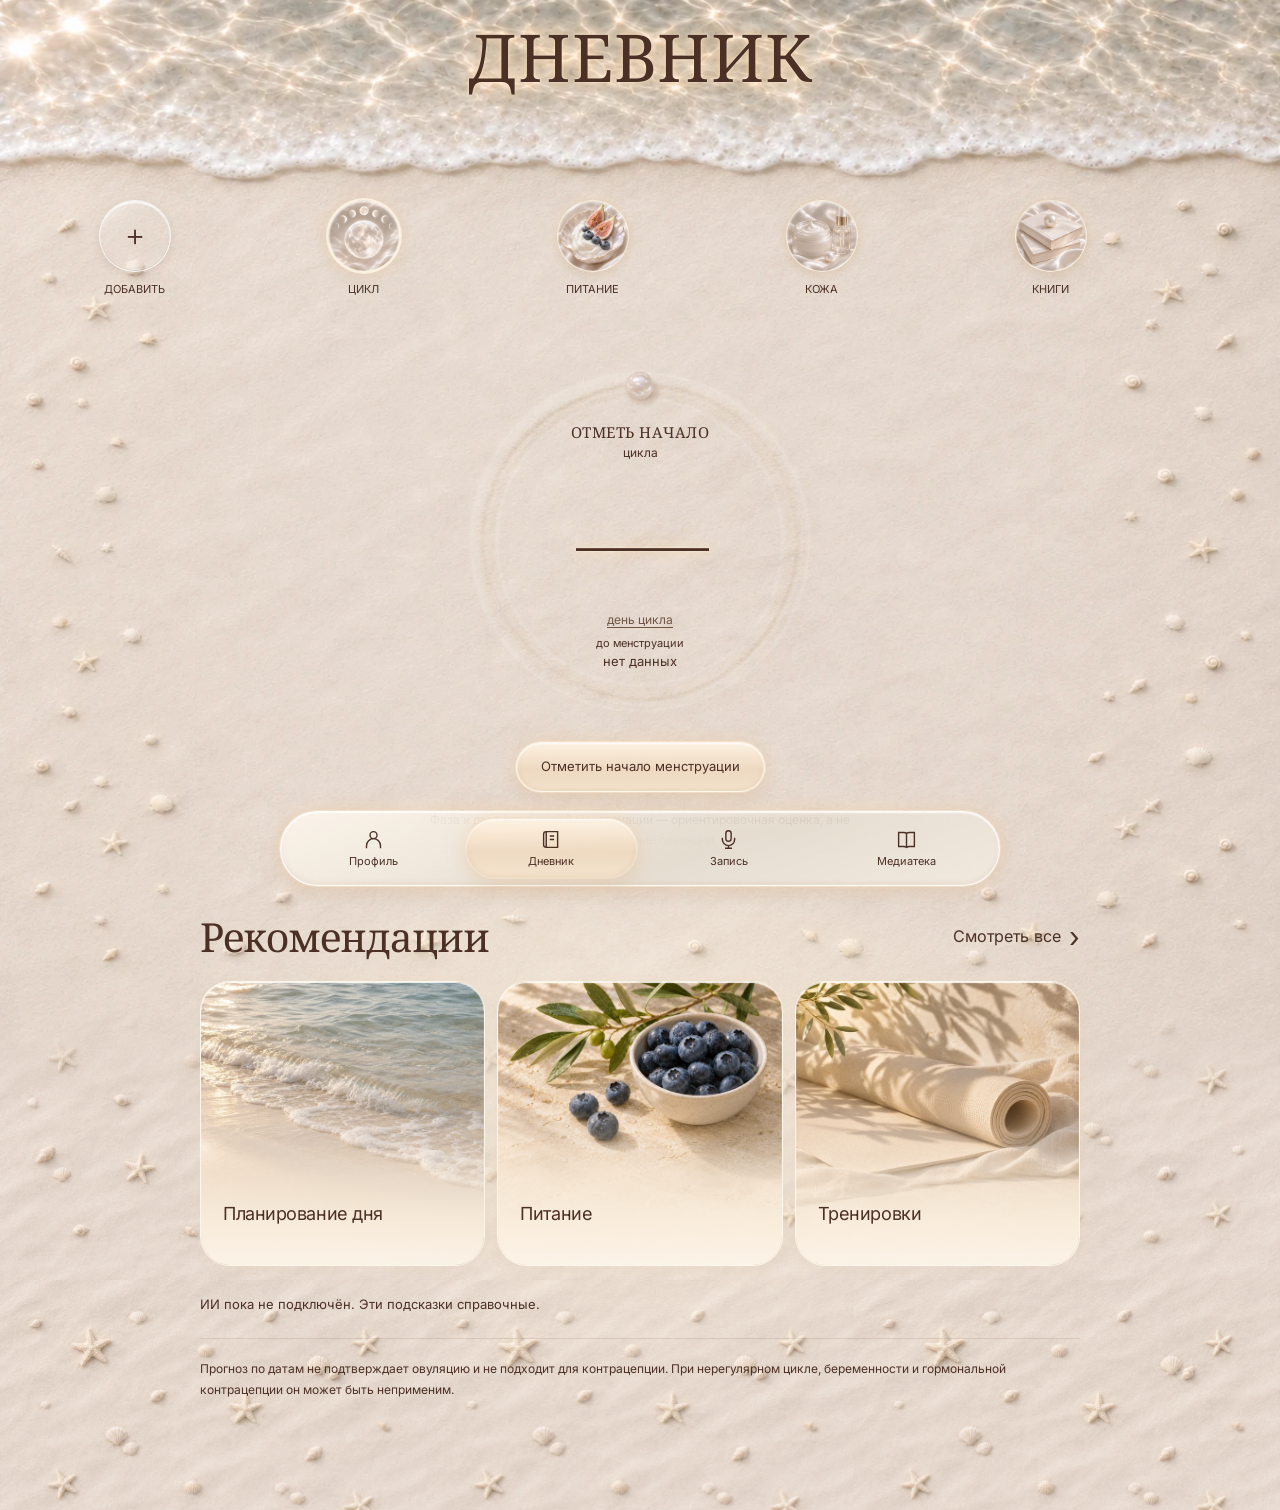
==== index.html @ 6dd036cc "Give the Add topic button clear glossy glass with visible sand texture" ====
<!doctype html>
<html lang="ru"><head><meta charset="utf-8"><meta name="viewport" content="width=device-width, initial-scale=1, viewport-fit=cover"><meta name="theme-color" content="#e9dfd1"><meta name="description" content="Woman — дневник заботы о себе"><link rel="manifest" href="./manifest.webmanifest"><link rel="icon" href="./icon.svg"><link rel="apple-touch-icon" href="./icon-192.png"><link rel="stylesheet" href="./style.css"><link rel="stylesheet" href="./mobile.css"><link rel="stylesheet" href="./capture.css"><link rel="stylesheet" href="./profile.css"><link rel="stylesheet" href="./aesthetic.css"><link rel="stylesheet" href="./garden.css"><link rel="stylesheet" href="./linen.css"><link rel="stylesheet" href="./clear-glass.css"><link rel="stylesheet" href="./phone-layout.css"><link rel="stylesheet" href="./minimal.css"><link rel="stylesheet" href="./day-map.css?v=45"><link rel="stylesheet" href="./diary.css?v=45"><link rel="stylesheet" href="./nature-editorial.css?v=64"><link rel="stylesheet" href="./liquid-glass.css?v=47"><link rel="stylesheet" href="./milk-sand.css?v=94"><link rel="stylesheet" href="./typography.css?v=73"><title>Woman — подари внимание себе</title></head>
<body><div class="top-panel-background" aria-hidden="true"></div><div class="layout">
<main><header><h1 id="page-title">Дневник</h1></header><nav class="profile-tabs" aria-label="Профиль и друзья" hidden><div class="profile-tab-control"><a href="#account">Мой профиль</a><a href="#friends">Друзья</a></div></nav><div class="section-navigation"><nav data-menu="profile" aria-label="Разделы профиля"><a href="#account"><span class="menu-icon" aria-hidden="true">◉</span><span>Аккаунт</span></a><a href="#settings"><span class="menu-icon" aria-hidden="true">⚙</span><span>Настройки</span></a><a href="#subscription"><span class="menu-icon" aria-hidden="true">◇</span><span>Подписка</span></a><a href="#devices"><span class="menu-icon" aria-hidden="true">⌁</span><span>Подключённые девайсы</span></a></nav><nav data-menu="diary" aria-label="Разделы дневника" hidden><a href="#profile" aria-label="Обо мне"><span data-short="Обо мне">Обо мне</span></a><a href="#home" aria-label="Мой день"><span data-short="Сегодня">Мой день</span></a><a href="#cycle" aria-label="Цикл"><span data-short="Цикл">Цикл</span></a><a href="#sleep" aria-label="Сон и отдых"><span data-short="Сон">Сон и отдых</span></a><a href="#food" aria-label="Питание"><span data-short="Питание">Питание</span></a><a href="#activity" aria-label="Активность и заметки"><span data-short="Ещё">Активность и заметки</span></a></nav><nav data-menu="library" aria-label="Разделы медиатеки" hidden><a href="#library"><span>Медиатека</span></a></nav></div><section data-main-view="diary" id="profile" class="card profile-card nature-panel nature-light nature-from-dark">
<form id="profile-form" class="profile-sections" novalidate>
<div class="profile-basics"><div class="profile-fields profile-basic-fields"><label class="about-label">Имя<input id="profile-name" maxlength="60" required autocomplete="given-name"></label><label class="about-label">Дата рождения<input id="profile-birthDate" type="text" inputmode="numeric" maxlength="10" placeholder="ДД.ММ.ГГГГ" autocomplete="bday" required aria-describedby="profile-age-hint"></label></div><p id="profile-age-hint" class="fine"></p></div>
<fieldset class="profile-group nature-panel nature-dark nature-leaf nature-from-light"><legend>Женское здоровье</legend><div id="women-health-fields">
<div class="profile-fields"><label>Менструальный статус<select id="profile-menstrualStage"><option value="unspecified">Не указывать</option><option value="menstruating">Менструации есть</option><option value="premenarchal">Менструации ещё не начались</option><option value="amenorrhea">Менструаций сейчас нет</option><option value="perimenopause">Перименопауза</option><option value="menopause">Менопауза</option><option value="postpartum">Послеродовой период</option></select></label>
<label>Регулярность цикла<select id="profile-cyclePattern"><option value="unspecified">Не указывать</option><option value="observing">Пока наблюдаю</option><option value="regular">Обычно регулярный</option><option value="irregular">Нерегулярный</option><option value="not-applicable">Сейчас неприменимо</option></select></label>
<label>Обычная длина цикла, дней<input id="profile-cycleLength" type="number" inputmode="numeric" min="10" max="180" step="1" placeholder="Необязательно"></label><label>Длительность менструации, дней<input id="profile-periodLength" type="number" inputmode="numeric" min="1" max="30" step="1" placeholder="Необязательно"></label>
<label id="profile-status-label">Репродуктивное состояние<select id="profile-status"><option value="none">Не беременна</option><option value="planning">Подготовка к беременности</option><option value="pregnant">Беременность</option><option value="lactating">Лактация — грудное вскармливание</option></select></label>
<label>Гормональные средства<select id="profile-hormones"><option value="unspecified">Не указывать</option><option value="none">Не использую</option><option value="therapy">Используется гормональная терапия</option></select></label>
<label>Сведения о фертильности<select id="profile-fertility"><option value="unspecified">Не указывать</option><option value="no-known-issues">Нет известных трудностей с зачатием</option><option value="trying">Пытаюсь забеременеть, пока без результата</option><option value="diagnosed">Бесплодие диагностировано врачом</option><option value="assisted">Прохожу лечение / использую ВРТ</option></select></label></div>
<label class="profile-check"><input id="profile-breastfeeding" type="checkbox">Кормлю грудью (можно отметить и при беременности)</label>
<label>Что ещё важно о моём здоровье<textarea id="profile-healthNotes" maxlength="2000" rows="3" placeholder="Необязательно: особенности, которые хочу сохранить"></textarea></label>
<p class="fine">Фертильность нельзя определить по календарю или регулярности менструаций. Эти сведения не обозначают «безопасные дни» и не подходят для контрацепции. При отсутствии менструаций или изменениях цикла нужна консультация с врачом.</p><p id="profile-cycle-note" class="fine"></p></div></fieldset>
<fieldset class="profile-group nature-panel nature-light nature-from-dark"><legend>Тело</legend><div id="profile-body-fields" class="profile-fields"></div><div class="profile-bmi"><span>Индекс массы тела (ИМТ)</span><output id="profile-bmi" aria-live="polite">—</output></div><p class="fine">ИМТ = вес в килограммах / рост в метрах². Это расчётный показатель без оценки «нормы»: для детей, беременности и спортсменов нужна отдельная интерпретация.</p><details class="reference-details"><summary>О показателях состава тела</summary><p class="fine">Переноси показатели из измерений, если они есть. Уровень висцерального жира зависит от шкалы прибора; значения разных приборов могут быть несопоставимы. Биоимпедансные оценки зависят от гидратации и других условий. Костная масса на весах не заменяет оценку плотности костей, а «биологический возраст» не является диагнозом. Основной обмен не равен общей потребности в калориях. Эти значения не рассчитываются автоматически.</p></details></fieldset>
<button type="submit">Сохранить профиль</button></form><p id="profile-error" class="error" role="alert"></p><p id="profile-summary" class="fine" role="status"></p><p id="profile-advice" class="callout"></p><details class="reference-details"><summary>Источники ориентиров питания</summary><p class="fine">DRI (RDA/AI), для натрия и калия — обновление 2019 года. Это не верхние допустимые уровни и не назначения добавок. Для процентов нужна дата рождения; используются женские справочные значения. Для детей младше года и беременности/лактации вне возраста 14–50 лет автоматические ориентиры не рассчитываются. Вес не используется как множитель норм витаминов. Индивидуальные заболевания и назначения врача здесь не учитываются.</p><a class="text-link" href="https://ods.od.nih.gov/HealthInformation/nutrientrecommendations.aspx" target="_blank" rel="noopener">Таблицы DRI ↗</a></details></section>
<div id="diary-shell" class="diary-shell nature-panel nature-dark nature-leaf" hidden>

<div class="topic-strip"><div id="day-widgets" class="day-widgets" tabindex="0" aria-label="Темы дневника — листай влево или вправо"><button type="button" id="add-widget" class="add-widget" aria-label="Добавить темы"><span class="topic-orb" aria-hidden="true"><span class="topic-add-plus">＋</span></span><span class="topic-label">ДОБАВИТЬ</span></button>
<article class="day-widget" data-widget-id="cycle"><a href="#cycle" class="mini"><span>Цикл</span><strong id="cycle-summary">Познакомимся?</strong><p id="cycle-sub">Отметь начало последней менструации</p></a></article>
<article class="day-widget" data-widget-id="sleep"><a href="#sleep" class="mini"><span>Отдых</span><strong id="sleep-summary">Время отдохнуть</strong><p id="sleep-sub">Ночной сон и маленькие паузы днём</p></a></article>
<article class="day-widget" data-widget-id="food"><a href="#food" class="mini"><span>Питание</span><strong id="food-summary">Забота в тарелке</strong><p>Продукты и баланс за день</p></a></article>
</div>
</div>
<p id="day-empty" class="day-empty" hidden>Добавь первую тему — ту, что тебе сейчас близка.</p>
<p id="day-builder-status" class="fine" role="status"></p>
</div>
<section id="day-placeholder" data-main-view="diary" class="section nature-panel nature-light nature-from-dark" hidden><p class="fine">Выбери тему выше или добавь свою.</p></section>
<section data-main-view="diary" id="home" class="day-dashboard nature-panel nature-light nature-from-dark" hidden><div class="welcome"><span class="eyebrow">Подари внимание себе</span><div class="affirmation-meta"><span>АФФИРМАЦИЯ ДНЯ</span></div><h2 id="daily-affirmation">Я достойна любви и заботы.</h2><p>Пусть сегодня найдётся немного времени на то, что наполняет именно тебя.</p></div></section>
<section id="membership" data-main-view="diary" class="section card nature-panel nature-light nature-from-dark" hidden><h2>Подписка</h2><p class="muted">Платные тарифы и оформление подписки пока не подключены.</p></section>
<section id="topic-notes" data-main-view="diary" class="section card nature-panel nature-light nature-from-dark" hidden>
<h2 id="widget-notes-title">Моя заметка</h2>
<form id="widget-note-form" class="stack"><label>День<input id="widget-note-date" type="date" required></label><label><span id="widget-note-label">Что хочется запомнить?</span><textarea id="widget-note-text" rows="4" maxlength="2000" required></textarea></label><button type="submit">Сохранить заметку</button></form>
<p id="widget-note-status" class="fine" role="status"></p><h3>Записи за день</h3><div id="widget-note-history" class="history"></div>
</section>
<section data-main-view="diary" id="cycle" class="section cycle-detail" hidden>
<article class="cycle-dial-card nature-panel nature-light nature-from-dark">
<div class="cycle-dial" role="img" aria-label="Круг менструального цикла" id="cycle-dial">
<img class="sand-cycle-ring" src="./assets/natural-sand-trail.webp" alt="" aria-hidden="true"><svg viewBox="0 0 320 320" aria-hidden="true"><defs><filter id="pearl-ground-soft" x="-50%" y="-60%" width="200%" height="220%"><feGaussianBlur stdDeviation="1.7"/></filter><filter id="pearl-ground-contact" x="-40%" y="-50%" width="180%" height="200%"><feGaussianBlur stdDeviation=".8"/></filter></defs><circle class="dial-track" cx="160" cy="160" r="139"/><circle id="cycle-dial-progress" class="dial-progress" cx="160" cy="160" r="139" pathLength="100" transform="rotate(-90 160 160)"/><g id="cycle-dial-ticks"></g><circle class="dial-start" cx="160" cy="21" r="4"/><circle id="cycle-dial-marker" class="dial-marker" cx="160" cy="21" r="0"/><g id="cycle-pearl-marker" transform="translate(160 21)"><ellipse class="pearl-ground-shadow" cx="3" cy="5.5" rx="14" ry="11" filter="url(#pearl-ground-soft)"/><ellipse class="pearl-contact-shadow" cx="1.8" cy="6.8" rx="9.2" ry="6.2" filter="url(#pearl-ground-contact)"/><image href="./assets/sand-matched-cycle-pearl.webp" x="-18" y="-18" width="36" height="36"/></g></svg>
<div class="cycle-dial-copy"><span id="cycle-dial-phase"><span id="cycle-phase-name">ОТМЕТЬ НАЧАЛО</span><span id="cycle-phase-word">цикла</span></span><strong id="cycle-dial-day">—</strong><span class="cycle-day-label">день цикла</span><span id="cycle-dial-countdown"><span id="cycle-countdown-label">до менструации</span><span id="cycle-countdown-value">нет данных</span></span></div></div>
<button type="button" id="cycle-start-action" class="cycle-mark-start" aria-haspopup="dialog" aria-controls="period-dialog">Отметить начало менструации</button><p id="cycle-period-status" class="fine" role="status"></p><p id="cycle-dial-note" class="fine">Фаза и дата следующей менструации — ориентировочная оценка.</p>
</article>
<article class="card phase-card cycle-recommendations nature-panel nature-dark nature-clay nature-from-light"><div class="glass-recommendation-body"><div class="cycle-recommendation-heading"><h2>Рекомендации</h2><button type="button" id="recommendation-view-all" class="recommendation-all" aria-haspopup="dialog" aria-controls="recommendation-dialog">Смотреть все <span aria-hidden="true">›</span></button></div><h3 id="phase-title" class="sr-only">Забота о себе</h3><p id="phase-description" class="sr-only">Добавь дату начала менструации. Здесь появятся примерный день цикла и мягкие подсказки.</p><div id="phase-tips"></div><button type="button" id="cycle-ai-request" hidden>Подобрать рекомендации с ИИ</button><p id="cycle-ai-status" class="fine" role="status"></p><div class="callout">Прогноз по датам не подтверждает овуляцию и не подходит для контрацепции. При нерегулярном цикле, беременности и гормональной контрацепции он может быть неприменим.</div></div></article></section>
<section data-main-view="diary" id="sleep" class="section nature-panel nature-light nature-from-dark"><div class="section-title"><div><span class="eyebrow">02 / ВОССТАНОВИТЬ СИЛЫ</span><h2>Сон и отдых</h2></div><label class="inline-label">Период<select id="sleep-range"><option value="7">7 дней</option><option value="30">30 дней</option><option value="365">365 дней</option></select></label></div><div class="sleep-grid"><article class="card"><h3>Сон и восстановление</h3><form id="sleep-form" class="stack"><label>Тип сна<select id="sleep-type"><option value="night">Ночной сон</option><option value="nap">Дневной сон</option></select></label><div class="form-pair"><label>Засыпание<input id="sleep-start" type="datetime-local" required></label><label>Пробуждение<input id="sleep-end" type="datetime-local" required></label></div><button type="submit">Сохранить сон</button></form><p id="sleep-error" class="error" role="alert"></p><p class="fine">Указывай обе даты, если сон пересекает полночь. Пересекающиеся записи не суммируются.</p></article><article class="card"><span class="eyebrow">СРЕДНЯЯ ПРОДОЛЖИТЕЛЬНОСТЬ</span><div id="sleep-average" class="big-number">—</div><p id="sleep-average-note" class="muted"></p><div id="sleep-chart" class="sleep-chart" aria-label="Длительность сна по дням"></div><p class="fine">Суммируем ночной и дневной сон по дате пробуждения. Среднее — по дням с записями; дни без данных не считаются нулевыми. На графике последние 14 дней выбранного периода.</p></article></div><div id="sleep-events" class="history card nature-panel nature-light nature-from-olive"></div><div id="sleep-history" class="history card"></div></section>
<section data-main-view="diary" id="food" class="section nature-panel nature-light nature-from-dark"><div class="section-title"><div><span class="eyebrow">03 / ПОДПИТАТЬ СЕБЯ</span><h2>Питание без строгих правил</h2></div><label class="inline-label">День<input type="date" id="food-date" required></label></div><div class="food-grid"><article class="card"><h3>Что было в тарелке?</h3><form id="food-form" class="stack"><label>Поиск в моих продуктах<input id="local-product-search" type="search" placeholder="Название продукта"></label><label>Продукт из справочника<select id="food-product"></select></label><label>Порция, граммов<input id="food-grams" inputmode="numeric" type="number" min="1" max="3000" step="1" value="100" required></label><button type="submit">Добавить продукт</button></form><p class="fine">Все значения — на 100 г съедобной части. Состав зависит от продукта и приготовления.</p><p id="selected-product-source" class="fine"></p><a class="text-link" href="https://fdc.nal.usda.gov/" target="_blank" rel="noopener">О справочных данных →</a><details class="reference-details"><summary>О распознавании еды</summary><div class="ai-note"><span>✧ СЛЕДУЮЩИЙ ЭТАП</span><h4>Дневник с ИИ</h4><p>Голосовая запись распознаёт распространённые названия продуктов и порции. Распознавание по фото пока не подключено. Сейчас расчёт работает по справочным данным и этикеткам; отображаются витамины, минералы, клетчатка и жирные кислоты при наличии данных. Даже ИИ не определит точный состав блюда без сведений о продуктах и порциях.</p></div></details></article><article class="card"><div class="nutrient-heading"><h3>Баланс за день</h3><span id="food-calories" class="pill">0 ккал</span></div><p id="nutrition-profile-context" class="fine"></p><div id="macros" class="macros" aria-label="КБЖУ за день"></div><h4>Нутриенты</h4><details class="reference-details"><summary>Как читать ориентиры</summary><p class="fine">В основном списке оставлены нутриенты с RDA/AI и инозитол. Для некоторых возрастов ориентир не установлен — вместо процента будет пояснение. Ванадий, сера, кобальт и другие показатели без установленной нормы убраны из выбора; прежние данные сохранены. Данные АЛК/ЭПК/ДГК в БАДах объединены в одну запись омега-3.</p><p class="fine">RAE — эквиваленты активности ретинола; DFE — пищевые фолатные эквиваленты; NE — ниациновые эквиваленты; α-ТЭ — эквиваленты α-токоферола. Минералы и витамины не делятся на макро- и микроэлементы.</p></details><div id="salt-summary" class="salt-summary"></div><div id="nutrients" tabindex="0" role="region" aria-label="Нутриенты по группам"></div><p id="nutrient-coverage" class="fine"></p><p class="fine">Показаны только внесённые продукты и БАДы. 100% — ориентир общего потребления, не назначение дозировки и не верхний допустимый уровень. БАДы в КБЖУ не включены: для этого нужен полный состав добавки.</p></article></div><div id="food-history" class="history card nature-panel nature-light nature-from-olive"></div>
<div class="food-grid product-tools"><article class="card"><h3>Моя база продуктов</h3><p class="fine">Добавь продукт с этикетки или по средним справочным данным. Все значения — на 100 г. База сохраняется в этом браузере. Изменения продукта не меняют уже внесённые порции.</p>
<form id="product-form" class="stack"><input type="hidden" id="product-id"><label>Название<input id="product-name" maxlength="120" required placeholder="Например: творог 5%"></label><div class="form-pair"><label>Калории, ккал<input type="number" id="product-kcal" min="0" max="1000" step="any" required></label><label>Белки, г<input type="number" id="product-protein" min="0" max="100" step="any" required></label><label>Жиры, г<input type="number" id="product-fat" min="0" max="100" step="any" required></label><label>Углеводы, г<input type="number" id="product-carbs" min="0" max="100" step="any" required></label></div><details><summary>Нутриенты — необязательно</summary><p class="fine">Если нет данных, оставь поле пустым. Ноль означает, что вещество отсутствует по данным источника.</p><div id="product-micros" class="form-pair"></div></details><button type="submit" id="product-save">Сохранить продукт</button><button type="button" id="product-cancel" class="secondary" hidden>Отменить редактирование</button></form><p id="product-message" class="fine" role="status"></p><div id="custom-products" class="history"></div></article>
<article class="card"><h3>Найти продукт в большой базе</h3><p class="fine">Поиск в открытом каталоге Open Food Facts, в том числе по штрихкоду. Запрос передаётся этому сервису. Записи заполняют участники: сверяй состав с упаковкой. Интернет нужен только для поиска; сохранённые продукты доступны офлайн.</p><form id="catalog-form" class="stack"><label>Название или штрихкод<input type="search" id="catalog-query" minlength="2" maxlength="120" required placeholder="Например: йогурт или 13 цифр"></label><button type="submit" id="catalog-submit">Найти в Open Food Facts</button></form><p id="catalog-status" role="status" class="fine"></p><div id="catalog-results" class="catalog-results"></div><p class="fine">Источник: <a class="text-link" href="https://world.openfoodfacts.org/" target="_blank" rel="noopener">Open Food Facts</a> · база <a class="text-link" href="https://opendatacommons.org/licenses/odbl/1-0/" target="_blank" rel="noopener">ODbL</a>. Каталог не содержит все существующие продукты и не гарантирует полноту состава. Импортированные продукты остаются личными; мы не отправляем их обратно в каталог.</p></article></div>
<article id="supplements" class="card supplement-card nature-panel nature-light nature-from-olive"><div class="section-title"><div><span class="eyebrow">ДОБАВКИ ЗА ВЫБРАННЫЙ ДЕНЬ</span><h3>БАДы и витамины</h3></div><span id="supplement-count" class="pill">0 записей</span></div><p class="fine">Запиши принятые добавки: название и количество действующего вещества по этикетке. Это дневник, а не подбор добавок или дозировок. В одной записи омега-3 можно указать общую массу и состав АЛК/ЭПК/ДГК. Омега-6 из выбора БАДов убрана. Для комплекса добавляй каждое вещество отдельной строкой под одним названием.</p><form id="supplement-form" class="stack"><label>Название добавки<input id="supplement-name" maxlength="120" placeholder="Например: мой витамин D3" required></label><div class="form-pair"><label>Действующее вещество<select id="supplement-nutrient"></select></label><label>Принятое количество вещества<input id="supplement-dose" inputmode="decimal" type="number" min="0.000001" step="any" required placeholder="По этикетке, за весь приём"></label><label>Единица измерения<select id="supplement-unit"></select></label></div><div id="omega3-composition" hidden><p class="fine">Количество за весь приём, в мг. Общая омега-3 необязательна: укажи её только при наличии на этикетке. АЛК, ЭПК и ДГК — компоненты, не прибавляются к общей омега-3 повторно. Не вводи массу всей капсулы вместо массы кислот.</p><div class="form-pair"><label>Омега-3 всего, мг (необязательно)<input id="omega3-total" type="number" min="0" step="any"></label><label>АЛК (ALA), мг<input id="omega3-ala" type="number" min="0" step="any"></label><label>ЭПК (EPA), мг<input id="omega3-epa" type="number" min="0" step="any"></label><label>ДГК (DHA), мг<input id="omega3-dha" type="number" min="0" step="any"></label></div></div><p id="supplement-unit-note" class="fine"></p><button type="submit">Записать приём добавки</button></form><p id="supplement-message" class="fine" role="status"></p><p id="omega3-day-summary" class="fine"></p><div id="supplement-history" class="history"></div><p class="fine">Витамин D: 1 МЕ = 0,025 мкг. МЕ витаминов A и E, а также фолиевая кислота без DFE и ниацин без NE сохраняются отдельно, без автоматического сложения с эквивалентами. Приём добавок и дозы стоит согласовать с врачом.</p></article>
</section>
<section id="water" data-main-view="diary" class="section card water-card nature-panel nature-light nature-from-dark" hidden><div class="section-title"><div><span class="eyebrow">МАЛЕНЬКИЙ ГЛОТОК ЗАБОТЫ</span><h3>Вода за выбранный день</h3></div><strong id="water-total">0 мл</strong></div><label class="inline-label water-date-label">День<input type="date" id="water-date" required></label><form id="water-form"><label>Посуда<select id="water-container"><option value="glass">Стакан</option><option value="bottle">Бутылка</option></select></label><label>Объём, мл<input type="number" id="water-volume" inputmode="numeric" min="1" max="10000" step="1" value="250" required></label><button type="submit">Добавить воду</button></form><div id="water-presets" class="water-presets" aria-label="Выбрать объём воды"></div><p class="fine">Можно ввести любое целое число миллилитров. Для стакана и бутылки запоминается свой объём. Записываем выпитое, без обязательной нормы.</p><div id="water-history" class="history"></div></section>
<section id="capture" data-main-view="capture" class="section card view-panel nature-panel nature-light nature-from-dark" hidden><span class="eyebrow">РАССКАЖИ О СВОЁМ ДНЕ</span><h2>Голосовая запись</h2><p class="muted">Расскажи, что ела, как спала или тренировалась. Проверь распознанные записи перед добавлением в дневники.</p><div id="capture-form"></div><form id="capture-review" class="stack" hidden><h3>Проверь записи</h3><p class="fine">Выбери точный продукт для расчёта КБЖУ. Если состава нет, сохрани текстовую заметку. Время сна указывается вместе с датами; отдельное пробуждение не меняет среднюю длительность сна.</p><div id="capture-items" class="stack"></div><button type="submit">Добавить в дневники</button></form><p id="capture-status" role="status" class="fine"></p><div id="capture-links"></div></section>
<section id="activity" data-main-view="diary" class="section card nature-panel nature-light nature-from-dark" hidden><h2>Активность</h2><h3>Тренировки</h3><div id="workout-history" class="history"></div><h3>Другие записи</h3><div id="general-history" class="history"></div></section>
<section id="settings" class="section card view-panel nature-panel nature-light nature-from-dark" data-main-view="profile" hidden><span class="eyebrow">МОЙ ПРОФИЛЬ</span><h2>Настройки</h2><p class="muted">Дневник и профиль хранятся в этом браузере.</p><a class="text-link" href="#profile">Изменить сведения обо мне →</a><button id="install" class="secondary" hidden>Установить приложение</button></section>
<section id="account" class="section card view-panel nature-panel nature-light nature-from-dark" data-main-view="profile" hidden><h2>Аккаунт</h2><h3>Мои данные</h3><p class="muted">Сейчас приложение работает без регистрации. Профиль и записи хранятся в этом браузере; вход и синхронизация между устройствами пока не подключены.</p><a class="text-link" href="#profile">Изменить сведения обо мне →</a></section>
<section id="subscription" class="section card view-panel nature-panel nature-light nature-from-dark" data-main-view="profile" hidden><h2>Подписка</h2><p class="muted">Платные тарифы и оформление подписки пока не подключены.</p></section>
<section id="devices" class="section card view-panel nature-panel nature-light nature-from-dark" data-main-view="profile" hidden><h2>Подключённые девайсы</h2><div class="empty-view"><span class="empty-symbol" aria-hidden="true">⌁</span><h3>Здесь будут твои устройства</h3><p>Подключение часов, фитнес-браслетов и умных весов пока не доступно. Автоматический импорт измерений ещё не подключён.</p></div><a class="text-link" href="#profile">Внести показатели тела вручную →</a></section>
<section id="library" class="section card view-panel nature-panel nature-light nature-from-dark" data-main-view="library" hidden><span class="eyebrow">УЗНАВАТЬ И ПОНИМАТЬ СЕБЯ</span><h2>Медиатека</h2><div class="empty-view"><span class="empty-symbol" aria-hidden="true">▤</span><h3>Место для полезных материалов</h3><p>Медиатека пока пуста. Здесь появятся материалы о питании, сне и самочувствии.</p></div></section>
<section id="friends" class="section card view-panel nature-panel nature-light nature-from-dark" data-main-view="friends" hidden><span class="eyebrow">РЯДОМ ДРУГ С ДРУГОМ</span><h2>Друзья</h2><div class="empty-view"><span class="empty-symbol" aria-hidden="true">♧</span><h3>Твоё пространство общения</h3><p>Раздел подготовлен. Добавление друзей и общение пока недоступны.</p></div></section>
<p id="notice" class="error" role="status"></p></main></div><nav class="bottom-nav" aria-label="Основная навигация"><a href="#account" data-view="profile"><svg viewBox="0 0 24 24" aria-hidden="true"><circle cx="12" cy="7" r="4"/><path d="M4 22v-3a8 8 0 0 1 16 0v3"/></svg><span>Профиль</span></a><a href="#home" data-view="diary"><svg viewBox="0 0 24 24" aria-hidden="true"><path d="M6 3h13v18H6a3 3 0 0 1-3-3V6a3 3 0 0 1 3-3ZM6 3v18M10 8h5M10 12h5"/></svg><span>Дневник</span></a><a href="#capture" data-view="capture" class="capture-tab"><svg viewBox="0 0 24 24" aria-hidden="true"><rect x="9" y="2" width="6" height="12" rx="3"/><path d="M5 10v2a7 7 0 0 0 14 0v-2M12 19v3M8 22h8"/></svg><span>Запись</span></a><a href="#library" data-view="library"><svg viewBox="0 0 24 24" aria-hidden="true"><path d="M3 4h6a5 5 0 0 1 3 1 5 5 0 0 1 3-1h6v16h-6a5 5 0 0 0-3 1 5 5 0 0 0-3-1H3ZM12 5v16"/></svg><span>Медиатека</span></a></nav><dialog id="widget-picker" class="day-sheet" aria-labelledby="widget-picker-title">
<div class="sheet-heading"><div><h2 id="widget-picker-title">Редактирование</h2><p class="fine">Выбери то, что актуально именно тебе.</p></div><button type="button" class="sheet-close" data-close-dialog aria-label="Закрыть редактирование">×</button></div>
<p class="editor-help fine">Включай темы и меняй их порядок долгим нажатием. Выключение темы сохраняет все записи.</p><p id="topic-reorder-help" class="sr-only">Для клавиатуры: выбери кнопку перемещения, нажми пробел, меняй положение стрелками, затем Enter для сохранения или Escape для отмены.</p><div id="widget-options" class="widget-options"></div><button type="button" id="show-custom-widget" class="show-custom-widget" aria-controls="custom-widget-form" aria-expanded="false">＋ Добавить свою</button>
<form id="custom-widget-form" class="custom-widget-form" hidden><label>Название своей темы<input id="custom-widget-title" maxlength="40" placeholder="Например, творчество" required></label><button type="submit">Добавить тему</button><button type="button" id="cancel-custom-widget" class="secondary">Отмена</button></form>
<p id="widget-picker-status" class="fine" role="status"></p>
</dialog>
<dialog id="recommendation-dialog" class="day-sheet recommendation-sheet" aria-labelledby="recommendation-dialog-title"><div class="sheet-heading"><h2 id="recommendation-dialog-title">Рекомендации</h2><button type="button" id="recommendation-dialog-close" class="sheet-close" aria-label="Закрыть рекомендации">×</button></div><p id="recommendation-dialog-summary" class="fine"></p><div id="recommendation-dialog-content"></div></dialog>
<dialog id="period-dialog" class="day-sheet" aria-labelledby="period-dialog-title"><div class="sheet-heading"><h2 id="period-dialog-title">Даты менструации</h2><button type="button" class="sheet-close" id="period-dialog-close" aria-label="Закрыть даты менструации">×</button></div><article class="card settings period-editor "><form id="cycle-form" class="stack" novalidate>
<label for="period-start">Начало менструации</label><div class="period-date-control"><input id="period-start" type="text" inputmode="numeric" maxlength="10" placeholder="ДД.ММ.ГГГГ" autocomplete="off" required aria-describedby="period-date-help period-form-error"><span class="period-calendar-button" aria-hidden="true"><svg viewBox="0 0 24 24" width="24" height="24" fill="none" stroke="currentColor" stroke-width="1.7" aria-hidden="true"><rect x="3" y="5" width="18" height="16" rx="3"/><path d="M7 3v4M17 3v4M3 10h18M7 14h3M14 14h3M7 17h3"/></svg></span><input id="period-start-calendar" class="period-native-date" type="date" aria-label="Выбрать дату начала в календаре"></div>
<label for="period-end">Конец менструации · необязательно</label><div class="period-date-control"><input id="period-end" type="text" inputmode="numeric" maxlength="10" placeholder="ДД.ММ.ГГГГ" autocomplete="off" aria-describedby="period-date-help period-form-error"><span class="period-calendar-button" aria-hidden="true"><svg viewBox="0 0 24 24" width="24" height="24" fill="none" stroke="currentColor" stroke-width="1.7" aria-hidden="true"><rect x="3" y="5" width="18" height="16" rx="3"/><path d="M7 3v4M17 3v4M3 10h18M7 14h3M14 14h3M7 17h3"/></svg></span><input id="period-end-calendar" class="period-native-date" type="date" aria-label="Выбрать дату окончания в календаре"></div>
<p id="period-date-help" class="fine">Введи дату через точку или выбери её в календаре. Если окончание пока неизвестно, оставь поле пустым.</p>
<button type="submit">Сохранить даты</button></form><p id="period-form-error" class="error" role="alert"></p><p id="period-form-status" class="fine" role="status"></p><p class="fine">Следующий цикл отсчитывается от нового начала менструации. Неотмеченное окончание не меняет календарную оценку задержки.</p><div id="period-history" class="history"></div></article></dialog>

<script src="./profile-model.js" defer></script><script src="./profile.js?v=45" defer></script><script src="./norms.js" defer></script><script src="./period-dates.js?v=45" defer></script><script src="./app.js?v=45" defer></script><script src="./profile-parser.js" defer></script><script src="./capture-parser.js" defer></script><script src="./voice.js?v=45" defer></script><script src="./capture.js?v=45" defer></script><script src="./daily-affirmation.js?v=45" defer></script><script src="./navigation.js?v=92" defer></script><script src="./topic-reorder.js?v=45" defer></script><script src="./day-map.js?v=66" defer></script><script src="./period-editor.js?v=45" defer></script><script src="./woman-config.js?v=45" defer></script><script src="./cycle-model.js?v=84" defer></script><script src="./cycle-care.js?v=71" defer></script></body></html>
---- style.css ----
:root{font-family:Arial,Helvetica,sans-serif;color:#393844;background:#f7f4ef;--muted:#77717c;--accent:#76638a;--border:#eae5e1}*{box-sizing:border-box}html{scroll-behavior:smooth;scroll-padding-top:25px}body{margin:0}.layout{max-width:1600px;margin:auto;display:grid;grid-template-columns:230px 1fr}.sidebar{padding:38px 28px;position:sticky;top:0;height:100vh;border-right:1px solid var(--border)}.logo{font-size:37px;font-weight:600;letter-spacing:-2px;color:inherit;text-decoration:none}.logo>span:first-child{font-size:48px;font-weight:400;color:#917ba7;margin-right:10px}.logo-dot{color:#a188b3}.tagline{font-size:8px;letter-spacing:2.4px;margin:12px 0 55px;color:var(--muted)}nav{display:grid;gap:14px}nav a{display:flex;gap:14px;padding:14px 12px;border-radius:12px;text-decoration:none;color:#79717f;font-size:17px}nav a:hover,nav a.active{background:#eae3ee;color:#655276}nav a span{font-size:13px;padding-top:3px}.sidebar-note{font-family:Georgia,serif;font-size:18px;line-height:1.5;position:absolute;bottom:45px;color:#877b8b}.sidebar-note span{display:block;font:10px/1.8 Arial;margin-top:18px;color:#9a939b}main{padding:35px 5vw;min-width:0}header{display:flex;justify-content:space-between;align-items:center;font-size:11px;color:var(--muted)}.badge,.pill{font-size:10px;border:1px solid #e2dbdf;border-radius:30px;padding:8px 12px;color:#7d7184}.badge:before{content:'●';font-size:9px;color:#7d9273;margin-right:6px}.welcome{margin:55px 0 33px}.eyebrow{font-size:9px;letter-spacing:1.7px;color:#928299;font-weight:600}h1{font-family:Georgia,'Times New Roman',serif;font-weight:400;font-size:57px;letter-spacing:-1.8px;line-height:1.1;margin:20px 0}h1 span{color:#ad91bc}.welcome p{font-size:13px;color:var(--muted);line-height:1.7}.overview{display:grid;grid-template-columns:repeat(3,1fr);gap:16px}.mini{padding:23px;border-radius:17px;text-decoration:none;color:inherit;transition:transform .2s}.mini:hover{transform:translateY(-3px)}.pink{background:#f0e3e2}.lavender{background:#eae3f0}.green{background:#e6ebdf}.mini>span{font-size:8px;letter-spacing:1.4px}.mini strong{font-family:Georgia,serif;font-weight:400;display:block;font-size:24px;margin-top:22px}.mini p{font-size:10px;line-height:1.6;color:#807581;margin-bottom:0}.section{margin-top:55px}.section-title{display:flex;justify-content:space-between;align-items:center;gap:15px;margin-bottom:22px}h2{font-family:Georgia,serif;font-weight:400;font-size:31px;letter-spacing:-.6px;margin:9px 0 0}h3{font-size:16px;font-weight:500;margin:0 0 20px;line-height:1.4}.card{background:#fffdfb;border:1px solid var(--border);border-radius:18px;padding:25px;min-width:0}.cycle-grid{display:grid;grid-template-columns:1.1fr 1fr;gap:18px}.calendar-title{display:flex;align-items:center;justify-content:space-between;margin-bottom:20px}.calendar-title h3{margin:0;text-transform:capitalize}.icon-button{background:none!important;border:1px solid var(--border)!important;color:#807184!important;min-width:33px;padding:7px!important}.weekdays,.calendar{display:grid;grid-template-columns:repeat(7,minmax(0,1fr));gap:5px}.weekdays{font-size:8px;text-align:center;color:#968997;margin-bottom:10px}.day{aspect-ratio:1;display:flex;align-items:center;justify-content:center;border-radius:50%;padding:0!important;background:transparent;color:#5c5261;border:2px solid transparent!important;font-size:12px!important;position:relative}.day.selected{border-color:#776085!important}.day.today:after{content:'';position:absolute;bottom:5px;width:3px;height:3px;border-radius:50%;background:#66546e}.menstrual{background:#efd1d3!important;color:#80545a!important}.follicular{background:#e8ecd9!important;color:#62714f!important}.ovulation{background:#f6e5b7!important;color:#98702c!important}.luteal{background:#e9e0ef!important;color:#7c658a!important}.legend{display:flex;flex-wrap:wrap;gap:10px;margin:20px 0 12px;font-size:9px;color:#8b7b8b}.legend span{display:flex;align-items:center;gap:5px}.legend i{width:8px;height:8px;border-radius:50%}.fine,.privacy{font-size:10px;color:#8b818b;line-height:1.7}.phase-card{background:#f0eaf1}.phase-card h3{font-family:Georgia,serif;font-size:28px;margin:19px 0 12px;font-weight:400}.phase-card>p{font-size:12px;line-height:1.7;color:#827489}.tip{display:grid;grid-template-columns:25px 1fr;gap:6px;margin:19px 0;font-size:12px;line-height:1.65}.tip b{display:block;font-size:11px;margin-bottom:3px}.tip p{margin:0;color:#827489}.callout{border-top:1px solid #ded3e2;margin-top:22px;padding-top:16px;font-size:10px;color:#8c7c94;line-height:1.7}.settings{margin-top:18px}form{display:flex;align-items:end;gap:14px;flex-wrap:wrap}label{display:flex;flex-direction:column;gap:9px;font-size:10px;color:#7b6d82;flex:1;min-width:120px}input,select{width:100%;font:12px Arial;color:#5e5167;border:1px solid #e4dde5;background:#fffdfb;border-radius:8px;padding:12px;min-height:42px;min-width:0}button{border:0;border-radius:9px;padding:13px 18px;background:#796487;color:white;font:11px Arial;cursor:pointer}button:hover{filter:brightness(.96)}input:focus-visible,select:focus-visible,button:focus-visible,a:focus-visible{outline:2px solid #866295;outline-offset:3px}.history{display:flex;gap:9px;flex-wrap:wrap;margin-top:16px}.record{display:flex;align-items:center;gap:12px;background:#f7f3f5;border-radius:9px;padding:10px 12px;font-size:11px;line-height:1.7}.record button{background:none;color:#a38f9e;padding:2px 6px;font-size:17px}.history:empty{display:none}.history .empty{font-size:12px;color:#9a8b9e;margin:0}.inline-label{flex:none;min-width:110px}.inline-label select,.inline-label input{margin:0}.sleep-grid,.food-grid{display:grid;grid-template-columns:1fr 1.2fr;gap:18px}.stack{display:flex;flex-direction:column;align-items:stretch;gap:16px}.stack label{width:100%}.form-pair{display:grid;grid-template-columns:1fr 1fr;gap:12px}.big-number{font-family:Georgia,serif;font-size:42px;color:#7d688c;margin:22px 0 5px}.muted{font-size:11px;color:#9b8c9f}.sleep-chart{display:flex;align-items:flex-end;gap:6px;height:115px;margin-top:25px}.bar-wrap{flex:1;display:flex;flex-direction:column;align-items:center;justify-content:end;height:100%;gap:8px;min-width:0}.bar{width:100%;max-width:24px;background:#c7b4d7;border-radius:5px 5px 0 0;min-height:2px}.bar-wrap small{font-size:8px;color:#9e91a4}.ai-note{background:#f0eaf2;padding:18px;border-radius:12px;margin-top:23px}.ai-note>span{font-size:8px;letter-spacing:1px;color:#9d87ab}.ai-note h4{font:19px Georgia;margin:12px 0}.ai-note p{font-size:11px;line-height:1.7;color:#8a7894}.text-link{font-size:10px;color:#8b709e}.nutrient-heading{display:flex;justify-content:space-between;align-items:start;gap:10px}.nutrient{margin:16px 0}.nutrient-label{display:flex;justify-content:space-between;gap:10px;font-size:11px;margin-bottom:8px}.nutrient-label small{font-size:10px;color:#9b8b9e}.track{height:5px;border-radius:8px;background:#eee9ef;overflow:hidden}.fill{height:100%;border-radius:8px;background:#acb595;max-width:100%}footer{display:flex;align-items:center;gap:12px;justify-content:space-between;margin:40px 0 15px;font-size:10px;color:#a292a8}.secondary{background:#eee7f0;color:#806a90;padding:10px}.privacy{max-width:680px}.error{font-size:11px;color:#9b4d62;line-height:1.7}[hidden]{display:none!important}@media(min-width:1500px){main{padding-left:70px;padding-right:70px}}@media(max-width:1100px){.layout{grid-template-columns:180px 1fr}.sidebar{padding:28px 18px}main{padding:28px}.mini{padding:18px}.mini strong{font-size:20px}.cycle-grid,.sleep-grid,.food-grid{grid-template-columns:1fr}.calendar{gap:9px}.day{max-height:48px;aspect-ratio:auto;height:40px}.form-pair{grid-template-columns:1fr 1fr}.overview{gap:10px}}@media(max-width:650px){.layout{display:block}.sidebar{position:static;height:auto;border:0;padding:18px 20px 0;display:flex;align-items:center;justify-content:space-between}.logo{font-size:27px}.logo>span:first-child{font-size:30px}.tagline,.sidebar-note{display:none}nav{display:flex;gap:4px}nav a{padding:8px;font-size:21px}nav a span{display:none}main{padding:22px 20px}.welcome{margin-top:35px}h1{font-size:42px}.welcome p{font-size:12px}.overview{grid-template-columns:1fr}.mini{padding:18px 20px}.mini strong{margin-top:12px;font-size:25px}.mini p{font-size:11px;margin-top:8px}.section{margin-top:38px}.section-title>.pill{display:none}h2{font-size:28px}.card{padding:20px}.form-pair{grid-template-columns:1fr}form{align-items:stretch}form>label{flex-basis:100%}form>button{width:100%}.inline-label{min-width:100px;max-width:145px}.inline-label input{font-size:11px}.day{height:34px}.calendar{gap:5px}.legend{font-size:8px}footer{flex-wrap:wrap}footer>span{flex-basis:100%}.nutrient-label{font-size:10px}.nutrient-label small{font-size:9px}}
/* Comfortable reading sizes for forms and supporting text. */
.fine,.privacy{font-size:12px}.tip p{font-size:13px}.mini p{font-size:12px}label{font-size:12px}input,select{font-size:14px}button{font-size:13px}.legend{font-size:11px}.record{font-size:12px}.sidebar-note span{font-size:12px}.nutrient-label{font-size:12px}.nutrient-label small{font-size:11px}

.macros{display:grid;grid-template-columns:repeat(4,minmax(0,1fr));gap:8px;margin:20px 0 25px}.macro{background:#f0eaf2;padding:14px 10px;border-radius:12px}.macro strong{display:block;font-size:20px;font-weight:500;color:#796487}.macro span{font-size:10px;color:#8b7c94;display:block;margin-top:8px}.product-tools{margin-top:20px}.product-tools details{font-size:12px;color:#89758f}.product-tools summary{cursor:pointer;padding:7px 0}.product-tools details .form-pair{margin-top:12px}.catalog-results{display:grid;gap:12px}.catalog-item{border:1px solid var(--border);border-radius:12px;padding:14px;overflow-wrap:anywhere}.catalog-item h4{margin:0 0 8px;font-size:13px}.catalog-item p{font-size:11px;line-height:1.7;color:#8b7b93;margin:8px 0}.catalog-item button{padding:10px;font-size:12px}.water-card{margin-top:20px;background:#eef1f4}.water-card h3{margin:10px 0 0}.water-card #water-total{font-size:26px;font-weight:500;color:#7c889a;white-space:nowrap}.water-presets{display:flex;gap:8px;flex-wrap:wrap;margin-top:15px}.water-presets button{background:white;color:#7c889a;border:1px solid #e2e5eb;padding:9px 14px}.water-presets button[aria-pressed=true]{border-color:#8b7999;background:#e9e1ed}.history .record{flex-wrap:wrap;overflow-wrap:anywhere}.record .edit-product{font-size:11px;color:#796487}.catalog-item small{display:block;font-size:10px;color:#9a8d9e;margin-bottom:10px}@media(max-width:650px){.macros{grid-template-columns:repeat(2,minmax(0,1fr))}.water-card #water-total{font-size:23px}}

button:disabled{opacity:.55;cursor:default}

#nutrients{max-height:740px;overflow-y:auto;padding-right:8px;scrollbar-color:#c7b4d7 #f3eef4}.nutrient-source{font-size:10px;color:#928099;line-height:1.6;margin-top:5px}.supplement-card{margin-top:20px;background:#f4eff7}.supplement-card .stack{max-width:700px}.supplement-card .form-pair{grid-template-columns:1fr 1fr 1fr}.supplement-card h3{margin:10px 0 0}.supplement-card .record{background:#fffdfb}@media(max-width:650px){.supplement-card .form-pair{grid-template-columns:1fr}.nutrient-label{flex-wrap:wrap;gap:6px}.nutrient-label small{overflow-wrap:anywhere}#nutrients{max-height:660px}}

.nutrient-group{border-bottom:1px solid var(--border);padding:12px 0}.nutrient-group>summary{cursor:pointer;font-size:12px;color:#756082;font-weight:600;line-height:1.6}.nutrient-group>div{padding:2px 3px}.nutrient-group:focus-within{border-bottom-color:#b39bc3}#nutrients:focus-visible{outline:2px solid #866295;outline-offset:4px;border-radius:6px}#product-micros{display:block}.nutrient-fieldset{min-width:0;margin:15px 0;padding:15px 12px;border:1px solid #e6dfe9;border-radius:10px}.nutrient-fieldset legend{font-size:12px;padding:0 7px;color:#796487}.nutrient-fieldset .form-pair{margin-top:0!important}

.nutrient-subtype{margin-left:12px;padding-left:12px;border-left:2px solid #e6deed}

.nutrient-note{font-size:10px;color:#95869d;line-height:1.6;margin-top:6px}

.profile-card{margin-top:25px;background:#f0eaf3}.profile-card h2{margin-bottom:16px}.profile-card form{align-items:end}.profile-card label{flex-basis:160px}.profile-card details{font-size:12px;color:#81688f}.salt-summary{background:#eff2f4;padding:16px;border-radius:12px;font-size:12px;line-height:1.8;margin:18px 0}.salt-summary:empty{display:none}.salt-block{padding:12px;margin:12px 0;border:1px solid #ddd3e4;border-radius:10px}.salt-block>h5{font-size:12px;margin:0 0 8px;color:#766082}#omega3-composition{background:#eee7f1;padding:14px;border-radius:10px}#omega3-composition .form-pair{grid-template-columns:1fr 1fr}.profile-card .callout{border-color:#d9cde1}@media(max-width:650px){#omega3-composition .form-pair{grid-template-columns:1fr}.profile-card label{flex-basis:100%}}

.voice-card{border:1px solid #dfd6e5;border-radius:12px;background:#faf6fc;margin:18px 0;padding:0;min-width:0}.voice-card>summary{font-size:12px!important;line-height:1.7;padding:14px 16px!important;cursor:pointer;color:#796487;font-weight:600}.voice-body{padding:0 16px 16px}.voice-body>label{display:block;margin:14px 0 8px}.voice-settings{display:grid;grid-template-columns:1fr 1fr;gap:12px;margin:12px 0}.voice-start{display:inline-flex;align-items:center;justify-content:center;gap:8px;min-height:42px}.voice-start svg{stroke:currentColor;stroke-width:1.7;fill:none}.voice-editor{display:block;width:100%;resize:vertical;min-height:100px;max-height:450px;border:1px solid #dfd6e5;border-radius:9px;padding:12px;font:14px/1.6 Arial;color:#514458;background:#fffdfb}.voice-editor:focus-visible{outline:2px solid #866295;outline-offset:3px}.voice-note-controls{display:flex;align-items:end;gap:10px;flex-wrap:wrap;margin:12px 0}.voice-note-controls label{flex:1;min-width:140px}.voice-status:empty,.voice-interim:empty{display:none}.voice-interim{font-style:italic}.voice-card.listening{border-color:#9b6685}.voice-card.listening .voice-start{background:#9b6685}.voice-note{margin-top:12px;background:white;border:1px solid #e7dfea;border-radius:10px;padding:12px;min-width:0}.voice-note p{font-size:13px;line-height:1.7;white-space:pre-wrap;overflow-wrap:anywhere;margin:0}.voice-note-actions{display:flex;gap:8px;align-items:center;justify-content:flex-end;margin-top:9px}.voice-note-actions button{font-size:11px}.voice-note-actions button:last-child{color:#9a6d84;background:#f5edf2}.voice-privacy{font-size:11px!important}.voice-body select,.voice-body input{font-size:13px}.voice-settings label{min-width:0}.voice-card summary:focus-visible{outline:2px solid #866295;outline-offset:3px;border-radius:9px}@media(max-width:650px){.voice-settings{grid-template-columns:1fr}.voice-note-controls{align-items:stretch}.voice-note-controls label{flex-basis:100%}.voice-note-controls button{flex:1}.voice-body{padding-left:12px;padding-right:12px}.voice-start{width:100%}}

nav a svg{flex-shrink:0}input[data-voice-filled=true],select[data-voice-filled=true]{border-color:#a78ab8;background:#fbf7fd}.voice-profile-result{font-size:12px;color:#796487;line-height:1.7}.voice-profile-result p{margin:7px 0}[data-voice-section="profile-fill"]>summary svg{vertical-align:middle;stroke:currentColor;stroke-width:1.7;fill:none;margin-right:5px}#profile-age-hint{margin-top:12px}@media(max-width:650px){nav{gap:0}nav a{padding:8px 7px}}

.voice-continue-label{display:flex!important;flex-direction:row;align-items:center;gap:8px;font-size:12px!important;margin:12px 0!important}.voice-continue{width:17px;min-height:17px;flex:none;padding:0}.voice-profile-field{margin-top:6px}.voice-keyboard,.voice-restore{margin:6px 6px 6px 0}

body{padding-bottom:calc(108px + env(safe-area-inset-bottom,0px))}main{min-height:calc(100vh - 110px)}.sidebar{height:calc(100vh - 90px)}.sidebar-note{bottom:25px}.sidebar nav .menu-icon{font-size:19px;display:inline-flex;padding:0;min-width:20px}.bottom-nav{position:fixed;z-index:30;bottom:calc(14px + env(safe-area-inset-bottom,0px));left:50%;transform:translateX(-50%);width:min(720px,calc(100% - 32px));display:grid;grid-template-columns:repeat(4,minmax(0,1fr));gap:6px;padding:7px;background:rgba(255,253,251,.97);border:1px solid #e4dce8;border-radius:20px;box-shadow:0 6px 35px #51405718;backdrop-filter:blur(15px)}.bottom-nav a{display:flex;flex-direction:column;align-items:center;justify-content:center;gap:5px;padding:10px 5px;min-height:59px;border-radius:13px;color:#97899e;font-size:12px;text-decoration:none}.bottom-nav a svg{width:21px;height:21px;stroke:currentColor;stroke-width:1.6;fill:none}.bottom-nav a span{display:inline;font-size:11px;padding:0}.bottom-nav a.active{background:#eee5f3;color:#78608a}.bottom-nav a:focus-visible{outline:2px solid #866295;outline-offset:2px}.view-panel{min-height:420px;margin-top:28px}.view-panel>h2{margin-bottom:28px}.view-panel>h3{margin-top:28px}.empty-view{display:flex;flex-direction:column;align-items:center;text-align:center;padding:40px 15px;color:#92849b}.empty-view h3{margin:18px 0 9px;font-size:20px;font-family:Georgia,serif}.empty-view p{font-size:13px;max-width:370px;line-height:1.8;margin:0}.empty-symbol{font-size:48px;color:#b8a4c6}@media(max-width:650px){.sidebar{height:auto;flex-wrap:wrap;gap:12px}.sidebar nav{flex-basis:100%;gap:5px;overflow-x:auto;max-width:100%;padding-bottom:5px}.sidebar nav a{flex:0 0 auto;gap:7px;font-size:15px;padding:9px}.sidebar nav a span{display:inline;font-size:12px}.sidebar nav .menu-icon{font-size:17px;min-width:16px}.bottom-nav{bottom:0;left:0;transform:none;width:100%;padding:6px 8px calc(6px + env(safe-area-inset-bottom,0px));border-radius:18px 18px 0 0;gap:4px}.bottom-nav a{min-height:58px;padding:8px 2px}.bottom-nav a span{display:inline;font-size:10px}.bottom-nav a svg{width:21px;height:21px}.view-panel{min-height:380px}.empty-view{padding:30px 5px}html{scroll-padding-bottom:100px}}
---- mobile.css ----
/* Phone-focused interaction layer; wider desktop layouts keep their existing structure. */
.profile-brief{max-width:650px}.reference-details{margin:14px 0;color:#807088}.reference-details>summary{cursor:pointer;padding:12px 0;font-size:13px;line-height:1.6}.reference-details .ai-note{margin-top:8px}.privacy-details{margin:14px 0;max-width:680px}.privacy-details>summary{font-size:12px;color:#8b7a94;cursor:pointer;padding:12px 0}.privacy-details .privacy{margin-top:0}
@media(max-width:767px),(max-width:1023px) and (pointer:coarse){
 :root{font-size:16px}html{scroll-padding-top:120px;scroll-padding-bottom:110px;scroll-behavior:auto}body{padding-bottom:calc(104px + env(safe-area-inset-bottom,0px))}.layout{display:block;width:100%;max-width:100%}main{padding:14px max(14px,env(safe-area-inset-right,0px)) 24px max(14px,env(safe-area-inset-left,0px));min-height:calc(100svh - 210px)}
 .sidebar{position:sticky;top:0;z-index:20;display:flex;flex-wrap:wrap;align-items:center;gap:10px;height:auto;width:100%;border:0;border-bottom:1px solid #e8e0e9;background:rgba(247,244,239,.97);backdrop-filter:blur(16px);padding:calc(10px + env(safe-area-inset-top,0px)) max(16px,env(safe-area-inset-right,0px)) 10px max(16px,env(safe-area-inset-left,0px))}.logo{display:inline-flex;align-items:center;min-height:32px;font-size:26px;line-height:1;letter-spacing:-1.3px}.logo>span:first-child{font-size:30px;margin-right:9px}.tagline,.sidebar-note{display:none}.sidebar nav{display:flex;flex-basis:100%;gap:5px;max-width:100%;overflow-x:auto;scrollbar-width:none;overscroll-behavior-x:contain;padding:0}.sidebar nav::-webkit-scrollbar{display:none}.sidebar nav a{display:flex;align-items:center;justify-content:center;flex:0 0 auto;min-height:44px;padding:9px 12px;border-radius:12px;gap:0;font-size:0;white-space:nowrap;touch-action:manipulation}.sidebar nav a span{display:inline;font-size:14px;line-height:1.2;padding:0}.sidebar nav .menu-icon{display:none}.sidebar nav[data-menu=diary] a span{font-size:0}.sidebar nav[data-menu=diary] a span:after{content:attr(data-short);font-size:14px}.sidebar nav[data-menu=library],.sidebar nav[data-menu=friends]{display:none}main>header{display:none}
 h1{font-size:34px;line-height:1.12;letter-spacing:-1.3px;margin:14px 0}h2{font-size:28px;line-height:1.2;overflow-wrap:anywhere}h3{font-size:18px}.eyebrow{font-size:10px;letter-spacing:1.2px}.welcome{margin:14px 2px 22px}.welcome p{font-size:14px;line-height:1.6}.overview{grid-template-columns:1fr;gap:12px}.mini{padding:18px 20px;border-radius:17px;touch-action:manipulation}.mini strong{font-size:25px;margin-top:12px}.mini>span{font-size:10px}.mini p{font-size:13px;margin-top:8px}
 .card{border-radius:18px;padding:18px 16px;min-width:0}.section{margin-top:10px}.profile-card{margin-top:0}.profile-card h2{margin-bottom:12px}.profile-brief{margin-bottom:14px}.fine,.privacy,.muted{font-size:13px;line-height:1.65;color:#796e80}.callout{font-size:13px;line-height:1.65}.profile-card>.callout{margin-top:18px}.text-link{display:inline-block;font-size:13px;padding:12px 0;min-height:44px}.section-title{gap:12px;flex-wrap:wrap;align-items:flex-start;margin-bottom:18px}.section-title>div{flex:1 1 175px;min-width:0}.section-title>.pill{display:none}.section-title>.inline-label{flex:0 1 160px;max-width:100%;margin-left:auto}.section-title h2{margin-top:8px}
 label,.profile-card details{font-size:14px;min-width:0}input,select,textarea,.inline-label input,.inline-label select,.voice-body select,.voice-body input,.voice-editor{font-size:16px;line-height:1.35;min-height:48px;width:100%;max-width:100%;min-width:0;min-inline-size:0;border-radius:11px;padding:12px}input[type=date],input[type=datetime-local]{display:block;min-width:0;min-inline-size:0;max-width:100%}input[type=checkbox],.voice-body input[type=checkbox]{width:20px;min-height:20px;height:20px;flex:none;padding:0;accent-color:#796487}button{font-size:15px;min-height:48px;max-width:100%;border-radius:12px;padding:12px 16px;touch-action:manipulation}a{touch-action:manipulation}form{gap:16px}.stack{gap:16px}.form-pair,.supplement-card .form-pair,#omega3-composition .form-pair{grid-template-columns:1fr}.stack>button,form>button{width:100%}
 #profile-form{display:grid;grid-template-columns:repeat(2,minmax(0,1fr));align-items:start;gap:14px 12px}#profile-form>label{grid-column:1/-1;width:100%;min-width:0}#profile-form>.short-field{grid-column:span 1}#profile-form>button{grid-column:1/-1;margin-top:4px}.profile-card label{flex-basis:auto}#profile-age-hint{font-size:12px}.inline-label{min-width:0}.badge,.pill{font-size:12px;line-height:1.4}.cycle-grid,.sleep-grid,.food-grid{grid-template-columns:1fr;gap:14px}.cycle-grid>.card:first-child{padding:16px 10px}.calendar{gap:3px}.day{min-height:44px;height:44px;min-width:0;max-height:none;font-size:14px!important}.icon-button{min-width:44px;min-height:44px}.weekdays{font-size:11px;margin-bottom:8px}.calendar-title{gap:8px}.calendar-title h3{font-size:16px}.legend{gap:10px;font-size:11px}.phase-card h3{font-size:27px}.phase-card>p,.tip,.tip p{font-size:14px}.tip b{font-size:13px}.history{gap:10px}.history .record{width:100%;font-size:14px;padding:12px;align-items:center}.record button{min-width:44px;min-height:44px;flex-shrink:0}.record .edit-product{font-size:13px;min-height:44px}
 .macros{grid-template-columns:repeat(2,minmax(0,1fr));gap:10px;margin:18px 0}.macro{padding:15px 12px}.macro strong{font-size:25px}.macro span{font-size:12px}.nutrient-heading{gap:8px}.nutrient-heading h3{font-size:18px}.nutrient-label{font-size:14px;gap:5px;flex-wrap:wrap}.nutrient-label small{font-size:13px}.nutrient-source,.nutrient-note{font-size:12px;line-height:1.6}.nutrient-group>summary{font-size:14px;min-height:48px;padding:13px 0;line-height:1.6}.nutrient-group{padding:4px 0}.nutrient{margin:18px 0}.nutrient-fieldset{padding:14px 12px}.nutrient-fieldset legend{font-size:13px}#nutrients{max-height:none;overflow:visible;padding-right:0}.reference-details>summary,.privacy-details>summary{font-size:14px;min-height:48px;line-height:1.5;padding:14px 0}.reference-details .fine{font-size:13px}.salt-summary{font-size:13px}.big-number{font-size:38px}.sleep-chart{margin-top:18px}.bar-wrap small{font-size:10px}.water-presets{gap:8px}.water-presets button{min-height:48px;font-size:14px;padding:10px 14px}.water-card #water-total{font-size:25px}.ai-note p{font-size:13px}.catalog-item p{font-size:13px}.catalog-item small{font-size:12px}.catalog-item button{min-height:44px;font-size:14px}
 .voice-card{margin:16px 0}.voice-card>summary{font-size:14px!important;min-height:48px;line-height:1.6;padding:14px 12px!important}.voice-body{padding:0 12px 14px}.voice-body .fine,.voice-privacy{font-size:13px!important;line-height:1.65}.voice-settings{grid-template-columns:1fr}.voice-start{width:100%;min-height:48px}.voice-editor{min-height:120px;line-height:1.5}.voice-note-controls{align-items:stretch;gap:10px}.voice-note-controls label{flex-basis:100%;font-size:14px}.voice-note-controls button{flex:1 1 140px;min-height:48px}.voice-continue-label{font-size:13px!important;min-height:44px}.voice-profile-result{font-size:14px}.voice-keyboard,.voice-restore{width:100%;margin:8px 0 0}.voice-note p{font-size:14px}.voice-note-actions button{font-size:13px;min-height:44px;min-width:44px}
 footer{margin:24px 0 0;gap:12px;flex-wrap:wrap;font-size:12px}footer>span{flex-basis:100%;line-height:1.6}footer button{flex:1 1 150px;font-size:14px;min-height:44px}.privacy-details{margin:8px 0 0}.privacy-details .privacy{font-size:13px}#notice{font-size:14px}.view-panel{margin-top:0;min-height:330px}.empty-view p{font-size:14px}.bottom-nav{left:0;transform:none;bottom:0;width:100%;max-width:100%;padding:6px calc(8px + env(safe-area-inset-right,0px)) calc(6px + env(safe-area-inset-bottom,0px)) calc(8px + env(safe-area-inset-left,0px));gap:4px;border-radius:18px 18px 0 0;z-index:30}.bottom-nav a{min-height:60px;padding:8px 2px;gap:5px}.bottom-nav a span{font-size:12px;display:inline}.bottom-nav a svg{width:22px;height:22px}
}
@media(max-width:767px) and (max-height:500px),(max-width:1023px) and (pointer:coarse) and (max-height:500px){.sidebar .logo{display:none}.sidebar{padding-top:8px;padding-bottom:8px;gap:0}html{scroll-padding-top:75px}}
@media(prefers-reduced-motion:reduce){html{scroll-behavior:auto}.mini{transition:none}}
---- capture.css ----
.bottom-nav{grid-template-columns:repeat(5,minmax(0,1fr))}.bottom-nav a span{text-align:center;line-height:1.15}.bottom-nav .capture-tab{color:#765d88}.bottom-nav .capture-tab svg{background:#eee5f3;border-radius:50%;box-sizing:content-box;padding:5px;margin:-5px}.bottom-nav .capture-tab.active svg{background:#796487;color:white}
#capture>h2{margin-bottom:18px}#capture>.muted{font-size:15px;line-height:1.7;max-width:650px}#capture-review{margin-top:24px}#capture-items{width:100%;display:grid;gap:16px}.capture-item{padding:18px;background:#f7f3f8;border:1px solid #e5dce9;border-radius:14px;min-width:0;display:grid;gap:14px}.capture-item h3{margin:0}.capture-item p{margin:0;overflow-wrap:anywhere}.capture-item .capture-include{flex-direction:row;align-items:center;min-height:44px}.capture-include input{width:20px;min-height:20px}.capture-item textarea{width:100%;min-height:85px;font:16px Arial;padding:12px;border:1px solid #e4dde5;border-radius:10px}.capture-item select,.capture-item input{font-size:16px}.capture-item .capture-warning{font-size:13px;line-height:1.6;color:#8b5267}.capture-item .form-pair{width:100%}#capture-links{display:flex;gap:12px;flex-wrap:wrap}#capture-links a{padding:12px 0}.capture-history-label{margin:20px 0 10px}.capture-history .record{width:100%}#sleep-events:empty{display:none}#activity>h3{margin:24px 0 16px}
@media(max-width:767px),(max-width:1023px) and (pointer:coarse){.bottom-nav a span{font-size:10px}.bottom-nav .capture-tab span{max-width:72px}.bottom-nav a{min-height:64px}.bottom-nav .capture-tab svg{width:22px;height:22px}#capture{padding:18px 12px}#capture .voice-body{padding-left:8px;padding-right:8px}#capture h2{font-size:27px}.capture-item{padding:14px 12px}.capture-item .form-pair{grid-template-columns:1fr}.capture-item label{min-width:0}}
---- profile.css ----
.profile-card>h1{font-size:42px;margin:0 0 28px}.profile-sections,#profile-form{display:grid;grid-template-columns:minmax(0,1fr);gap:24px}.profile-group{margin:0;border:1px solid #e4dce8;border-radius:16px;padding:20px;min-width:0}.profile-group>legend{font-size:19px;font-weight:500;padding:0 8px;color:#55465f}.profile-fields{display:grid;grid-template-columns:repeat(2,minmax(0,1fr));gap:18px}.profile-group label{font-size:13px;min-width:0}.profile-group input,.profile-group select,.profile-group textarea{font-size:16px;min-height:48px}.profile-group textarea{border:1px solid #e4dde5;border-radius:10px;background:#fffdfb;padding:12px;width:100%;font-family:inherit;color:#5e5167}.profile-sections>.additional-heading h2{font-size:27px;margin:0}.additional-heading p{margin-bottom:0}.profile-check{display:flex;flex-direction:row;align-items:center;min-height:48px;margin:18px 0}.profile-check input{width:20px;height:20px;min-height:20px;flex:none}.profile-bmi{display:flex;align-items:center;justify-content:space-between;gap:15px;padding:18px;margin-top:20px;border-radius:12px;background:#f0eaf2;font-size:14px}.profile-bmi output{font-size:25px;color:#796487}.profile-card .fine{font-size:13px;line-height:1.7}#profile-form>button{width:100%;min-height:48px}body[data-view=profile] main>header{display:flex;margin-bottom:20px;font-size:13px}#women-health-fields{margin-top:20px}#women-health-fields>label:not(.profile-check){margin-top:18px}.profile-card input:invalid:not(:placeholder-shown){box-shadow:none}
@media(max-width:767px),(max-width:1023px) and (pointer:coarse){.profile-card>h1{font-size:36px;margin-bottom:26px}.profile-fields{grid-template-columns:1fr;gap:18px}.profile-group{padding:18px 12px}.profile-group>legend{font-size:18px}.profile-sections,#profile-form{gap:24px;grid-template-columns:minmax(0,1fr)}#profile-form>fieldset,#profile-form>.additional-heading{grid-column:1/-1}.profile-sections>.additional-heading h2{font-size:25px}.profile-group label{font-size:14px}body[data-view=profile] main>header{font-size:12px;margin:0 2px 16px;gap:8px}.profile-group .badge{font-size:10px}.profile-group input[type=date]{min-inline-size:0}.profile-bmi{padding:14px}.profile-card{padding:20px 14px}}
.birth-group{min-width:0;color:#7b6d82;font-size:13px;display:flex;flex-direction:column;gap:9px}.birth-parts{display:grid;grid-template-columns:1fr 1fr 1.3fr;gap:6px;min-width:0}.birth-part{min-width:0;display:grid;gap:8px}.birth-part>label{font-size:12px;min-width:0}.birth-control{display:grid;grid-template-columns:minmax(0,1fr) 44px;min-width:0;border:1px solid #e4dde5;background:#fffdfb;border-radius:10px;overflow:hidden}.birth-control input,.birth-control select{margin:0;border:0;border-radius:0;min-width:0;min-height:48px;padding:10px 0;text-align:center;background:transparent;font-size:16px}.birth-control select{width:44px;appearance:none;-webkit-appearance:none;border-left:1px solid #eee7ef;cursor:pointer;color:#796487}.birth-control select option{color:#393844;text-align:left}.birth-control:focus-within{outline:2px solid #866295;outline-offset:2px}.birth-control input:focus-visible,.birth-control select:focus-visible{outline-offset:-3px}.birth-help{margin:0!important;font-size:12px!important}#account .text-link{display:block}
@media(max-width:767px),(max-width:1023px) and (pointer:coarse){.birth-group{font-size:14px}.birth-part>label{font-size:12px}.birth-control input,.birth-control select{padding:10px 0;font-size:16px}.sidebar nav[data-menu=profile]{gap:2px}.sidebar nav[data-menu=profile] a{padding-left:9px;padding-right:9px}.sidebar nav[data-menu=profile] a span{font-size:13px}}

/* About me belongs to the diary; main field labels share one level. */
.profile-basic-fields{grid-template-columns:minmax(0,1fr);gap:24px}.profile-card .profile-group{border:0;padding:0;border-radius:0}.profile-card .about-label,.profile-card .profile-group>legend{font-family:Arial,Helvetica,sans-serif;font-size:16px;font-weight:500;line-height:1.4;color:#5e5167}.profile-card .profile-group>legend{padding:0;margin-bottom:18px}.profile-basics{min-width:0}body[data-section=profile] main>header{display:flex;font-size:13px;margin-bottom:20px}
@media(max-width:767px),(max-width:1023px) and (pointer:coarse){body[data-section=profile] main>header{font-size:12px;margin:0 2px 16px}.profile-card .about-label,.profile-card .profile-group>legend{font-size:16px}.profile-basic-fields{grid-template-columns:minmax(0,1fr)}}

.profile-basics input,.profile-basics select{font-size:16px;min-height:48px}
---- aesthetic.css ----
/* Mineral light: locally hosted Cyrillic fonts, frosted surfaces and sandstone contours. */
@font-face{font-family:Manrope;src:url('./assets/fonts/Manrope.woff') format('woff');font-weight:200 800;font-style:normal;font-display:swap}
@font-face{font-family:'Cormorant Garamond';src:url('./assets/fonts/CormorantGaramond.woff') format('woff');font-weight:300 700;font-style:normal;font-display:swap}
:root{--ink:#382d28;--muted:#72645b;--accent:#925638;--border:#dfd3c6;--sans:Manrope,Arial,sans-serif;--display:'Cormorant Garamond',Georgia,serif;font-family:var(--sans);color:var(--ink);background:#f4ece1}
body{background:transparent;font-family:var(--sans);color:var(--ink)}body:before{content:'';position:fixed;inset:0;z-index:-1;pointer-events:none;background:linear-gradient(0deg,#f2e9dd33,#fffaf229),url('./assets/mineral-landscape.svg') center/cover no-repeat}
.sidebar{background:#fffaf53d;border-color:#fff8edb3;backdrop-filter:blur(22px);-webkit-backdrop-filter:blur(22px)}.logo{font-family:var(--display);font-weight:500;font-size:48px;letter-spacing:-2px;color:#49362c}.logo>span:first-child,.logo-dot{color:#a86647}.tagline,.sidebar-note,.sidebar-note span{color:#756459}.sidebar-note{font-family:var(--display);font-size:22px}.sidebar-note span{font-family:var(--sans)}.sidebar nav a{color:#746056;border:1px solid transparent}.sidebar nav a:hover{background:#fff9f180}.sidebar nav a.active{background:#fbf5e8d9;color:#74432f;border-color:#fffcf5;box-shadow:0 3px 14px #68452b0a}
header,#today,.badge,.pill{color:#756055}.badge,.pill{background:#fff9eea8;border-color:#fff8ed;box-shadow:inset 0 1px 0 #fff9}.badge:before{color:#7e8968}
h1,h2,.profile-card>h1,.phase-card h3,.mini strong,.empty-view h3{font-family:var(--display);font-weight:500;color:#49372d;letter-spacing:-.035em}h1{font-size:66px;line-height:1.02}h1 span{color:#a5684c}h2{font-size:40px}.profile-card>h1{font-size:56px;line-height:1.05;margin-bottom:34px}h3,h4{color:#4d3b31;font-family:var(--sans)}.eyebrow{color:#87664f;letter-spacing:.16em}.fine,.privacy,.muted,.welcome p,.mini p,.tip p,.phase-card>p,.reference-details,.reference-details>summary,.privacy-details>summary{color:var(--muted)}
.card,.profile-card{background:linear-gradient(120deg,#fffdf5df,#f7efe4c9);border:1px solid #fffbf2;border-radius:28px;box-shadow:0 14px 45px #67492d0a,inset 0 1px 0 #fff;backdrop-filter:blur(18px);-webkit-backdrop-filter:blur(18px)}.profile-card{position:relative}.profile-card>h1{padding-right:58px}.profile-card:after{content:'';position:absolute;top:28px;right:26px;width:42px;height:42px;border-radius:50%;background:radial-gradient(circle at 30% 25%,#fffae8,#d9b798 60%,#ad795d);box-shadow:inset -4px -4px 8px #9b67472b,0 7px 16px #77503215;pointer-events:none}
.profile-card .about-label,.profile-card .profile-group>legend{font-family:var(--sans);font-size:16px;font-weight:500;color:#5c493c}.profile-group label,.birth-group,label{font-family:var(--sans);color:#705b4e}.profile-card .profile-group{border-top:1px solid #ddcebe;padding-top:20px}.profile-card .profile-group>legend{padding-right:14px}.profile-card .fine{color:var(--muted)}
input,select,textarea,.profile-group textarea,.voice-editor{font-family:var(--sans);background:#fffaf2df;border-color:#dfd0be;color:#49392e;border-radius:13px;box-shadow:inset 0 1px 2px #62452e04}input::placeholder,textarea::placeholder{color:#8a796b;opacity:1}.birth-control{background:#fffaf2df;border-color:#dfd0be;border-radius:13px}.birth-control input,.birth-control select{background:transparent;border-radius:0;box-shadow:none;color:#584231}.birth-control select{border-left-color:#e9ddce}.birth-help{color:#756458}.birth-control:focus-within,input:focus-visible,select:focus-visible,textarea:focus-visible,a:focus-visible,button:focus-visible{outline-color:#a66845}input[type=checkbox]{accent-color:#986345}
button,.voice-start{font-family:var(--sans);font-weight:600;background:linear-gradient(120deg,#a36b45,#885333);color:#fffaf4;border:1px solid #8b5838;border-radius:24px;box-shadow:inset 0 1px 0 #efc5a752,0 5px 13px #82513512}button:hover{filter:brightness(1.04)}button:disabled{opacity:.6}.secondary,.water-presets button,.voice-note-actions button{background:#fff8edb5!important;color:#785239!important;border:1px solid #dcc6b1!important;box-shadow:inset 0 1px 0 #fff9}.text-link{color:#875031}.icon-button{border-color:#d9c7b6!important;color:#79573e!important;background:#fff8ee80!important}
.voice-card{background:#f5eaddb5;border-color:#e4d2bf;border-radius:18px}.voice-card>summary,.voice-status,.voice-interim,.voice-profile-result{color:#72513c}.voice-card.listening{border-color:#ae7047;box-shadow:0 0 0 3px #d5a98033}.voice-note{background:#fff9efad;border-color:#e2d4c5}.voice-note p{color:#514035}.callout{border-color:#ddc9b6;color:#765844}.error{color:#9c3d2a}
.welcome{position:relative;overflow:hidden;border-radius:28px;padding:40px;background:linear-gradient(120deg,#fffaf2d9,#ede0cdb0);border:1px solid #fff9ef;box-shadow:0 12px 40px #78533308}.welcome:after{content:'';position:absolute;width:200px;height:200px;border-radius:50%;right:-48px;top:-55px;background:radial-gradient(circle at 30% 30%,#fffaf07d,#dcbba36e 65%,#a8775955);box-shadow:inset 0 0 0 1px #fff5}.welcome>*{position:relative;z-index:1}.welcome h1{margin:22px 0;max-width:700px}.welcome p{max-width:440px}.mini{border:1px solid #fff7eb;border-radius:24px;box-shadow:0 8px 25px #76523708}.mini strong{font-size:30px}.mini>span{color:#725945}.pink{background:linear-gradient(125deg,#f5e7d9eb,#e7bfa6bb)}.lavender{background:linear-gradient(125deg,#f6eee4eb,#d7c8b9c4)}.green{background:linear-gradient(125deg,#f0f0e4ed,#d8dac4c9)}
.phase-card{background:linear-gradient(130deg,#f7ecdddf,#e4c5accc)}.phase-card h3{font-size:36px}.calendar-title h3{font-family:var(--sans);letter-spacing:0}.day{color:#594537}.menstrual{background:#e8b9a9!important;color:#6b3028!important}.follicular{background:#e1e3cb!important;color:#4f5933!important}.ovulation{background:#f2d79f!important;color:#6e4e19!important}.luteal{background:#ded1da!important;color:#68435f!important}.day.selected{border-color:#764a31!important}.day.today:after{background:#734931}.legend,.weekdays{color:#766452}
.big-number,.macro strong{font-family:var(--sans);font-weight:500;color:#79563b;font-variant-numeric:tabular-nums;letter-spacing:-.04em}.macro{border:1px solid #fff6e9;border-radius:18px;background:linear-gradient(120deg,#f3e6d6,#edddc9a8)}.macro span{color:#76614f}.bar{background:linear-gradient(#c4a17f,#a4714f);border-radius:8px 8px 2px 2px}.bar-wrap small{color:#76614f}.record{background:#fff7e9a8!important;color:#5b4838;border:1px solid #e6d7c6}.record button{box-shadow:none}.record .edit-product{color:#795239}.profile-bmi{background:linear-gradient(120deg,#eee0ce,#e2c5ab9c);color:#614a36}.profile-bmi output{color:#795135}
.nutrient-label,.nutrient-group>summary,.nutrient-fieldset legend{color:#66503d}.nutrient-group{border-color:#e4d4c1}.nutrient-label small,.nutrient-note,.nutrient-source,.nutrient-subtype{color:#786552}.track{background:#e8ddcd}.fill{background:#b18360}.salt-summary,.salt-block{background:#eee4d3;color:#6f5840;border-color:#dfd0bd}.nutrient-fieldset{border-color:#dfd0bd}.water-card{background:linear-gradient(130deg,#f3f1e7e8,#dce4debd)}.water-card #water-total{color:#566b5e}.water-presets button[aria-pressed=true]{background:#e0e6d7!important;border-color:#a8b19c!important;color:#4d614d!important}.catalog-item{background:#fff8ecaa;border-color:#e1cfba}.catalog-item small,.catalog-item p,.ai-note p{color:#76614f}.ai-note{background:#eee1cf}.ai-note span{color:#855c3f}
.capture-item{background:#f4e7d7c9;border-color:#e4cdb6;border-radius:20px}.capture-item textarea{background:#fff8eddc;border-color:#d7bfa6;color:#59402b}.capture-item .capture-warning{color:#8a4c30}.empty-view,.empty-view p{color:#76614f}.empty-symbol{color:#ad8562}footer,footer>span{color:#786451}footer button{box-shadow:none}
.bottom-nav{background:#fff9ede8;border:1px solid #fffcf5;border-radius:28px;box-shadow:0 9px 38px #5f3b251c,inset 0 1px 0 #fff;backdrop-filter:blur(24px);-webkit-backdrop-filter:blur(24px)}.bottom-nav a{font-family:var(--sans);color:#796655;border-radius:20px}.bottom-nav a.active{background:#eaddcadd;color:#754626}.bottom-nav .capture-tab{color:#855638}.bottom-nav .capture-tab svg{background:#f0dfc7}.bottom-nav .capture-tab.active svg{background:linear-gradient(#aa7952,#815030);color:#fff9ed}.bottom-nav a span{font-family:var(--sans);font-weight:500}
@supports not (backdrop-filter:blur(1px)){.card,.sidebar,.bottom-nav{background:#f8f0e5}}
@media(max-width:767px),(max-width:1023px) and (pointer:coarse){body:before{background-position:65% center}.sidebar{background:#faf4e9eb;border-bottom-color:#fff9ee}.logo{font-size:34px;line-height:1;letter-spacing:-1.6px}.logo>span:first-child{font-size:29px}.sidebar nav a{border-radius:20px}.sidebar nav a span{font-size:13px}.card,.profile-card{border-radius:25px}.profile-card>h1{font-size:46px;margin-bottom:30px;letter-spacing:-1.7px}.profile-card:after{width:36px;height:36px;top:24px;right:20px}.profile-card .about-label,.profile-card .profile-group>legend{font-size:16px}.profile-group label,.birth-group{font-family:var(--sans)}h1{font-size:48px;line-height:1.05}h2{font-size:34px;line-height:1.08}.welcome{margin:8px 0 20px;padding:26px 20px}.welcome h1{font-size:46px;letter-spacing:-1.7px;margin:20px 0}.welcome p{font-size:14px}.welcome:after{width:160px;height:160px;right:-60px;top:-60px}.mini{padding:20px}.mini strong{font-size:28px}.phase-card h3{font-size:34px}.section-title h2{font-size:34px}.voice-card>summary{color:#72513c}.bottom-nav{left:10px;bottom:calc(9px + env(safe-area-inset-bottom,0px));width:calc(100% - 20px);padding:6px;border-radius:25px;gap:2px}.bottom-nav a{min-height:60px;border-radius:19px}.bottom-nav a span{font-size:10px}.bottom-nav .capture-tab span{max-width:74px}body{padding-bottom:calc(112px + env(safe-area-inset-bottom,0px))}.fine,.muted,.privacy{color:var(--muted)}}
@media(prefers-reduced-motion:reduce){*{scroll-behavior:auto!important}.mini{transition:none}}
---- garden.css ----
/* Quiet garden: rounded typography and independent frosted topic panels. */
@font-face{font-family:Nunito;src:url('./assets/fonts/Nunito.woff') format('woff');font-style:normal;font-weight:200 1000;font-display:swap}
@font-face{font-family:Comfortaa;src:url('./assets/fonts/Comfortaa.ttf') format('truetype');font-style:normal;font-weight:300 700;font-display:swap}
@font-face{font-family:Caveat;src:url('./assets/fonts/Caveat.woff') format('woff');font-style:normal;font-weight:400 700;font-display:swap}
:root{--sans:Nunito,Arial,sans-serif;--display:Comfortaa,Nunito,sans-serif;--ink:#2c4039;--muted:#53665d;--accent:#55715c;--border:#d8e0d2;font-family:var(--sans);color:var(--ink);background:#e8eddf}
body:before{background:linear-gradient(0deg,#eef3e523,#fff9ed26),url('./assets/garden-spa.webp') center/cover no-repeat}body{color:var(--ink)}
.sidebar{background:#fafcf0a6;border-color:#ffffffe0;backdrop-filter:blur(20px);-webkit-backdrop-filter:blur(20px)}.logo{font-family:Comfortaa,Nunito,sans-serif;font-weight:500;font-size:38px;letter-spacing:-2px;color:#425c49}.logo>span:first-child,.logo-dot{color:#778665}.tagline{color:#536950}.sidebar-note{font-family:Caveat,cursive;font-size:29px;color:#405c47;line-height:1.1}.sidebar-note span{font-family:var(--sans);color:#51664e;line-height:1.7}.sidebar nav a{color:#425d4c}.sidebar nav a.active{color:#344f3c;background:#f2f7e4cc;border-color:#fff;box-shadow:0 3px 18px #40542a0b}.sidebar nav a:hover{background:#f5f9eda8}
h1,h2,.profile-card>h1,.phase-card h3,.mini strong,.empty-view h3{font-family:var(--display);color:#324d3d;font-weight:500;letter-spacing:-.055em;line-height:1.2}h1{font-size:52px}.profile-card>h1{font-size:44px}h2{font-size:34px}h3,h4{font-family:var(--sans);color:#37543f;font-weight:650}.eyebrow{font-family:var(--sans);font-weight:600;font-size:10px;color:#4d694f;letter-spacing:.12em}.welcome>.eyebrow{font-family:Caveat,cursive;font-size:27px;font-weight:500;letter-spacing:0}.welcome h1{font-size:52px;line-height:1.2;margin:18px 0 22px}.welcome h1 span{color:#77865b}.welcome p,.fine,.privacy,.muted,.mini p,.tip p,.phase-card>p,.reference-details,.reference-details>summary,.privacy-details>summary{font-family:var(--sans);color:var(--muted)}
.card,.welcome,.mini,.profile-basics,.profile-card .profile-group{background:linear-gradient(125deg,#fffef3b8,#f1f7e5a1);border:1px solid #ffffffe0;border-radius:26px;box-shadow:0 12px 40px #2b463619,inset 0 1px 0 #fff9;backdrop-filter:blur(22px) saturate(.85);-webkit-backdrop-filter:blur(22px) saturate(.85)}.mini{padding:24px}.mini strong{font-family:Comfortaa,Nunito,sans-serif;font-size:25px;line-height:1.3}.mini>span{font-size:10px;color:#4e6653;letter-spacing:.09em}.mini.pink{background:linear-gradient(120deg,#fff4e3be,#e8d1b49e)}.mini.lavender{background:linear-gradient(120deg,#fff8edbf,#e2ead3a1)}.mini.green{background:linear-gradient(120deg,#f5fbe6c9,#cbdcc49e)}.welcome:after{opacity:.3;background:radial-gradient(circle at 30% 30%,#f9ffe88c,#93ae7d77)}
/* Separate personal information, health and body cards, with the same main label style. */
.card.profile-card{padding:0;background:none;border:0;box-shadow:none;backdrop-filter:none;-webkit-backdrop-filter:none;overflow:visible}.profile-card:after{display:none}.profile-card>h1{padding:22px 24px;margin:0 0 18px;background:#f7fce9b3;border:1px solid #ffffffe0;border-radius:26px;box-shadow:0 8px 25px #314b2910;backdrop-filter:blur(22px);-webkit-backdrop-filter:blur(22px)}.profile-basics,.profile-card .profile-group{padding:24px;min-width:0}.profile-card .profile-group>legend{float:left;padding:0;margin:0 0 20px;width:100%}.profile-card .profile-group>legend+*{clear:both}.profile-card .about-label,.profile-card .profile-group>legend{font-family:var(--sans);font-size:17px;font-weight:650;color:#3d5947;line-height:1.4}.profile-card .profile-group label,.birth-group,label{font-family:var(--sans);color:#455f4f}.profile-card .fine{color:var(--muted)}.profile-card>#profile-advice,.profile-card>.reference-details{padding:18px 22px;background:#f7fbedce;border:1px solid #fff;border-radius:22px;backdrop-filter:blur(20px);-webkit-backdrop-filter:blur(20px)}.profile-card>#profile-summary:not(:empty),.profile-card>#profile-error:not(:empty){padding:12px 18px;background:#f7fbedee;border-radius:16px}
main>header{padding:10px 14px;background:#f8fcecca;border:1px solid #ffffffc9;border-radius:18px;backdrop-filter:blur(18px);-webkit-backdrop-filter:blur(18px)}header,#today,.badge,.pill{color:#49604b}.badge,.pill{background:#f9fce9c7;border-color:#fff}.badge:before{color:#5b784d}
input,select,textarea,.profile-group textarea,.voice-editor{font-family:var(--sans);color:#2e4a3a;background:#fbfff1b8;border-color:#c6d4bd;border-radius:15px}.birth-control{background:#fbfff1b8;border-color:#c6d4bd;border-radius:15px}.birth-control input,.birth-control select{background:transparent;color:#36523f;border-radius:0}.birth-control select{border-left-color:#dbe3d1}input::placeholder,textarea::placeholder{color:#637561}.birth-help{color:#53684e}.birth-control:focus-within,input:focus-visible,select:focus-visible,textarea:focus-visible,a:focus-visible,button:focus-visible{outline-color:#547652}input[type=checkbox]{accent-color:#56764f}
button,.voice-start{font-family:var(--sans);background:linear-gradient(125deg,#63805b,#3d6047);border-color:#44644a;box-shadow:inset 0 1px 0 #eef9da5c,0 5px 16px #38552b18;color:#fffef2;border-radius:21px}.secondary,.water-presets button,.voice-note-actions button{background:#f4f9e6c7!important;color:#3f5c43!important;border-color:#bcccaa!important}.text-link{color:#385e40}.voice-card{background:#eff5df80;border-color:#c6d7bb}.voice-card>summary,.voice-status,.voice-interim,.voice-profile-result{color:#3e6147}.voice-card.listening{border-color:#60834f;box-shadow:0 0 0 3px #8dab6d33}.voice-note,.record{background:#f8fce9bf!important;border-color:#d2dfc4;color:#37503b}.voice-note p{color:#37503b}.callout{color:#4b6548;border-color:#c4d3b8}.icon-button{color:#406246!important;border-color:#c4d4b6!important;background:#f7fbe8a8!important}.error{color:#973b2d}
.phase-card{background:linear-gradient(130deg,#fafbe7c9,#d7e6c7a3)}.phase-card h3{font-size:30px}.calendar-title h3{font-family:var(--sans)}.day{font-family:var(--sans);box-shadow:none;background:#f5fae733;border-color:transparent}.day.selected{border-color:#55724a!important}.day.today:after{background:#44693f}.legend,.weekdays{color:#4e694b}.menstrual{background:#ecc6b9!important;color:#6a352f!important}.follicular{background:#dce6c9!important;color:#40532e!important}.ovulation{background:#f0dba6!important;color:#66501e!important}.luteal{background:#ded4e2!important;color:#624363!important}
.big-number,.macro strong{font-family:var(--sans);color:#466347;font-weight:650}.macro{background:linear-gradient(125deg,#f4f9e7c9,#dce8cfb0);border-color:#fbfff0}.macro span{color:#4c654b}.bar{background:linear-gradient(#acc698,#668a5b)}.bar-wrap small{color:#4a6448}.profile-bmi{background:#d7e7c7ad;color:#3d5c43;border:1px solid #ecf5de}.profile-bmi output{color:#3e6146}.nutrient-label,.nutrient-group>summary,.nutrient-fieldset legend{color:#3d5b42}.nutrient-label small,.nutrient-note,.nutrient-source,.nutrient-subtype{color:#52684e}.nutrient-group,.nutrient-fieldset{border-color:#cad9bb}.track{background:#dfe8d3}.fill{background:#6f925e}.salt-summary,.salt-block{background:#e6eed9b0;color:#426046;border-color:#c9d9b8}
.water-card{background:linear-gradient(130deg,#f1fff8c9,#c3e2db9e)}.water-card #water-total{color:#3b6b5f}.water-presets button[aria-pressed=true]{background:#d2e6d4!important;border-color:#8eb39a!important;color:#345e40!important}.catalog-item{background:#f6fbe8ad;border-color:#d1ddbf}.catalog-item small,.catalog-item p,.ai-note p{color:#4c6547}.ai-note{background:#e4edd6a8}.ai-note span{color:#4c7041}.capture-item{background:#edf6ded1;border-color:#c3d8b1;border-radius:23px}.capture-item textarea{background:#f8fcefe3;border-color:#bbd1a7;color:#3b573e}.capture-item .capture-warning{color:#80502d}.empty-view,.empty-view p{color:#4f694b}.empty-symbol{color:#789866}footer,footer>span{color:#38563e}footer>span{padding:12px 16px;background:#f6fbe9d6;border-radius:16px;backdrop-filter:blur(18px);-webkit-backdrop-filter:blur(18px)}.privacy-details{padding:0 14px;background:#f7fceae0;border-radius:18px}
.bottom-nav{background:#fbfff0cc;border-color:#fff;box-shadow:0 9px 35px #1d402a26;backdrop-filter:blur(26px);-webkit-backdrop-filter:blur(26px)}.bottom-nav a{color:#496347}.bottom-nav a.active{color:#2f5336;background:#d8e7cbbf}.bottom-nav .capture-tab{color:#496e44}.bottom-nav .capture-tab svg{background:#e3edd3}.bottom-nav .capture-tab.active svg{background:#547b4c;color:#fffef0}.bottom-nav a span{font-family:var(--sans);font-weight:650}
@supports not (backdrop-filter:blur(1px)){.card,.welcome,.mini,.sidebar,.bottom-nav,.profile-basics,.profile-card .profile-group{background:#f4f8e9}.card.profile-card{background:none}}
@media(max-width:767px),(max-width:1023px) and (pointer:coarse){body:before{background-position:center center}.sidebar{background:#f7fbe9c9}.logo{font-family:Comfortaa,Nunito,sans-serif;font-size:29px;letter-spacing:-1.5px}.profile-card>h1{font-size:35px;padding:22px 18px;margin-bottom:18px}.profile-basics,.profile-card .profile-group{padding:22px 16px}.profile-card .about-label,.profile-card .profile-group>legend{font-size:17px}.card.profile-card{padding:0}.card,.welcome,.mini{border-radius:24px}h1{font-size:38px}h2,.section-title h2{font-size:29px;line-height:1.25}.welcome h1{font-size:36px;line-height:1.28;letter-spacing:-1.7px}.welcome>.eyebrow{font-size:26px}.welcome{padding:24px 20px}.mini strong{font-size:24px}.mini{padding:20px}.phase-card h3{font-size:28px}.fine,.privacy,.muted{color:var(--muted)}.sidebar nav a span{font-family:var(--sans)}.bottom-nav a span{font-size:10px}main>header{border-radius:15px;padding:10px 12px}.profile-card>#profile-advice{padding:16px}.profile-card .birth-part>label{font-size:12px}}
@media(prefers-reduced-transparency:reduce){.card,.welcome,.mini,.sidebar,.bottom-nav,.profile-basics,.profile-card .profile-group,.profile-card>h1{background:#f5f8eb;backdrop-filter:none;-webkit-backdrop-filter:none}.card.profile-card{background:none}}
.section>.section-title{padding:20px;background:#f7fce9bb;border:1px solid #ffffffe0;border-radius:24px;box-shadow:0 8px 25px #314b2910;backdrop-filter:blur(22px);-webkit-backdrop-filter:blur(22px)}
@media(max-width:767px),(max-width:1023px) and (pointer:coarse){.section>.section-title{padding:18px}.section>.section-title>div{flex:1 1 150px}.section>.section-title>.inline-label{flex:0 1 140px}}
.logo.brand-logo{font-family:Comfortaa,Nunito,sans-serif;font-size:34px;letter-spacing:-1.5px;gap:8px;white-space:nowrap}.logo.brand-logo .brand-id{font:inherit;letter-spacing:-1.5px;color:#64855b;margin:0}.affirmation-meta{display:flex;align-items:center;gap:14px;flex-wrap:wrap;font-family:var(--sans);font-size:11px;color:#476444;margin-top:22px}.affirmation-meta>span{letter-spacing:.13em;font-weight:700}.affirmation-meta time{font-size:13px}#home #daily-affirmation{font-family:var(--display);font-size:clamp(30px,3.7vw,47px);line-height:1.35;letter-spacing:-.045em;max-width:920px;text-wrap:pretty;margin:20px 0 24px}#devices h2{overflow-wrap:anywhere}
@media(max-width:767px),(max-width:1023px) and (pointer:coarse){.logo.brand-logo{font-size:27px;gap:7px}.logo.brand-logo .brand-id{font:inherit;letter-spacing:-1.5px;margin:0}.sidebar nav[data-menu=profile] a{flex-shrink:0}.sidebar nav[data-menu=profile] a span{white-space:nowrap}#home #daily-affirmation{font-size:29px;line-height:1.4;letter-spacing:-1.4px}.affirmation-meta{gap:8px;margin-top:18px}.affirmation-meta>span{font-size:10px}.affirmation-meta time{font-size:12px}}

#home #daily-affirmation{overflow-wrap:anywhere}
---- linen.css ----
/* Linen, olive, water: a quieter editorial interpretation of the visual references. */
@font-face{font-family:'Cormorant Garamond';src:url('./assets/fonts/CormorantGaramond-Italic.woff') format('woff');font-weight:300 700;font-style:italic;font-display:swap}
:root{--display:'Cormorant Garamond',Georgia,serif;--ink:#36372e;--muted:#656557;--accent:#626847;--border:#d9d7c8;background:#eee9dc;color:var(--ink)}body{color:var(--ink)}body:before{background:linear-gradient(100deg,#f4f0e650,#f6f1e72e),url('./assets/dew-monstera.webp') center/cover no-repeat}
.sidebar{background:#f6f2e4ba;border-color:#fff9;backdrop-filter:blur(22px);-webkit-backdrop-filter:blur(22px)}.logo.brand-logo{font-family:Nunito,Arial,sans-serif;font-size:35px;font-weight:450;letter-spacing:-1.5px;color:#34392c}.logo.brand-logo .brand-id{font:inherit;margin:0;color:#72774f}.tagline{font-size:9px;letter-spacing:.2em;color:#68684f}.sidebar-note{font-family:var(--display);font-style:italic;font-size:27px;color:#575a43}.sidebar-note span{font-family:var(--sans);font-style:normal;font-size:12px;color:#646551}.sidebar nav a{color:#5b5e49}.sidebar nav a.active{color:#39412b;background:#e8e9d6d9;border-color:#fffcf0;box-shadow:none}.sidebar nav a:hover{background:#eeeddeaa}
h1,h2,.profile-card>h1,.mini strong,.phase-card h3,.empty-view h3{font-family:var(--display);font-weight:400;letter-spacing:-.035em;color:#37392c;line-height:1.12}h1{font-size:62px}h2{font-size:41px}h3,h4{color:#414632;font-family:var(--sans);font-weight:600}.profile-card>h1{font-size:51px}.welcome>.eyebrow{font-family:var(--sans);font-style:normal;font-size:11px;letter-spacing:.17em;text-transform:uppercase;color:#61664a}.eyebrow{font-size:10px;color:#62664c;letter-spacing:.15em}.welcome:after{display:none}.affirmation-meta{color:#6a6b54;font-size:10px;gap:14px;margin-top:26px}.affirmation-meta:before{content:'';width:30px;height:1px;background:#898c6d}.affirmation-meta>span{font-size:10px;font-weight:600;letter-spacing:.17em}.affirmation-meta time{font-size:12px}#home #daily-affirmation{font-family:var(--display);font-style:italic;font-size:clamp(38px,4.4vw,58px);font-weight:400;line-height:1.14;letter-spacing:-.025em;margin:24px 0 28px;max-width:850px}.welcome p{font-size:15px;line-height:1.7;max-width:540px}.fine,.privacy,.muted,.welcome p,.mini p,.tip p,.phase-card>p,.reference-details,.reference-details>summary,.privacy-details>summary{color:var(--muted)}
.card,.welcome,.mini,.profile-basics,.profile-card .profile-group,.section>.section-title{background:linear-gradient(120deg,#fcf9efd9,#f2f0e4bd);border:1px solid #ffffffe0;border-radius:22px;box-shadow:0 10px 32px #4040250d,inset 0 1px 0 #fff9;backdrop-filter:blur(22px) saturate(.6);-webkit-backdrop-filter:blur(22px) saturate(.6)}.card.profile-card{background:none;border:0;box-shadow:none;backdrop-filter:none;-webkit-backdrop-filter:none}.profile-card>h1{background:#f6f3e8ce;border-color:#fff9;border-radius:22px;box-shadow:0 8px 22px #48442908}.profile-card .about-label,.profile-card .profile-group>legend{font-family:var(--sans);font-size:17px;font-weight:600;color:#4b513a}.profile-card .profile-group label,.birth-group,label{color:#5c604c}.profile-card .fine{color:var(--muted)}.profile-card>#profile-advice,.profile-card>.reference-details,.profile-card>#profile-summary:not(:empty),.profile-card>#profile-error:not(:empty){background:#f7f3e7e6;color:#61634e;border-color:#fff9;border-radius:19px}
main>header{background:#f8f5e9da;border-color:#fffcf2;border-radius:14px}header,#today,.badge,.pill{color:#5e624c}.badge,.pill{background:#f4f3e7b5;border-color:#fff9}.badge:before{color:#71774d}.mini strong{font-family:var(--display);font-size:31px;line-height:1.15}.mini>span{font-size:9px;letter-spacing:.16em;color:#5d6249}.mini.pink{background:linear-gradient(120deg,#f7f2e4df,#ded9c4bd)}.mini.lavender{background:linear-gradient(120deg,#f5f2e8de,#e3e3ceba)}.mini.green{background:linear-gradient(120deg,#35422ae8,#4d5939b8),url('./assets/dew-monstera.webp') 100% 18%/300% auto;border-color:#9d9f777a}.mini.green strong,.mini.green p,.mini.green>span{color:#fcfaee}.mini.green p{opacity:.94}
input,select,textarea,.profile-group textarea,.voice-editor{font-family:var(--sans);color:#424733;background:#fffdf4cc;border-color:#cbcdb9;border-radius:12px;box-shadow:none}.birth-control{background:#fffdf4cc;border-color:#cbcdb9;border-radius:12px}.birth-control input,.birth-control select{background:none;color:#444c34;border-radius:0}.birth-control select{border-left-color:#e1e1d2}input::placeholder,textarea::placeholder{color:#737864}.birth-help{color:#676c56}.birth-control:focus-within,input:focus-visible,select:focus-visible,textarea:focus-visible,a:focus-visible,button:focus-visible{outline-color:#6b754e}input[type=checkbox]{accent-color:#69724d}
button,.voice-start{background:linear-gradient(120deg,#747b55,#545e3e);border-color:#626c48;border-radius:17px;color:#fffdf0;font-weight:600;box-shadow:inset 0 1px 0 #f5f1d933,0 5px 12px #444c2c10}.secondary,.water-presets button,.voice-note-actions button{background:#f4f3e6da!important;color:#566044!important;border-color:#c6ccb0!important}.text-link{color:#536239}.voice-card{background:#f1f0df9e;border-color:#cdd2b9;border-radius:16px}.voice-card>summary,.voice-status,.voice-interim,.voice-profile-result{color:#535e3d}.voice-card.listening{border-color:#7d885b;box-shadow:0 0 0 3px #919e6b33}.voice-note,.record{background:#f7f5e8ca!important;border-color:#d8dbc6;color:#4b543c}.voice-note p{color:#4b543c}.callout{color:#616747;border-color:#cdd2b9}.icon-button{color:#5c6842!important;border-color:#c9cfb3!important;background:#f7f6e7bb!important}.error{color:#914a32}
.phase-card{background:linear-gradient(130deg,#f5f1e5dc,#dedfc6bd)}.phase-card h3{font-size:39px}.calendar-title h3{font-family:var(--sans)}.day{color:#4f583b}.day.selected{border-color:#677344!important}.day.today:after{background:#667040}.legend,.weekdays{color:#62694e}.menstrual{background:#e8c9bb!important;color:#6d4032!important}.follicular{background:#dfe2c5!important;color:#4f5932!important}.ovulation{background:#eee0b7!important;color:#6b572c!important}.luteal{background:#ded4df!important;color:#65516c!important}.big-number,.macro strong{font-family:var(--sans);font-weight:600;color:#5b653e}.macro{background:#eaeddac2;border-color:#ffffffe0;border-radius:16px}.macro span{color:#646c4c}.bar{background:linear-gradient(#a2ad7e,#717c50)}.bar-wrap small{color:#626c4c}.profile-bmi{background:#e2e6cbb8;border-color:#f5f7e6;color:#53613b}.profile-bmi output{color:#5b6b3f}.nutrient-label,.nutrient-group>summary,.nutrient-fieldset legend{color:#53613e}.nutrient-label small,.nutrient-note,.nutrient-source,.nutrient-subtype{color:#667052}.nutrient-group,.nutrient-fieldset{border-color:#d3d8be}.track{background:#e3e5d2}.fill{background:#7e8a56}.salt-summary,.salt-block{background:#e9ebd9bb;border-color:#cfd6ba;color:#5a6747}.water-card{background:linear-gradient(130deg,#f7f4e6d9,#dbe4d3b8)}.water-card #water-total{color:#596f51}.water-presets button[aria-pressed=true]{background:#dce3c8!important;border-color:#a8b38d!important;color:#4b5e37!important}.catalog-item{background:#f6f5e8cc;border-color:#d4d8c0}.catalog-item small,.catalog-item p,.ai-note p{color:#636d4e}.ai-note{background:#e9ecd8ba}.ai-note span{color:#5d6b44}.capture-item{background:#f1f3e3da;border-color:#c9d2b1;border-radius:19px}.capture-item textarea{background:#fafbf0e6;border-color:#c7ceaf;color:#4d5b38}.capture-item .capture-warning{color:#80552f}.empty-view,.empty-view p{color:#68704f}.empty-symbol{color:#8b9768}
footer,footer>span{color:#586542}footer>span,.privacy-details{background:#f7f5e9e3;border-radius:15px}.bottom-nav{background:#f9f7eddf;border-color:#fffcf3;box-shadow:0 8px 28px #44442a1c;border-radius:22px}.bottom-nav a{color:#656d51;border-radius:16px}.bottom-nav a.active{background:#e2e7cdbf;color:#4b5c37}.bottom-nav .capture-tab{color:#647340}.bottom-nav .capture-tab svg{background:#e8ecd6}.bottom-nav .capture-tab.active svg{background:#6d7b4b;color:#fffdf0}.bottom-nav a span{font-weight:600}
@supports not (backdrop-filter:blur(1px)){.card,.welcome,.mini,.sidebar,.bottom-nav,.profile-basics,.profile-card .profile-group{background:#f6f3e9}.mini.green{background:#4e5d39}.card.profile-card{background:none}}
@media(max-width:767px),(max-width:1023px) and (pointer:coarse){body:before{background-position:center center}.sidebar{background:#f6f2e5d6}.logo.brand-logo{font-size:28px;letter-spacing:-1px}.logo.brand-logo .brand-id{font:inherit;letter-spacing:-1px}.card,.welcome,.mini,.profile-card>h1,.section>.section-title{border-radius:21px}.profile-card>h1{font-size:43px;padding:21px 18px}.profile-card .about-label,.profile-card .profile-group>legend{font-family:var(--sans);font-size:17px}.welcome>.eyebrow{font-family:var(--sans);font-size:11px;letter-spacing:.14em}.welcome{padding:26px 21px}#home #daily-affirmation{font-family:var(--display);font-style:italic;font-size:39px;line-height:1.13;letter-spacing:-.7px;margin:23px 0}.affirmation-meta{gap:10px;margin-top:23px}.affirmation-meta:before{width:20px}.affirmation-meta>span{font-size:9px}.affirmation-meta time{font-size:11px}.welcome p{font-size:14px}.mini strong{font-family:var(--display);font-size:29px;line-height:1.12}.mini{padding:21px}.mini>span{font-size:9px}.phase-card h3{font-size:36px}h2,.section-title h2{font-size:35px}.bottom-nav{border-radius:21px}.bottom-nav a{border-radius:16px}.fine,.privacy,.muted{color:var(--muted)}main>header{border-radius:13px}.card.profile-card{padding:0;background:none;border:0}}
@media(prefers-reduced-transparency:reduce){.card,.welcome,.mini,.sidebar,.bottom-nav,.profile-basics,.profile-card .profile-group,.profile-card>h1{background:#f6f3e9;backdrop-filter:none;-webkit-backdrop-filter:none}.mini.green{background:#4e5d39}.card.profile-card{background:none}}

/* An explicit image layer avoids a negative pseudo-element behind the page canvas. */
body{isolation:isolate}body:before{display:none}.app-backdrop{position:fixed;inset:0;z-index:0;pointer-events:none;overflow:hidden;background:#263022}.app-backdrop img{position:absolute;inset:0;width:100%;height:100%;display:block;object-fit:cover;object-position:center}.layout{position:relative;z-index:1}
/* Keep secondary text readable over the darker botanical photograph. */
:root{--muted:#515643}.card,.welcome,.mini,.profile-basics,.profile-card .profile-group,.section>.section-title{background:linear-gradient(120deg,#fcf9efeb,#f2f0e4e0)}.mini.green{background:linear-gradient(120deg,#35422ae8,#4d5939d9),url('./assets/dew-monstera.webp') 100% 18%/300% auto}.card.profile-card{background:none}
@supports not (backdrop-filter:blur(1px)){.card,.welcome,.mini,.profile-basics,.profile-card .profile-group{background:#f6f3e9}.mini.green{background:#4e5d39}.card.profile-card{background:none}}
@media(prefers-reduced-transparency:reduce){.card,.welcome,.mini,.profile-basics,.profile-card .profile-group{background:#f6f3e9;backdrop-filter:none;-webkit-backdrop-filter:none}.mini.green{background:#4e5d39}.card.profile-card{background:none}}
---- clear-glass.css ----
/* Woman: a blurred piece of the actual background, without drops or a milky panel. */
:root{--affirmation-orange:#c85c18;--muted:#424a35}
.sidebar{position:sticky;background:transparent;border:0;box-shadow:none;backdrop-filter:blur(28px);-webkit-backdrop-filter:blur(28px);color:#fffdf0;isolation:isolate}.sidebar:before,.sidebar:after{display:none;content:none}.sidebar .logo.brand-logo{font-family:Nunito,Arial,sans-serif;font-size:36px;font-weight:500;letter-spacing:-1px;color:#fffdf0;text-shadow:0 1px 4px #162012bf}.sidebar .tagline{font-family:Nunito,Arial,sans-serif;font-size:12px;font-weight:650;letter-spacing:.02em;line-height:1.6;text-transform:none;color:#fffdf0;text-shadow:0 1px 3px #172013}.sidebar nav a{font-size:16px;color:#fffdf0;border-color:transparent}.sidebar nav a span:not(.menu-icon){font-size:14px;font-weight:650;color:inherit}.sidebar nav a.active{background:#ffffe51f;color:#fffef2;border-color:#ffffef5c;box-shadow:none}.sidebar nav a:hover{background:#ffffe51a}.sidebar nav a:not(.active){text-shadow:0 1px 3px #14200f}.sidebar-note,.sidebar-note span{color:#fffdf0;text-shadow:0 1px 3px #172013}
body main>header,body[data-view=profile] main>header,body[data-section=profile] main>header{position:relative;display:flex;align-items:center;justify-content:space-between;flex-wrap:wrap;gap:8px 16px;background:transparent;border:0;border-radius:0;box-shadow:none;backdrop-filter:none;-webkit-backdrop-filter:none;padding:8px 2px;margin:0 0 18px}body main>header:before,body main>header:after{display:none;content:none}#today{color:var(--affirmation-orange);font-size:16px;line-height:1.6;font-weight:800;letter-spacing:.01em;text-shadow:0 1px 2px #111a0c,0 0 5px #ffb568,0 0 12px #ff922b99,0 0 23px #f18e2c66}#connection{background:transparent;border:0;box-shadow:none;padding:5px 0;color:#fffef0;font-size:12px;font-weight:750;white-space:nowrap;text-shadow:0 1px 3px #172013}#connection:before{color:#cad9a5;text-shadow:0 0 5px #c8e4a6}
.fine,.muted,.privacy,.profile-card .fine,.reference-details>summary,.privacy-details>summary{font-size:14px;line-height:1.75;color:var(--muted)}label,.profile-group label{font-weight:600;line-height:1.5;color:#404b31}.profile-card .about-label,.profile-card .profile-group>legend{font-weight:700;color:#354229}.welcome p,.mini p,.phase-card>p,.tip p{font-size:15px;line-height:1.7;color:#424a35}.mini>span,.eyebrow{font-weight:700}.mini.green p,.mini.green>span{color:#fffdf2}.voice-card>summary{font-weight:700}.voice-body .fine,.voice-privacy{font-size:14px!important;color:#424a35}.nutrient-label{font-size:15px;color:#35472c}.nutrient-note,.nutrient-source,.nutrient-subtype{font-size:13px;color:#485539}.record{font-size:15px}.bottom-nav a span{font-weight:750}
#home #daily-affirmation{font-family:'Cormorant Garamond',Georgia,serif;font-style:italic;font-size:clamp(30px,3.1vw,43px);font-weight:500;line-height:1.22;letter-spacing:.01em;color:var(--affirmation-orange);text-shadow:none;-webkit-text-stroke:0;margin:20px 0 22px;max-width:38ch;text-wrap:balance;overflow-wrap:normal;word-break:normal}.affirmation-meta>span{font-size:11px;font-weight:750;color:#434f32;letter-spacing:.12em}.affirmation-meta{margin-top:22px}
@media(max-width:767px),(max-width:1023px) and (pointer:coarse){.sidebar{position:sticky;background:transparent;border:0}.sidebar .logo.brand-logo{font-size:29px}.sidebar .tagline{display:none}.sidebar nav a{font-size:0}.sidebar nav a span:not(.menu-icon){font-size:13px;font-weight:700}.sidebar nav[data-menu=diary] a span:not(.menu-icon){font-size:0}.sidebar nav[data-menu=diary] a span:after{font-size:13px}.sidebar nav[data-menu=profile] a span{font-size:13px}#today{font-size:14px;letter-spacing:0}#connection{font-size:11px}.fine,.muted,.privacy,.profile-card .fine{font-size:14px}.welcome p,.mini p{font-size:14px}#home #daily-affirmation{font-size:30px;line-height:1.22;letter-spacing:0;max-width:none;margin:19px 0 21px}.affirmation-meta>span{font-size:10px}}
@supports not (backdrop-filter:blur(1px)){.sidebar{background:#263021e6}}
@media(prefers-reduced-transparency:reduce){.sidebar{background:#263021;backdrop-filter:none;-webkit-backdrop-filter:none}}
---- phone-layout.css ----
/* One content column on the leaf background; no logo rail or sand panel. */
body:after{display:none!important;content:none!important}.layout{display:block;width:100%;max-width:940px;margin:0 auto;grid-template-columns:none}.layout main{padding:24px 28px 28px;min-width:0}.sidebar{display:none!important}.app-backdrop{background:#123b27}.app-backdrop img{object-position:center;object-fit:cover}html{scroll-padding-top:24px}
.section-navigation{min-width:0;margin:0 0 18px;padding:0}.section-navigation nav{display:flex;align-items:center;gap:7px;overflow-x:auto;max-width:100%;padding:3px 0 8px;scrollbar-width:thin;scrollbar-color:#ecf4df66 transparent;overscroll-behavior-x:contain}.section-navigation nav[hidden]{display:none!important}.section-navigation nav a{display:flex;align-items:center;justify-content:center;flex:0 0 auto;gap:7px;min-height:46px;padding:10px 15px;font:650 14px/1.3 Nunito,Arial,sans-serif;white-space:nowrap;color:#fffef0;text-shadow:0 1px 3px #142b19;background:#163d272e;border:1px solid #f5ffe22b;border-radius:16px;text-decoration:none;touch-action:manipulation}.section-navigation nav a span{font:inherit;padding:0}.section-navigation nav a .menu-icon{display:none}.section-navigation nav a.active{background:#f7f6e5e8;color:#36472c;text-shadow:none;border-color:#fff9}.section-navigation nav a:hover{background:#eff5df33}.section-navigation nav a.active:hover{background:#f7f6e5}.section-navigation nav[data-menu=library],.section-navigation nav[data-menu=friends]{display:none}body main>header{margin-bottom:12px}.welcome{margin-top:0}
@media(max-width:767px),(max-width:1023px) and (pointer:coarse){.layout{max-width:100%;display:block}.layout main{padding:calc(14px + env(safe-area-inset-top,0px)) max(14px,env(safe-area-inset-right,0px)) 24px max(14px,env(safe-area-inset-left,0px))}html{scroll-padding-top:20px}.section-navigation{margin-bottom:12px}.section-navigation nav{gap:6px;scrollbar-width:none}.section-navigation nav a{font-size:13px;min-height:44px;padding:10px 12px}.section-navigation nav[data-menu=diary] a{font-size:0;gap:0}.section-navigation nav[data-menu=diary] a span{font-size:0}.section-navigation nav[data-menu=diary] a span:after{content:attr(data-short);font:650 13px/1.3 Nunito,Arial,sans-serif}.section-navigation nav::-webkit-scrollbar{display:none}#home #daily-affirmation{font-size:30px}body main>header,body[data-view=profile] main>header,body[data-section=profile] main>header{margin-bottom:10px}}
.section-navigation nav a span{display:inline}.section-navigation nav a .menu-icon{display:none}
---- minimal.css ----
/* Woman: dark foliage around an opaque warm beige reading surface. */
:root{--sans:Nunito,Arial,sans-serif;--display:Nunito,Arial,sans-serif;--ink:#293d30;--muted:#59634e;--border:#d8ceb9;--accent:#29442a;--affirmation-orange:#293d30;background:#f1e8d7;color:var(--ink);font-family:var(--sans)}body{color:var(--ink)}.app-backdrop{background:#f1e8d7}.app-backdrop img{opacity:1;filter:brightness(.68) saturate(.85)}.layout{max-width:900px;width:calc(100% - 48px);margin:28px auto 0}.layout main{padding:32px 28px 28px;background:#f1e8d7;border-radius:64px 64px 24px 24px;min-height:calc(100svh - 56px);box-shadow:0 16px 60px #091b1933}
h1,h2,h3,h4,.profile-card>h1,.phase-card h3,.mini strong,.empty-view h3{font-family:var(--sans);font-style:normal;color:var(--ink);letter-spacing:-.025em;line-height:1.3}h1,.profile-card>h1{font-size:32px;font-weight:700}h2,.section-title h2{font-size:26px;font-weight:700}h3,h4{font-size:17px;font-weight:700}.eyebrow{font-family:var(--sans);font-style:normal;color:var(--muted);letter-spacing:.06em;font-size:11px;font-weight:650}.fine,.muted,.privacy,.profile-card .fine,.welcome p,.mini p,.tip p,.phase-card>p{color:var(--muted);line-height:1.65}.fine,.muted,.privacy{font-size:14px}
.card,.welcome,.mini,.profile-basics,.profile-card .profile-group,.section>.section-title{background:#f1e8d7;border:1px solid var(--border);border-radius:17px;box-shadow:none;backdrop-filter:none;-webkit-backdrop-filter:none}.card.profile-card{background:none;border:0;box-shadow:none}.profile-card>h1{background:none;border:0;padding:0;margin:4px 0 22px;box-shadow:none;backdrop-filter:none;-webkit-backdrop-filter:none}.profile-basics,.profile-card .profile-group{padding:22px}.profile-card .about-label,.profile-card .profile-group>legend{font-family:var(--sans);font-size:17px;font-weight:700;color:var(--ink)}.profile-card>#profile-advice,.profile-card>.reference-details,.profile-card>#profile-summary:not(:empty),.profile-card>#profile-error:not(:empty){background:#eae0cd;border:1px solid var(--border);border-radius:13px;box-shadow:none;backdrop-filter:none;-webkit-backdrop-filter:none}.profile-card .profile-group label,.birth-group,label{font-family:var(--sans);font-size:14px;font-weight:600;color:#3e503c}
body main>header,body[data-view=profile] main>header,body[data-section=profile] main>header{background:none;border:0;padding:4px 0;margin:0 0 16px;box-shadow:none;backdrop-filter:none;-webkit-backdrop-filter:none}#today{font-size:14px;font-weight:650;letter-spacing:0;color:#59634e;text-shadow:none}#connection{font-size:12px;font-weight:600;color:#59634e;text-shadow:none}#connection:before{color:#62754d;text-shadow:none}.badge,.pill{background:#e8ddc6;border:1px solid #d8ceb9;color:#596b48;box-shadow:none;font-weight:600}
.section-navigation{margin:0 0 18px}.section-navigation nav{gap:4px;padding:0 0 6px}.section-navigation nav a{background:transparent;border:1px solid transparent;color:#59634e;text-shadow:none;border-radius:12px;font-weight:650}.section-navigation nav a.active{background:#29442a;border-color:#29442a;color:#f1e8d7}.section-navigation nav a:hover{background:#e5d9c2}.section-navigation nav a.active:hover{background:#29442a}.section{margin-top:30px}.section>.section-title{background:none;border:0;box-shadow:none;padding:0;margin-bottom:18px}.section-title .eyebrow{display:none}.section-title h2{margin:0}.welcome{padding:20px 0 26px;margin:0 0 16px;overflow:hidden;border:0;border-bottom:1px solid #d8ceb9;border-radius:0}.welcome:after{display:none}.welcome>.eyebrow{font-family:var(--sans);font-size:12px;letter-spacing:0;text-transform:none;color:#59634e}.affirmation-meta{margin-top:18px}.affirmation-meta:before{display:none}.affirmation-meta>span{font-size:11px;font-weight:650;color:#687054;letter-spacing:.06em}#home #daily-affirmation{font-family:var(--sans);font-size:clamp(25px,3vw,32px);font-weight:700;font-style:normal;line-height:1.3;letter-spacing:-.025em;color:#293d30;text-shadow:none;-webkit-text-stroke:0;margin:10px 0 16px;text-wrap:balance}.welcome p{font-size:14px;margin-bottom:0;max-width:580px}
.overview{gap:12px}.mini,.mini.pink,.mini.lavender,.mini.green{position:relative;background:#f1e8d7;border:1px solid var(--border);padding:18px 34px 18px 18px;transform:none}.mini:after{content:'›';position:absolute;right:16px;top:50%;transform:translateY(-50%);font:24px/1 var(--sans);color:#6c7b56}.mini strong,.mini.green strong{font-family:var(--sans);font-size:19px;font-style:normal;font-weight:700;line-height:1.35;color:#293d30;margin-top:8px;letter-spacing:-.02em}.mini>span,.mini.green>span{font-size:11px;font-weight:650;letter-spacing:.04em;color:#59634e}.mini p,.mini.green p{font-size:13px;line-height:1.5;color:#59634e;margin:6px 0 0;opacity:1}.mini:hover{transform:none;box-shadow:none;border-color:#93a07b}
input,select,textarea,.profile-group textarea,.voice-editor,.capture-item textarea{background:#f7efdf;border:1px solid #cfc5af;border-radius:11px;color:#293d30;box-shadow:none;font-family:var(--sans)}input::placeholder,textarea::placeholder{color:#73765e}.birth-control{background:#f7efdf;border-color:#cfc5af;border-radius:11px}.birth-control input,.birth-control select{background:none;border-radius:0;color:#293d30;box-shadow:none}.birth-control select{border-left-color:#d8ceb9}.birth-control:focus-within,input:focus-visible,select:focus-visible,textarea:focus-visible,a:focus-visible,button:focus-visible{outline-color:#7c8a5d}input[type=checkbox]{accent-color:#29442a}
button,.voice-start{background:#29442a;border:1px solid #29442a;border-radius:26px;color:#f1e8d7;font-family:var(--sans);font-weight:700;box-shadow:none}.secondary,.water-presets button,.voice-note-actions button{background:#29442a!important;border:1px solid #29442a!important;color:#f1e8d7!important;box-shadow:none}.text-link{color:#29442a}.icon-button{background:#29442a!important;color:#f1e8d7!important;border-color:#29442a!important;box-shadow:none}.callout{color:#59634e;border-color:#d8ceb9;font-size:14px}.error{color:#9d3d31}
.voice-card{background:#eae0cd;border-color:#d8ceb9;border-radius:13px;box-shadow:none}.voice-card>summary,.voice-status,.voice-interim,.voice-profile-result{color:#40563b}.voice-card.listening{border-color:#607a46;box-shadow:0 0 0 2px #dfd6bb}.voice-body .fine,.voice-privacy{color:#59634e!important}.voice-note,.record{background:#eae0cd!important;border-color:#d8ceb9;color:#3e503c;box-shadow:none}.record{font-size:14px}.voice-note p{color:#3e503c}.phase-card{background:#eae0cd}.phase-card h3{font-size:27px}.calendar-title h3{font-family:var(--sans)}.day{background:transparent;box-shadow:none;color:#3e503c}.day.selected{border-color:#29442a!important}.day.today:after{background:#29442a}.legend,.weekdays{color:#59634e}.big-number,.macro strong{font-family:var(--sans);font-weight:700;color:#29442a;letter-spacing:-.03em}.macro{background:#e8ddc6;border:1px solid #d8ceb9;border-radius:12px;box-shadow:none}.macro span{color:#59634e}.bar{background:#6f8254}.bar-wrap small{color:#59634e}.profile-bmi{background:#e8ddc6;border:1px solid #d8ceb9;border-radius:12px;color:#40563b}.profile-bmi output{color:#29442a}.nutrient-label,.nutrient-group>summary,.nutrient-fieldset legend{color:#40563b}.nutrient-label small,.nutrient-note,.nutrient-source,.nutrient-subtype{color:#59634e}.nutrient-group,.nutrient-fieldset{border-color:#d8ceb9}.track{background:#ded3ba}.fill{background:#6f8254}.salt-summary,.salt-block{background:#e8ddc6;border-color:#d8ceb9;color:#40563b}.water-card{background:#fff}.water-card #water-total{color:#29442a}.water-presets button[aria-pressed=true]{background:#203922!important;border-color:#74845c!important;color:#f1e8d7!important;outline:2px solid #7f8d61;outline-offset:2px}.catalog-item{background:#f3ead9;border-color:#d8ceb9}.catalog-item small,.catalog-item p,.ai-note p{color:#59634e}.ai-note{background:#e8ddc6}.ai-note span{color:#40563b}.capture-item{background:#eae0cd;border:1px solid #d8ceb9;border-radius:14px}.capture-item .capture-warning{color:#85552e}.empty-view,.empty-view p{color:#59634e}.empty-symbol{color:#82906a}
footer,footer>span{color:#59634e}footer>span,.privacy-details{background:none;border-radius:0;backdrop-filter:none;-webkit-backdrop-filter:none}footer>span{padding:0;font-size:12px}.bottom-nav{background:#f1e8d7;border:1px solid #d8ceb9;box-shadow:0 3px 16px #2339250a;border-radius:19px;backdrop-filter:none;-webkit-backdrop-filter:none}.bottom-nav a{color:#596b48;border-radius:13px}.bottom-nav a.active{background:#29442a;color:#f1e8d7}.bottom-nav .capture-tab{color:#29442a}.bottom-nav .capture-tab svg{background:transparent;box-shadow:none;padding:0;margin:0}.bottom-nav .capture-tab.active svg{background:transparent;color:#f1e8d7}.bottom-nav a span{font-size:11px;font-weight:700}
@media(max-width:767px),(max-width:1023px) and (pointer:coarse){.layout{width:calc(100% - 24px);margin:calc(12px + env(safe-area-inset-top,0px)) auto 0}.layout main{padding:26px 14px 24px;border-radius:42px 42px 20px 20px;min-height:calc(100svh - 24px)}.profile-card>h1{font-size:28px;padding:0;margin:0 0 20px}.profile-basics,.profile-card .profile-group{padding:20px 16px}.card,.welcome,.mini,.profile-basics,.profile-card .profile-group{border-radius:16px}.card{padding:20px 17px}.card.profile-card{padding:0}.welcome{padding:18px 0 24px;border-radius:0}.welcome>.eyebrow{font-size:12px}#home #daily-affirmation{font-size:25px;line-height:1.3;margin:10px 0 14px}.welcome p{font-size:14px}.affirmation-meta{margin-top:16px}.mini,.mini.pink,.mini.lavender,.mini.green{padding:17px 34px 17px 17px}.mini strong,.mini.green strong{font-size:18px;margin-top:6px}.mini p,.mini.green p{font-size:13px}.mini>span,.mini.green>span{font-size:11px}h2,.section-title h2{font-size:24px}.phase-card h3{font-size:25px}.section-navigation nav a{font-size:13px;min-height:44px}.section-navigation nav[data-menu=diary] a span:after{font-size:13px}#today{font-size:13px;color:#59634e;text-shadow:none}#connection{font-size:11px;color:#59634e;text-shadow:none}.bottom-nav{left:8px;bottom:calc(8px + env(safe-area-inset-bottom,0px));width:calc(100% - 16px);padding:5px;gap:1px;border-radius:17px}.bottom-nav a{min-height:60px;padding:7px 1px}.bottom-nav a span{font-size:10px}.bottom-nav a svg{width:21px;height:21px}.bottom-nav .capture-tab svg{width:21px;height:21px}.section{margin-top:22px}}

/* Filled controls echo the leaf colour; all reading areas stay opaque beige. */
button:not(.day):not(:disabled):hover,.voice-start:not(:disabled):hover{background:#203922;color:#f1e8d7}
.secondary:not(:disabled):hover,.water-presets button:not(:disabled):hover,.voice-note-actions button:not(:disabled):hover,.icon-button:not(:disabled):hover{background:#203922!important;color:#f1e8d7!important}
button:disabled{opacity:.6}
.section-navigation nav a{border-radius:24px}
.section-navigation nav a.active:hover{background:#203922;color:#f1e8d7}
.bottom-nav a.active:hover{background:#203922;color:#f1e8d7}
.day.selected{outline:2px solid #29442a;outline-offset:-2px}
@media(max-width:360px){.layout{width:calc(100% - 16px)}.layout main{padding-left:12px;padding-right:12px}.bottom-nav{left:8px;width:calc(100% - 16px)}}

.overview>a.mini{background:#29442a;border-color:#29442a;border-radius:28px}
.overview>a.mini strong,.overview>a.mini>span,.overview>a.mini p,.overview>a.mini:after{color:#f1e8d7}
.overview>a.mini:hover{background:#203922;border-color:#203922}
.record button,.record .edit-product,.voice-card.listening .voice-start{background:#29442a;color:#f1e8d7}
.product-tools details{color:#59634e}
.bottom-nav a:focus-visible,.voice-card summary:focus-visible{outline-color:#7c8a5d}
---- day-map.css ----
/* Softer outlines and rounded display type, with clear Nunito for long text. */
:root { --display: Comfortaa, Nunito, Arial, sans-serif; }
h1, h2, .profile-card>h1, .section-title h2, .phase-card h3,
.empty-view h3, .mini strong, #home #daily-affirmation {
  font-family: var(--display);
  font-weight: 600;
  letter-spacing: -.035em;
  line-height: 1.4;
}
.layout main { border-radius: 88px 88px 38px 38px; }
.card, .mini, .profile-basics, .profile-card .profile-group,
.capture-item, .catalog-item { border-radius: 28px; }
.card.profile-card { border-radius: 0; }
.profile-card .profile-group>legend, .profile-card .about-label {
  font-family: var(--sans);
  font-weight: 700;
}
input, select, textarea, .profile-group textarea, .voice-editor,
.capture-item textarea, .birth-control { border-radius: 20px; }
.birth-control input, .birth-control select { border-radius: 0; }
button, .section-navigation nav a, .badge, .pill { border-radius: 999px; }
.voice-card, .voice-note, .record, .macro, .profile-bmi,
.salt-summary, .salt-block, .ai-note { border-radius: 22px; }
.bottom-nav { border-radius: 30px; }
.bottom-nav a { border-radius: 23px; }
.phase-card h3 { font-size: 25px; }

.day-heading { flex-wrap: wrap; display: flex; align-items: center; justify-content: space-between; gap: 12px; }
.day-heading h1 { font-size: 29px; margin: 6px 0; }
.day-heading .day-edit { min-height: 44px; padding: 9px 18px; font-size: 14px; }
.day-intro { font-size: 14px; color: #59634e; margin: 6px 0 24px; }
.day-widgets { display: grid; grid-template-columns: repeat(2,minmax(0,1fr)); gap: 16px; }
.day-widget { min-width: 0; display: flex; flex-direction: column; }
.day-widget[hidden] { display: none; }
.day-widget .mini {
  display: flex; flex-direction: column; justify-content: center; width: 100%; flex: 1;
  min-height: 148px; padding: 23px 38px 23px 23px; border-radius: 32px;
  text-align: left; text-decoration: none; white-space: normal;
  background: #29442a; border: 1px solid #29442a; cursor: pointer;
}
.day-widget .mini>span, .day-widget .mini strong, .day-widget .mini p, .day-widget .mini:after { color: #f1e8d7; }
.day-widget .mini>span { font: 650 11px/1.5 var(--sans); letter-spacing: .06em; }
.day-widget .mini strong {
  font-family: var(--display); font-weight: 600; font-size: 19px; line-height: 1.45;
  margin: 8px 0 0; overflow-wrap: anywhere;
  display: -webkit-box; -webkit-line-clamp: 3; -webkit-box-orient: vertical; overflow: hidden;
}
.day-widget .mini p { font: 400 13px/1.6 var(--sans); margin: 8px 0 0; }
.day-widget .mini:hover { background: #203922; border-color: #203922; }
.affirmation-widget { grid-column: 1/-1; }
.affirmation-widget .welcome {
  border: 1px solid #d8ceb9; border-radius: 36px; padding: 25px; margin: 0;
  height: 100%; background: #f4ecdd;
}
#home #daily-affirmation { font-size: clamp(24px,2.6vw,30px); margin: 12px 0 16px; max-width: none; }
.day-empty { padding: 28px 10px; text-align: center; color: #59634e; font-size: 15px; line-height: 1.8; }
.add-widget {
  display: flex; align-items: center; justify-content: center; gap: 8px; width: 100%; min-height: 58px;
  margin-top: 18px; border: 1px dashed #8d9976; background: #e8ddc6; color: #29442a; font-size: 16px;
}
.add-widget span { font: 28px/1 var(--sans); }
.add-widget:focus-visible { outline: 2px solid #29442a; outline-offset: 3px; }
#day-builder-status:empty { display: none; }
.widget-controls { display: flex; align-items: center; justify-content: flex-end; gap: 8px; padding: 0 4px 8px; }
.widget-controls button { padding: 0; width: 44px; height: 44px; min-height: 44px; font-size: 23px; }
.is-editing .day-widget { padding: 10px; border: 1px solid #cfc5af; border-radius: 38px; }
.widget-unavailable .mini { background: #59634e; cursor: default; }

.day-sheet {
  position: fixed; inset: 0; width: min(560px,calc(100% - 32px)); max-width: none;
  max-height: calc(100dvh - 48px); margin: auto; padding: 28px;
  overflow-y: auto; overscroll-behavior: contain; background: #f1e8d7; color: #293d30;
  border: 1px solid #d8ceb9; border-radius: 38px; box-shadow: 0 20px 80px #091b1955;
}
.day-sheet::backdrop { background: #0a211bd1; }
body:has(.day-sheet[open]) { overflow: hidden; }
.sheet-heading { display: flex; justify-content: space-between; align-items: flex-start; gap: 12px; margin-bottom: 20px; }
.sheet-heading h2 { font-size: 25px; margin: 4px 0 0; }
.sheet-heading p { margin: 8px 0 0; }
.sheet-close { flex-shrink: 0; width: 44px; height: 44px; min-height: 44px; padding: 0; font-size: 26px; }
.widget-options { display: grid; grid-template-columns: minmax(0,1fr); gap: 10px; }
.widget-choice {
  display: flex; align-items: center; gap: 14px; padding: 14px 16px; width: 100%; min-height: 76px;
  border-radius: 26px; text-align: left; white-space: normal; color: #f1e8d7; background: #29442a;
}
.widget-choice-icon { font-size: 27px; width: 28px; text-align: center; flex-shrink: 0; }
.widget-choice>span:nth-child(2) { flex: 1; min-width: 0; }
.widget-choice strong { display: block; font-size: 16px; font-weight: 700; overflow-wrap: anywhere; }
.widget-choice small { display: block; font: 400 13px/1.5 var(--sans); margin-top: 4px; }
.widget-choice-add { font-size: 23px; }
.widget-choice:disabled { opacity: 1; background: #e5dbc6; border-color: #d2c8b1; color: #59634e; }
.custom-widget-form { margin-top: 24px; display: grid; gap: 14px; }
.custom-widget-form input, #widget-note-form input, #widget-note-form textarea { font-size: 16px; min-height: 48px; }
.day-sheet form button { min-height: 48px; font-size: 15px; }
.day-sheet #widget-note-text { resize: vertical; padding: 16px; line-height: 1.6; width: 100%; }
.widget-note { display: flex; align-items: flex-start; gap: 12px; background: #e8ddc6; border-radius: 24px; padding: 16px; }
.widget-note p { flex: 1; min-width: 0; margin: 0; white-space: pre-wrap; overflow-wrap: anywhere; font-size: 15px; line-height: 1.7; }
.widget-note button { width: 44px; height: 44px; min-height: 44px; padding: 0; flex-shrink: 0; font-size: 23px; }

@media(max-width:767px),(max-width:1023px) and (pointer:coarse) {
  .layout main { border-radius: 54px 54px 30px 30px; }
  .card, .profile-basics, .profile-card .profile-group { border-radius: 28px; }
  .card.profile-card { border-radius: 0; }
  h2, .section-title h2 { font-size: 22px; }
  .profile-card>h1 { font-size: 27px; }
  .day-heading h1 { font-size: 26px; }
  .day-heading .day-edit { padding: 8px 14px; font-size: 13px; }
  .day-widgets { grid-template-columns: minmax(0,1fr); gap: 14px; }
  .day-widget .mini { min-height: 132px; padding: 20px 35px 20px 20px; }
  .day-widget .mini strong { font-size: 18px; }
  .affirmation-widget .welcome { padding: 22px 14px; border-radius: 30px; }
  #home #daily-affirmation { font-size: 23px; line-height: 1.4; }
  .day-sheet { width: calc(100% - 16px); max-height: calc(100dvh - 24px - env(safe-area-inset-top,0px)); inset: auto 0 0; margin: 0 auto; padding: 24px 18px calc(24px + env(safe-area-inset-bottom,0px)); border-radius: 34px 34px 0 0; }
  .sheet-heading h2 { font-size: 23px; }
  .bottom-nav { border-radius: 28px; }
  .bottom-nav a { border-radius: 22px; }
}
@media(prefers-reduced-motion:reduce) { .day-widget .mini { transition: none; } }

.day-heading-actions { display: flex; align-items: center; gap: 8px; }
.day-add-top { width: 44px; height: 44px; min-height: 44px; padding: 0; font-size: 27px; }
@media(max-width:360px) { .day-heading h1 { font-size: 23px; }.day-heading .day-edit { padding: 8px 11px; } }
---- diary.css ----
/* The diary title and circular topic selectors remain above every detail view. */
body[data-view=diary]:not([data-section=profile]) .section-navigation { display:none; }
.diary-shell { margin-bottom:26px; }
.diary-shell .day-heading { margin:6px 0 24px; flex-wrap:nowrap; }
.diary-shell .day-heading h1 { font-size:34px; }
.diary-shell .day-heading .day-edit { font-size:13px; padding:10px 16px; }
.diary-shell .day-widgets { display:grid; grid-template-columns:repeat(auto-fill,minmax(82px,1fr)); gap:18px 10px; align-items:start; }
.diary-shell .day-widget { display:flex; align-items:center; padding:0; border:0; border-radius:0; grid-column:auto; }
.diary-shell .day-widget .mini,.diary-shell .add-widget {
  display:flex; align-items:center; justify-content:flex-start; flex-direction:column; gap:10px;
  min-height:106px; width:100%; padding:0; border:0; margin:0; background:none; color:#29442a;
  box-shadow:none; text-align:center; border-radius:0; font:650 13px/1.5 var(--sans); text-decoration:none;
}
.diary-shell .mini:after,.diary-shell .mini strong,.diary-shell .mini p { display:none; }
.diary-shell .mini .topic-label,.diary-shell .add-widget>span:last-child { color:#29442a; font:650 13px/1.5 var(--sans); letter-spacing:0; overflow-wrap:anywhere; }
.diary-shell .topic-orb {
  display:flex; align-items:center; justify-content:center; flex-shrink:0; width:72px; height:72px;
  border-radius:50%; border:1px solid #b8c2a4; background:#e8ddc6; color:#29442a; font-size:32px;
}
.topic-orb svg { width:29px; height:29px; fill:none; stroke:currentColor; stroke-width:1.5; stroke-linecap:round; stroke-linejoin:round; }
.diary-shell .mini.active .topic-orb { background:#29442a; color:#f1e8d7; border-color:#29442a; box-shadow:0 0 0 4px #f1e8d7,0 0 0 5px #8e9d75; }
.diary-shell .day-widget .mini:not(.active) .topic-orb { color:#29442a; }
.diary-shell .mini:hover,.diary-shell .add-widget:not(:disabled):hover { background:none; color:#29442a; filter:none; }
.diary-shell .mini:hover .topic-orb,.diary-shell .add-widget:hover .topic-orb { border-color:#29442a; }
.diary-shell .add-widget .topic-orb { border-style:dashed; background:transparent; }
.diary-shell .is-editing .day-widget { padding:0; border:0; border-radius:0; }
.diary-shell .widget-controls { justify-content:center; gap:3px; padding:0 0 8px; flex-wrap:wrap; }
.diary-shell .widget-controls button { width:26px; height:44px; min-width:26px; padding:0; border-radius:999px; font-size:18px; }
.diary-shell .is-editing { grid-template-columns:repeat(auto-fill,minmax(92px,1fr)); }
.diary-shell .day-widgets.is-editing { grid-template-columns:repeat(2,minmax(0,1fr)); }
.diary-shell .widget-controls button { width:44px; min-width:44px; }
#day-edit-help { margin:0 0 20px; }
#home .welcome { padding:26px; border:1px solid #d8ceb9; border-radius:34px; }
#topic-notes>h2 { margin-top:0; }
#topic-notes input,#topic-notes textarea { font:16px/1.6 var(--sans); padding:14px; width:100%; }
#topic-notes button { min-height:48px; }
.water-date-label { max-width:220px; margin:12px 0 24px; }

.cycle-detail { margin-top:0; }
.cycle-dial-card { padding:10px 0 18px; }
.cycle-date-row { display:flex; align-items:center; justify-content:space-between; gap:12px; margin-bottom:10px; }
.cycle-date-row h2 { font:600 20px/1.4 var(--display); margin:0; }
.cycle-dial { position:relative; width:min(100%,310px); margin:12px auto 4px; aspect-ratio:1; }
.cycle-dial svg { display:block; width:100%; height:100%; overflow:visible; }
.dial-track { fill:none; stroke:#d5cbb4; stroke-width:10; }
.dial-progress { fill:none; stroke:#45653d; stroke-width:10; stroke-linecap:round; }
#cycle-dial-ticks line { stroke:#9da683; stroke-width:1.6; stroke-linecap:round; }
.dial-start { fill:#9ca97e; stroke:#f1e8d7; stroke-width:2; }
.dial-marker { fill:#29442a; stroke:#f1e8d7; stroke-width:4; }
.cycle-dial-copy { position:absolute; inset:17%; display:flex; flex-direction:column; align-items:center; justify-content:center; gap:5px; text-align:center; }
#cycle-dial-phase { font:600 15px/1.45 var(--sans); color:#526244; max-width:190px; }
#cycle-dial-day { font:500 clamp(54px,10vw,78px)/1.15 var(--display); color:#29442a; letter-spacing:-.06em; }
.cycle-day-label { font:600 13px/1.5 var(--sans); color:#647056; }
#cycle-dial-countdown { font:650 14px/1.6 var(--sans); margin-top:6px; color:#29442a; max-width:190px; }
.cycle-dial[data-status=awaiting] .dial-progress,.cycle-dial[data-status=unavailable] .dial-progress { stroke:#899574; }
#cycle-dial-note { max-width:460px; text-align:center; margin:12px auto 0; font-size:12px; line-height:1.7; }
.cycle-recommendations { margin:22px 0; }
.cycle-recommendation-heading { display:flex; align-items:center; justify-content:space-between; gap:12px; margin-bottom:20px; }
.cycle-recommendation-heading h2 { font-size:22px; margin:0; }
.cycle-recommendations #phase-title { font:650 18px/1.5 var(--sans); margin:12px 0; }
.cycle-recommendations .tip { padding:18px 0; border-bottom:1px solid #d8ceb9; }
.cycle-recommendations .tip:last-child { border-bottom:0; }
.cycle-recommendations .tip p { margin-bottom:0; }
#cycle-ai-request { margin-top:16px; width:100%; font-size:14px; min-height:48px; }
.cycle-calendar-area { margin:24px 0; }
@media(min-width:1024px) {
  .cycle-dial { width:360px; }
  .cycle-dial-card { max-width:560px; margin:0 auto; }
}
@media(max-width:767px),(max-width:1023px) and (pointer:coarse) {
  .diary-shell .day-heading h1 { font-size:30px; }
  .diary-shell .day-widgets { grid-template-columns:repeat(3,minmax(0,1fr)); gap:18px 8px; }
  .diary-shell .day-heading { margin:8px 0 24px; }
  .diary-shell .day-heading .day-edit { font-size:12px; padding:9px 13px; }
  .diary-shell { margin-bottom:22px; }
  .cycle-recommendations { padding:22px 17px; }
  .cycle-recommendation-heading h2 { font-size:20px; }
  #cycle-care-source { font-size:11px; }
}
@media(max-width:360px) {
  .diary-shell .day-heading h1 { font-size:27px; }
  .diary-shell .day-heading .day-edit { padding:9px 10px; font-size:11px; }
  .diary-shell .topic-orb { width:66px; height:66px; }
  .diary-shell .day-widget .mini,.diary-shell .add-widget { min-height:98px; }
  #cycle-dial-phase { font-size:13px; }
  #cycle-dial-countdown { font-size:12px; }
  #cycle-dial-day { font-size:57px; }
}

.cycle-mark-start { display:block; width:fit-content; max-width:100%; margin:18px auto; padding:14px 20px; border-radius:999px; background:#29442a; color:#f1e8d7; font:700 14px/1.5 var(--sans); text-decoration:none; text-align:center; }

.cycle-recommendations p,.cycle-recommendations b { overflow-wrap:anywhere; }
@media(max-width:767px),(max-width:1023px) and (pointer:coarse) { #home .welcome { padding:22px 14px; } }

/* A single topic editor is opened by the Add circle. */
.layout main>header { display:flex; justify-content:center; margin:0 0 24px; }
.layout main>header #today {
  display:block; width:100%; text-align:center; font:700 clamp(18px,2.5vw,21px)/1.5 var(--sans);
  color:#29442a; letter-spacing:0; text-wrap:balance; text-shadow:none;
}
.diary-shell .day-heading { justify-content:center; margin:12px 0 28px; }
.diary-shell .day-heading h1 { width:100%; text-align:center; text-transform:uppercase; font:600 clamp(34px,5vw,46px)/1.4 var(--display); letter-spacing:.035em; }
.diary-shell .add-widget .topic-orb { flex-direction:column; gap:0; }
.diary-shell .add-widget .topic-add-plus { font:400 28px/1.05 var(--sans); }
.diary-shell .add-widget .topic-add-label { font:700 10px/1.5 var(--sans); }
#widget-picker .sheet-heading { position:sticky; top:0; z-index:1; background:#f1e8d7; padding-bottom:16px; border-bottom:1px solid #d8ceb9; }
#widget-picker .sheet-heading::before { content:''; position:absolute; inset:-28px 0 0; z-index:-1; background:#f1e8d7; }
#widget-picker-title { font-size:24px; }
#widget-options { gap:12px; }
.editor-help { margin:0 0 18px; }
.topic-editor-row { border:1px solid #d8ceb9; border-radius:25px; padding:14px; background:#eee4d1; }
.topic-editor-row.is-enabled { border-color:#9daa89; background:#f4ecdd; }
.topic-editor-info { display:flex; align-items:center; gap:10px; }
.topic-editor-info .widget-choice-icon { width:28px; flex-shrink:0; font-size:26px; color:#526244; }
.topic-editor-info .widget-choice-icon svg { display:block; width:26px; height:26px; fill:none; stroke:currentColor; stroke-width:1.5; stroke-linecap:round; stroke-linejoin:round; }
.topic-editor-description { flex:1; min-width:0; }
.topic-editor-description strong { display:block; font:700 16px/1.5 var(--sans); color:#29442a; overflow-wrap:anywhere; }
.topic-editor-description small { display:block; margin-top:3px; font:400 13px/1.5 var(--sans); color:#59634e; }
.topic-toggle { flex-shrink:0; min-width:58px; min-height:44px; padding:8px 10px; border-radius:999px; font-size:13px; }
.topic-toggle[aria-checked=false] { background:#e3d8bf; border-color:#b9c3a5; color:#29442a; }
.topic-toggle[aria-checked=false]:not(:disabled):hover { background:#d8cbb0; color:#29442a; }
.topic-order-controls { display:flex; align-items:center; justify-content:flex-end; gap:8px; margin-top:10px; }
.topic-order-controls small { margin-right:auto; font:600 12px/1.5 var(--sans); color:#59634e; }
.topic-order-controls button { width:44px; height:44px; min-height:44px; padding:0; font-size:22px; }
.show-custom-widget { display:block; width:100%; margin-top:22px; min-height:50px; font-size:15px; }
.custom-widget-form label { font-size:14px; }
@media(max-width:360px) {
  #widget-picker { padding-left:14px; padding-right:14px; }
  #widget-picker-title { font-size:22px; }
  .topic-editor-row { padding:12px; }
  .topic-editor-info { gap:8px; }
  .topic-editor-info .widget-choice-icon { width:22px; font-size:23px; }
}

/* Natural photographs share one atlas and a consistent circular crop. */
.diary-shell .day-widget .mini .nature-topic-image,.topic-editor-info .nature-topic-image {
  background-image:url('./assets/nature-topics.webp'); background-size:400% 300%;
  background-position:var(--nature-x) var(--nature-y); background-repeat:no-repeat;
}
.topic-editor-info .nature-topic-image { width:46px; height:46px; border-radius:50%; border:1px solid #b5c09e; }
.diary-shell .mini.active .nature-topic-image { border-color:#29442a; box-shadow:0 0 0 4px #f1e8d7,0 0 0 6px #657f4a; }
.bottom-nav { border-radius:999px; }
.bottom-nav a { border-radius:999px; }
#cycle-dial-phase { display:flex; flex-direction:column; align-items:center; gap:1px; width:100%; max-width:none; }
#cycle-phase-name { font:800 17px/1.3 var(--sans); letter-spacing:.035em; white-space:nowrap; color:#29442a; }
#cycle-phase-word { font:600 13px/1.4 var(--sans); text-transform:lowercase; color:#526244; }
#cycle-dial-day { font-size:76px; line-height:1.05; }
.cycle-dial-copy { inset:16%; gap:4px; }
.cycle-day-label { font-size:12px; text-transform:lowercase; }
#cycle-dial-countdown { display:flex; flex-direction:column; gap:1px; max-width:none; margin-top:5px; }
#cycle-countdown-label { font:600 12px/1.5 var(--sans); }
#cycle-countdown-value { font:700 14px/1.4 var(--sans); }
#cycle-dial-countdown.is-delayed #cycle-countdown-label { font-weight:800; letter-spacing:.07em; }
.period-editor>h2 { margin-top:0; font-size:23px; }
#cycle-form { display:grid; grid-template-columns:minmax(0,1fr); align-items:stretch; gap:12px; }
#cycle-form>label { margin-bottom:-5px; }
.period-date-control { position:relative; min-width:0; }
.period-date-control>input[type=text] { width:100%; min-height:52px; padding:13px 60px 13px 16px; font-size:16px; }
.period-calendar-button { position:absolute; right:0; top:0; width:52px; height:52px; display:flex; align-items:center; justify-content:center; color:#29442a; font-size:27px; pointer-events:none; }
.period-date-control>.period-native-date { position:absolute; right:0; top:0; width:52px; height:52px; min-height:52px; padding:0; margin:0; border:0; opacity:0; cursor:pointer; font-size:16px; }
.period-native-date:focus-visible { opacity:.2; outline:2px solid #29442a; }
.period-record { padding:16px; border:1px solid #d8ceb9; border-radius:24px; background:#f7efdf; }
.period-record-copy strong { font-size:15px; }
.period-record-copy p { margin:8px 0; }
.period-record-actions { display:flex; justify-content:flex-end; gap:8px; }
.period-record-actions button { min-height:44px; min-width:44px; font-size:13px; padding:8px 14px; }
.period-record-actions button:last-child { font-size:22px; padding:0; }
body[data-view=diary][data-section=cycle] .layout main { background:transparent; border-radius:0; box-shadow:none; padding:0; }
body[data-view=diary][data-section=cycle] main>header { background:#f1e8d7; border-radius:30px; padding:16px 14px; margin:0 0 16px; }
body[data-view=diary][data-section=cycle] #diary-shell { padding:18px 14px 22px; background:#f1e8d7; border-radius:36px; margin-bottom:16px; }
body[data-view=diary][data-section=cycle] #cycle { display:grid; gap:16px; margin:0; }
body[data-view=diary][data-section=cycle] .cycle-dial-card,
body[data-view=diary][data-section=cycle] .cycle-recommendations,
body[data-view=diary][data-section=cycle] .period-editor { background:#f1e8d7; padding:24px 18px; margin:0; border-radius:36px; max-width:none; }
body[data-view=diary][data-section=cycle] main>footer { background:#f1e8d7; padding:18px; border-radius:30px; margin-top:16px; }
body[data-view=diary][data-section=cycle] #notice:not(:empty) { background:#f1e8d7; padding:16px; border-radius:24px; margin-top:16px; }
@media(max-width:360px) { #cycle-phase-name { font-size:14px; letter-spacing:.02em; }#cycle-dial-day { font-size:64px; } }

.period-date-control:focus-within { outline:2px solid #7c8a5d; outline-offset:2px; border-radius:20px; }
.period-native-date:focus-visible { opacity:0; outline:none; }
#cycle-form input { font-size:16px; min-height:52px; }

/* Date hierarchy and the matching Edit topic circle. */
#today .date-weekday { display:block; font:800 16px/1.5 var(--sans); letter-spacing:.08em; text-transform:uppercase; }
#today .date-calendar { display:block; font:700 19px/1.5 var(--sans); margin-top:3px; }
.diary-shell .add-widget .topic-label { font:650 13px/1.5 var(--sans); color:#29442a; }
#widget-picker .sheet-heading { display:block; }
#widget-picker .sheet-heading>div { width:100%; min-width:0; }
#widget-picker .sheet-heading .sheet-close { position:absolute; top:0; right:0; }
#widget-picker-title { display:flex; align-items:center; justify-content:center; min-height:44px; padding:0 38px; margin:0; text-align:center; font-size:23px; }
#widget-picker .sheet-heading p { font-size:13px; text-align:center; margin:8px 0 0; }
.topic-editor-info { flex-wrap:wrap; gap:8px; }
.topic-editor-info .topic-editor-description { flex:1 1 calc(100% - 62px); }
.topic-editor-info .topic-toggle { margin-left:auto; }
.topic-editor-info .topic-toggle[aria-checked] { display:flex; align-items:center; justify-content:center; width:60px; min-width:60px; height:44px; padding:0; background:transparent; border:0; box-shadow:none; }
.topic-editor-info .topic-toggle[aria-checked]:not(:disabled):hover { background:transparent; filter:none; }
.switch-track { display:block; position:relative; width:56px; height:32px; border-radius:999px; background:#b6bbb6; transition:background .18s ease; }
.switch-knob { display:block; position:absolute; top:2px; left:2px; width:28px; height:28px; border-radius:50%; background:#fffdf6; box-shadow:0 1px 4px #1c30252e; transition:transform .18s ease; }
.topic-toggle[aria-checked=true] .switch-track { background:#30d158; }
.topic-toggle[aria-checked=true] .switch-knob { transform:translateX(24px); }
.topic-drag-handle { width:44px; height:44px; min-height:44px; padding:0; border:0; background:transparent; color:#65745c; font:28px/1 var(--sans); cursor:grab; touch-action:pan-y; }
button.topic-drag-handle:not(:disabled):hover { background:#e8ddc6; color:#29442a; }
.topic-editor-row.is-enabled { user-select:none; -webkit-user-select:none; -webkit-touch-callout:none; touch-action:pan-y; cursor:grab; }
.topic-editor-row.drag-placeholder { opacity:.25; border-style:dashed; }
.topic-editor-row.keyboard-grabbed { border-color:#30b852; box-shadow:0 0 0 3px #30d15833; }
.topic-drag-ghost { position:fixed; z-index:10; pointer-events:none; opacity:.97; border-color:#30b852; box-shadow:0 12px 32px #1428194d; transform:scale(1.015); }
#widget-picker,#widget-options { overflow-anchor:none; }
.sr-only { position:absolute; width:1px; height:1px; padding:0; margin:-1px; overflow:hidden; clip:rect(0,0,0,0); white-space:nowrap; border:0; }
@media(max-width:360px) { #widget-picker-title { font-size:20px; }.topic-editor-info .topic-editor-description { flex-basis:calc(100% - 62px); } }
@media(prefers-reduced-motion:reduce) { .switch-track,.switch-knob { transition:none; } }
---- nature-editorial.css ----
/* Woman · botanical editorial. Existing forms and data remain in place. */
:root {
  --forest:#354329; --olive:#59643d; --paper:#f1e9db; --sand:#e9d9ca;
  --clay:#805035; --earth:#6b4c3b; --ink:#303b27; --muted:#60624c;
  --chapter-inset:32px;
  --content-gutter:max(24px,calc((100vw - 880px)/2));
  --border:#d3cbbd; --accent:var(--forest);
  --sans:Manrope,Arial,sans-serif;
  --display:'Cormorant Garamond',Georgia,serif;
  color:var(--ink); background:transparent; font-family:var(--sans);
}
html { scroll-padding-top:24px; }
body { color:var(--ink); background:transparent; padding-bottom:0; font:400 15px/1.75 var(--sans); }
body::before,body::after { display:none; }
body .layout { width:100%; max-width:none; margin:0; }
html body .layout main,html body[data-view=diary][data-section=cycle] .layout main {
  display:flex; flex-direction:column; padding:0; background:transparent; border:0; border-radius:0;
  box-shadow:none; min-height:100svh;
}
body h1,body h2,body h3,body h4,body .profile-card>h1,body .section-title h2,
body .phase-card h3,body .empty-view h3 {
  font-family:var(--display); font-weight:500; font-style:normal;
  letter-spacing:-.025em; line-height:1.08; color:var(--ink); text-wrap:balance;
}
body h1,body .profile-card>h1 { font-size:clamp(40px,6vw,58px); }
body h2,body .section-title h2 { font-size:clamp(34px,4.8vw,46px); }
body h3,body .phase-card h3,body .empty-view h3 { font-size:30px; }
body h4 { font-size:25px; }
body .fine,body .muted { font:400 13px/1.8 var(--sans); color:var(--muted); }
body label { font:500 14px/1.65 var(--sans); color:var(--ink); }
body button,body .voice-start { font-family:var(--sans); font-weight:600; }
body input,body select,body textarea,body .profile-group textarea {
  background:#faf7f0; border:1px solid #c7c8b7; color:var(--ink);
  border-radius:18px; font-family:var(--sans); font-size:16px; min-width:0;
  box-shadow:none;
}
body input::placeholder,body textarea::placeholder { color:#6b705f; opacity:1; }
body :is(button,a,input,select,textarea,summary):focus-visible { outline:2px solid #9d592e; outline-offset:4px; }
body button,body .cycle-mark-start { background:var(--forest); border-color:var(--forest); color:var(--paper); }
body button:not(.day):not(:disabled):hover { background:#465336; color:var(--paper); }
body .secondary,body .water-presets button,body .voice-note-actions button,body .icon-button {
  background:var(--forest)!important; border-color:var(--forest)!important; color:var(--paper)!important;
}
body .secondary:not(:disabled):hover,body .water-presets button:not(:disabled):hover,
body .voice-note-actions button:not(:disabled):hover,body .icon-button:not(:disabled):hover {
  background:#465336!important; border-color:#465336!important; color:var(--paper)!important;
}
body .text-link { color:#704325; text-underline-offset:5px; }
/* The shared date and diary opening form one quiet, dark chapter. */
html body .layout main>header,html body[data-view=diary][data-section=cycle] main>header {
  margin:0; padding:20px 2vw; background:url('./assets/dew-monstera.webp') center 40%/cover; background-color:var(--forest);
  border:0; border-radius:0; color:var(--paper); box-shadow:inset 0 0 0 100vmax #35432980;
}
html body #page-title { width:100%; margin:0; text-align:center; text-transform:uppercase; color:var(--paper); font:400 clamp(42px,7vw,66px)/1.12 var(--display); letter-spacing:.015em; }
body .section-navigation { margin:0; padding:12px 24px 20px; background:var(--forest); }
body .section-navigation:has(nav:not([hidden])) { padding-top:0; }
body .section-navigation nav a { color:var(--paper); font-size:12px; }
body .section-navigation nav a.active,body .section-navigation nav a.active:hover { background:var(--sand); color:var(--forest); border-color:var(--sand); }
body .section-navigation nav a:hover { background:#ffffff12; color:var(--paper); }
/* Three background images meet directly, without colour fades or masks. */
body .nature-panel { --surface:var(--paper); --previous:var(--surface); position:relative; isolation:isolate; }
body .nature-dark { --surface:var(--forest); color:var(--paper); --muted:#d7dccc; }
body .nature-light { --surface:var(--paper); color:var(--ink); }
body .nature-clay { --surface:var(--clay); }
body .nature-from-dark { --previous:var(--forest); }
body .nature-from-light { --previous:var(--paper); }
body .nature-from-olive { --previous:var(--olive); }
body .nature-from-clay { --previous:var(--paper); }
body[data-section=cycle] main>footer { --previous:var(--clay); }
body #cycle .period-editor { --previous:var(--clay); }
body .nature-panel::before { content:''; position:absolute; inset:0; z-index:-1; pointer-events:none; background:var(--surface); }
body .nature-panel.nature-light::before {
  background:url('./assets/sand-waterfall.webp') center/cover; box-shadow:inset 0 0 0 100vmax #f8f0e499;
}
body #profile.nature-light::before {
  background:url('./assets/sand-waterfall.webp') center/cover; box-shadow:inset 0 0 0 100vmax #f8f0e499;
}
body .nature-panel.nature-leaf::before {
  background:url('./assets/dew-monstera.webp') center 48%/cover; box-shadow:inset 0 0 0 100vmax #35432980;
}
body .nature-panel.nature-water::before {
  background:url('./assets/dew-monstera.webp') center/cover; box-shadow:inset 0 0 0 100vmax #35432980;
}
body .nature-panel.nature-clay::before {
  background:url('./assets/clay-grain.svg') center/cover; box-shadow:inset 0 0 0 100vmax #80503580;
}
body .nature-panel::before,body :is(.food-grid,.sleep-grid)>.card+article::before { mask:none; -webkit-mask:none; }
body .nature-panel.nature-from-dark,body .nature-panel.nature-from-light,body .nature-panel.nature-from-olive { background:var(--previous); }
html body #diary-shell,html body[data-view=diary][data-section=cycle] #diary-shell {
  padding:12px 32px 42px; margin:0; border-radius:0; border:0;
  background:var(--forest); overflow:hidden;
}
body .diary-shell .day-heading { margin:0 0 34px; }
body .diary-shell .day-heading h1 { font:400 clamp(46px,8vw,68px)/1.15 var(--display); color:var(--paper); letter-spacing:.03em; }
body .diary-shell .day-widgets { grid-template-columns:repeat(3,minmax(0,1fr)); gap:24px 12px; }
body .diary-shell .day-widget .mini,body .diary-shell .add-widget { gap:13px; min-height:120px; }
body .diary-shell .day-widget .mini .topic-label,body .diary-shell .add-widget .topic-label {
  color:var(--paper); font:500 12px/1.7 var(--sans); letter-spacing:0; overflow-wrap:normal;
}
body .diary-shell .topic-orb { width:82px; height:82px; border:1px solid #d9dfc75e; }
body .diary-shell .mini.active .nature-topic-image { border-color:#f1e9db; box-shadow:0 0 0 5px #354329,0 0 0 6px #b3bf94; }
body .diary-shell .add-widget .topic-orb { border:1px solid #b9c4a77a; background:#f1e9db09; color:var(--paper); }
body .diary-shell .add-widget:hover .topic-orb { background:#f1e9db14; border-color:var(--paper); }
/* Cycle: ivory dial, deep water for care, ivory for dates. No nested frames. */
html body[data-view=diary][data-section=cycle] #cycle { gap:0; margin:0; padding:0; background:transparent; border:0; }
html body #cycle .cycle-dial-card,html body #cycle .cycle-recommendations,html body #cycle .period-editor {
  max-width:none; width:100%; border:0; border-radius:0; margin:0;
  padding:var(--chapter-inset) 40px 48px; box-shadow:none; background:var(--previous);
}
body .cycle-date-row { margin-bottom:16px; }
body .cycle-date-row h2 { font:500 37px/1.15 var(--display); }
body .cycle-dial { width:min(100%,360px); margin:20px auto; }
body #cycle-dial-day { font:500 96px/1 var(--display); letter-spacing:-.06em; color:var(--forest); }
body #cycle-phase-name { font:600 15px/1.4 var(--sans); letter-spacing:.07em; color:var(--olive); }
body #cycle-phase-word,body .cycle-day-label { font:400 12px/1.6 var(--sans); color:var(--muted); }
body #cycle-countdown-label { font:400 12px/1.5 var(--sans); }
body #cycle-countdown-value { font:600 14px/1.5 var(--sans); color:var(--earth); }
body .dial-track { stroke:#ddd7c7; stroke-width:7; }
body .dial-progress { stroke:var(--olive); stroke-width:7; }
body .dial-marker { fill:var(--clay); stroke:var(--paper); }
body #cycle-dial-note { max-width:420px; }
body .cycle-mark-start { min-height:50px; padding:14px 24px; font-size:13px; }
html body .nature-dark :is(h2,h3,h4,p,label,.fine,.muted,.tip b,.eyebrow,legend),
html body .nature-dark #phase-title,html body .nature-dark #phase-description { color:var(--paper); }
html body .nature-dark :is(.fine,.muted,.tip p,.callout) { color:#d7dccc; }
html body .nature-clay :is(.fine,.muted,.tip p,.callout) { color:#f8eddf; }
body .cycle-recommendation-heading { align-items:flex-start; flex-wrap:wrap; }
body .cycle-recommendation-heading h2 { font-size:40px; }
body .cycle-recommendations #phase-title { font:500 28px/1.25 var(--display); margin:26px 0 16px; }
body .cycle-recommendations .tip { border-color:#d7dccc30; padding:22px 0; }
body .cycle-recommendations .tip b { font:600 15px/1.5 var(--sans); }
body .cycle-recommendations .tip p { font-size:14px; line-height:1.85; }
body .pill,body .badge { border-color:#b4bca8; background:#e9d9ca; color:var(--forest); font:500 11px/1.5 var(--sans); }
body .nature-dark .pill { border:1px solid #d7dccc50; background:#f1e9db0c; color:var(--paper); }
body .nature-dark .callout { background:transparent; border:0; border-top:1px solid #d7dccc30; padding:20px 0 0; font-size:12px; }
body .period-editor>h2 { font:500 38px/1.15 var(--display); margin-bottom:28px; }
body #cycle-form { gap:17px; }
body .period-record { background:#e9d9ca55; border-color:#d3cbbd; border-radius:20px; }
/* Other topics enter on ivory; their large secondary blocks alternate textures. */
html body main>section:not(#cycle):not(#profile),html body #profile {
  background:var(--previous); border:0;
  margin:0; padding:var(--chapter-inset) 40px 48px; border-radius:0; box-shadow:none;
}
body .section>.section-title { padding:0; margin:0 0 28px; }
body :is(.food-grid,.sleep-grid) { display:grid; grid-template-columns:minmax(0,1fr); gap:0; }
body :is(.food-grid,.sleep-grid)>.card { padding:28px 0 36px; background:transparent; border:0; border-radius:0; }
body :is(.food-grid,.sleep-grid)>.card+article {
  padding:var(--chapter-inset) 32px 40px; margin:0 -40px; color:var(--paper);
  background:var(--paper); position:relative; isolation:isolate;
}
body :is(.food-grid,.sleep-grid)>.card+article::before {
  content:''; position:absolute; inset:0; z-index:-1; pointer-events:none;
  background:url('./assets/clay-grain.svg') center/cover; box-shadow:inset 0 0 0 100vmax #80503580;
}
body :is(.food-grid,.sleep-grid)>.card+article :is(h3,h4,.fine,.muted,.nutrient-label,.nutrient-note,.nutrient-label small,.nutrient-source,.nutrient-subtype,.nutrient-group>summary,.nutrient-fieldset legend,.bar-wrap small,.big-number) { color:var(--paper); }
body :is(.food-grid,.sleep-grid)>.card+article :is(label,.reference-details>summary) { color:var(--paper); }
body :is(.food-grid,.sleep-grid)>.card+article .text-link { color:var(--sand); }
body :is(.food-grid,.sleep-grid)>.card+article .voice-card { background:var(--paper)!important; }
body :is(.food-grid,.sleep-grid)>.card+article .voice-card :is(label,p,.fine,.voice-status,.voice-interim) { color:var(--ink); }
body .food-grid .nutrient-heading h3 { font:500 32px/1.15 var(--display); }
body .history .empty { color:var(--muted); }
body #food-history { margin:0 -40px; padding:var(--chapter-inset) 40px 28px; border:0; border-radius:0; background:var(--olive); }
body #sleep-events { margin:0 -40px; padding:var(--chapter-inset) 40px 28px; border:0; border-radius:0; background:var(--olive); }
body #sleep-history { padding:20px 0; background:transparent; border:0; }
body .food-grid .macro { background:#f1e9db; border-color:#f1e9db; }
body .food-grid .macro strong,body .food-grid .macro span { color:var(--forest); }
body #supplements { padding:var(--chapter-inset) 40px 24px; background:var(--olive); border:0; border-radius:0; margin:0 -40px; }
body #food>.product-tools { margin-top:0; }
body .water-card::after { display:none; }
body .water-card #water-total,body .big-number { font:500 58px/1.2 var(--display); color:var(--forest); }
body #water .section-title { flex-wrap:wrap; gap:16px; }
body #water .section-title h3 { font-size:36px; }
body .voice-card,body .voice-note,body .record,body .capture-item { background:#e9d9ca80!important; border:1px solid #d3cbbd; border-radius:20px; }
body .voice-card { margin-top:28px; }
body .voice-card>summary { padding:18px; }
body .profile-bmi,body .salt-summary,body .salt-block,body .ai-note { background:#e9d9ca; color:var(--ink); border-color:#d3cbbd; }
body .catalog-item,body .widget-note { background:#e9d9ca70; border-color:#d3cbbd; }
/* About me: open space for identity, foliage for health, then pale stone. */
html body #profile { padding:var(--chapter-inset) 0 40px; }
body .profile-card>h1 { margin:0 40px 30px; }
body #profile-form { gap:0; }
body .profile-basics { background:transparent; border:0; padding:0 40px 40px; border-radius:0; }
body .profile-basic-fields { gap:22px; }
body .profile-card .about-label { font:500 14px/1.6 var(--sans); }
html body .profile-card .profile-group { border:0; padding:var(--chapter-inset) 40px 44px; margin:0; border-radius:0; min-width:0; background:var(--previous); }
body .profile-card .profile-group>legend { float:left; width:100%; padding:0; margin:0 0 28px; font:500 38px/1.15 var(--display); }
body #women-health-fields { clear:both; margin:0; }
body .nature-dark input,body .nature-dark select,body .nature-dark textarea { color:var(--ink); background:#f1e9db; border-color:#c7c8b7; }
body .profile-card .nature-dark .fine { color:#d7dccc; }
body #profile-body-fields { clear:both; }
body #profile-form>button { width:calc(100% - 80px); margin:0 40px 24px; }
body #profile>:is(p,details) { margin-left:40px; margin-right:40px; }
/* A calm editorial line for the daily affirmation. */
body #home .welcome { border:0; padding:0; border-radius:0; background:transparent; }
body #home #daily-affirmation { font:500 clamp(29px,4vw,42px)/1.15 var(--display); color:var(--earth); letter-spacing:-.02em; margin:24px 0; text-shadow:none; }
body .affirmation-meta>span { color:var(--olive); font:600 11px/1.7 var(--sans); letter-spacing:.15em; }
/* Utility surfaces stay quiet and controls keep their established behaviours. */
body .day-sheet { background:var(--paper); color:var(--ink); border-color:#d3cbbd; border-radius:30px; }
body #period-dialog { width:min(560px,calc(100% - 24px)); }
body #period-dialog .sheet-heading { position:sticky; top:-1px; z-index:2; align-items:center; padding:0 0 16px; background:var(--paper); border-bottom:1px solid var(--border); }
body #period-dialog-title { font:500 31px/1.15 var(--display); }
body #period-dialog .period-editor { padding:0; background:transparent; border:0; border-radius:0; }
body #period-dialog .period-record { margin-top:14px; }
body #cycle-period-status:empty { display:none; }
body .view-panel>.eyebrow,body #library>h2,body #friends>h2,body #capture>h2,body #settings>h2,body #subscription>h2,body #devices>h2 { display:none; }
body #widget-picker .sheet-heading,body #widget-picker .sheet-heading::before { background:var(--paper); }
body #widget-picker-title { font:500 34px/1.2 var(--display); }
body .topic-editor-row { background:#e9d9ca50; border-color:#c5c9b9; border-radius:22px; }
body .topic-editor-row.is-enabled { background:#faf7f0; border-color:#aab69a; }
body .topic-editor-description strong { font:600 15px/1.6 var(--sans); }
body .topic-editor-description small { color:var(--muted); font-family:var(--sans); }
body .topic-editor-info .topic-toggle[aria-checked] { background:transparent; border:0; }
body .topic-drag-handle { background:transparent; color:var(--olive); }
body .topic-drag-ghost { background:var(--paper); }
html body main>footer,html body[data-view=diary][data-section=cycle] main>footer {
  margin:0; padding:32px 32px 120px; border-radius:0 0 30px 30px;
  background:var(--previous); padding-top:var(--chapter-inset); overflow:hidden;
}
body .bottom-nav { background:#f1e9db; border:1px solid #cec7b7; box-shadow:0 8px 36px #101d1b30; border-radius:999px; }
body .bottom-nav a { color:var(--olive); border-radius:999px; }
body .bottom-nav .capture-tab { color:var(--forest); }
body .bottom-nav a.active,body .bottom-nav a.active:hover { background:var(--forest); color:var(--paper); }
body .bottom-nav a span { font-family:var(--sans); font-weight:600; }
@media(min-width:900px) {
  body .diary-shell .day-widgets { grid-template-columns:repeat(6,minmax(0,1fr)); }
  html body #diary-shell,html body[data-view=diary][data-section=cycle] #diary-shell { padding-bottom:54px; }
}
@media(max-width:767px),(max-width:1023px) and (pointer:coarse) {
  body .layout { width:100%; margin:0; }
  html body .layout main>header,html body[data-view=diary][data-section=cycle] main>header { padding:calc(16px + env(safe-area-inset-top,0px)) 2vw 16px; border-radius:0; }
  html body #diary-shell,html body[data-view=diary][data-section=cycle] #diary-shell { padding:12px 20px 32px; }
  body .diary-shell .day-heading { margin-bottom:30px; }
  body .diary-shell .day-widgets { gap:22px 8px; }
  body .diary-shell .topic-orb { width:76px; height:76px; }
  body .diary-shell .day-widget .mini,body .diary-shell .add-widget { min-height:112px; }
  html body #cycle .cycle-dial-card,html body #cycle .cycle-recommendations,html body #cycle .period-editor,
  html body main>section:not(#cycle):not(#profile) { padding:var(--chapter-inset) 24px 36px; }
  body .cycle-date-row h2 { font-size:34px; }
  body .cycle-date-row { align-items:baseline; }
  body .cycle-recommendation-heading h2 { font-size:36px; }
  body .period-editor>h2 { font-size:34px; }
  body #cycle-phase-name { font-size:13px; letter-spacing:.035em; }
  body #cycle-dial-day { font-size:82px; }
  body #cycle-countdown-value { font-size:13px; }
  body .cycle-dial-copy { inset:16%; gap:4px; }
  body .fine,body .muted { font-size:13px; }
  body :is(.food-grid,.sleep-grid)>.card+article { margin:0 -24px; padding-left:24px; padding-right:24px; }
  body #food-history,body #sleep-events,body #supplements { margin-left:-24px; margin-right:-24px; padding-left:24px; padding-right:24px; }
  body .water-card::after { display:none; }
  html body #profile { padding:var(--chapter-inset) 0 36px; }
  body .profile-card>h1 { margin-left:24px; margin-right:24px; }
  body .profile-basics { padding:0 24px 32px; }
  html body .profile-card .profile-group { padding:var(--chapter-inset) 24px 36px; }
  body .profile-card .profile-group>legend { font-size:34px; }
  body #profile-form>button { width:calc(100% - 48px); margin-left:24px; margin-right:24px; }
  body #profile>:is(p,details) { margin-left:24px; margin-right:24px; }
  body .section-navigation { padding-left:20px; padding-right:20px; }
  body .day-sheet { border-radius:30px 30px 0 0; }
  body #widget-picker-title { font-size:30px; }
  body .bottom-nav a span { font-size:9px; }
}
@media(max-width:360px) {
  html body #diary-shell,html body[data-view=diary][data-section=cycle] #diary-shell { padding-left:14px; padding-right:14px; }
  body .diary-shell .topic-orb { width:68px; height:68px; }
  body .diary-shell .day-widget .mini .topic-label,body .diary-shell .add-widget .topic-label { font-size:11px; }
  body #cycle-dial-day { font-size:72px; }
  body #cycle-phase-name { font-size:12px; }
  body .cycle-recommendation-heading h2 { font-size:32px; }
  body #widget-picker-title { font-size:27px; }
}
@media(prefers-reduced-motion:reduce) { html { scroll-behavior:auto; } }

/* Edge-to-edge imagery, readable content width and an oversized diary title. */
html body main>[data-main-view]:not([hidden]) { flex:1; }
html body main>section:not(#cycle):not(#profile) { padding:32px var(--content-gutter) calc(110px + env(safe-area-inset-bottom,0px)); }
html body #cycle .cycle-dial-card { padding:32px var(--content-gutter) 32px; }
html body #cycle .cycle-recommendations { padding-bottom:calc(110px + env(safe-area-inset-bottom,0px)); }
html body #profile { padding:32px 0 calc(110px + env(safe-area-inset-bottom,0px)); }
html body .profile-basics { padding-inline:var(--content-gutter); }
html body .profile-card .profile-group { padding:32px var(--content-gutter); }
html body #profile>:is(p,details) { margin-inline:var(--content-gutter); }
html body #profile-form>button { width:calc(100% - var(--content-gutter)*2); margin-inline:var(--content-gutter); }
html body :is(.food-grid,.sleep-grid)>.card+article,
html body #food-history,html body #sleep-events,html body #supplements { margin-inline:calc(var(--content-gutter)*-1); padding-inline:var(--content-gutter); }
body .cycle-date-row { max-width:880px; margin-inline:auto; }
body .glass-recommendation-body { max-width:880px; margin-inline:auto; }
body .topic-strip { max-width:1080px; margin-inline:auto; }
body .section-navigation { background:url('./assets/dew-monstera.webp') center/cover; box-shadow:inset 0 0 0 100vmax #35432980; }
body .section-navigation:has(nav:not([hidden])) { padding-inline:var(--content-gutter); }
body #notice:empty { display:none; }
---- liquid-glass.css ----
/* Champagne glass with a peach halo, soft frost and readable warm-dark text. */
:root {
  --glass-primary:linear-gradient(180deg,#fff3e2eb,#efd8bedf 56%,#f5e4cde8);
  --glass-ink:#4b392f;
  --glass-clear:linear-gradient(160deg,#fffaf0cf,#e8e0d2b3 58%,#f9f2e8a8);
  --glass-rim:#fff8e8e6;
  --glass-shadow:inset 0 1px 2px #fffffff0,inset 0 -2px 5px #b58b6326,0 0 0 1px #fff1dc66,0 0 18px #ffd9ad80,0 6px 18px #79573f22;
  --glass-text-glow:0 0 2px #fff9e5e6,0 0 10px #ffd9adcc,0 0 22px #ffd9ad99,0 0 34px #ffd9ad4d;
}
html body button[class],html body button:not([class]) {
  background:var(--glass-primary)!important; color:var(--glass-ink)!important; border:1px solid var(--glass-rim)!important;
  border-radius:999px; box-shadow:var(--glass-shadow); backdrop-filter:blur(18px) saturate(.8);
  -webkit-backdrop-filter:blur(18px) saturate(.8); transition:box-shadow .18s ease,filter .18s ease;
}
html body button[class]:not(:disabled):hover,html body button:not([class]):not(:disabled):hover {
  background:var(--glass-primary)!important; color:var(--glass-ink)!important; filter:brightness(1.07);
  box-shadow:inset 0 1px 2px #fffef7,inset 0 -2px 5px #b58b6326,0 0 24px #ffdbb3a6,0 7px 18px #79573f29;
}
html body button[class]:not(:disabled):active,html body button:not([class]):not(:disabled):active { box-shadow:inset 0 2px 5px #98714c30,inset 0 -1px 2px #fff9e9cc,0 0 13px #ffdbb380,0 2px 6px #79573f20; }
html body button.secondary,html body button.icon-button,html body button.sheet-close,
html body .record button,html body .period-record-actions button,html body .voice-note-actions button,
html body .water-presets button {
  background:var(--glass-clear)!important; color:var(--glass-ink)!important; border-color:#ffffffe0!important;
}
html body button.secondary:not(:disabled):hover,html body button.icon-button:not(:disabled):hover,
html body button.sheet-close:not(:disabled):hover,html body .record button:not(:disabled):hover,
html body .period-record-actions button:not(:disabled):hover,html body .voice-note-actions button:not(:disabled):hover,
html body .water-presets button:not(:disabled):hover { background:var(--glass-clear)!important; color:var(--glass-ink)!important; }
html body .water-presets button[aria-pressed=true] { background:var(--glass-primary)!important; color:var(--glass-ink)!important; outline:2px solid #a67855; outline-offset:2px; }
body .section-navigation nav a,body .bottom-nav { background:var(--glass-clear); border:1px solid #ffffffe0; box-shadow:var(--glass-shadow); backdrop-filter:blur(24px) saturate(.8); -webkit-backdrop-filter:blur(24px) saturate(.8); border-radius:999px; }
body .section-navigation nav a { color:var(--glass-ink); }
html body .bottom-nav a,html body .bottom-nav .capture-tab { color:var(--glass-ink); }
body .section-navigation nav a.active,body .section-navigation nav a.active:hover,
body .bottom-nav a.active,body .bottom-nav a.active:hover { background:var(--glass-primary); color:var(--glass-ink); box-shadow:var(--glass-shadow); border-color:var(--glass-rim); }
/* The four visible slots scroll independently; Edit is always the fifth slot. */
html body #diary-shell,html body[data-view=diary][data-section=cycle] #diary-shell { padding:12px 24px 24px; }
.topic-strip { display:grid; grid-template-columns:minmax(0,1fr) clamp(70px,16vw,130px); align-items:start; gap:8px; min-width:0; }
html body .topic-strip {
  padding:10px 10px 8px; border:1px solid var(--glass-rim); border-radius:36px;
  background:var(--glass-primary); box-shadow:var(--glass-shadow);
  backdrop-filter:blur(18px) saturate(.8); -webkit-backdrop-filter:blur(18px) saturate(.8);
}
html body .diary-shell #day-widgets {
  display:flex; gap:8px; overflow-x:auto; overflow-y:hidden; min-width:0; padding:5px 0 6px;
  scroll-snap-type:x mandatory; scroll-padding-inline:0; scrollbar-width:none;
  overscroll-behavior-x:contain; -webkit-overflow-scrolling:touch;
}
#day-widgets::-webkit-scrollbar { display:none; }
html body #day-widgets>.day-widget { flex:0 0 calc((100% - 24px)/4); min-width:0; scroll-snap-align:start; scroll-snap-stop:normal; }
html body .diary-shell .day-widget .mini,html body .diary-shell #add-widget { min-height:98px; gap:10px; }
html body .diary-shell .topic-orb { width:clamp(44px,14.5vw,72px); height:clamp(44px,14.5vw,72px); border-radius:50%; border-color:#fff4e1d9; box-shadow:inset 0 1px 3px #ffffffe0,inset 0 -2px 4px #6d4e3833,0 0 14px #ffdbb366,0 4px 10px #6d4e3826; }
html body .diary-shell .mini.active .nature-topic-image { box-shadow:inset 0 1px 3px #ffffffe0,inset 0 -2px 4px #6d4e3833,0 0 0 5px #f1e9db,0 0 0 6px #b58a6a,0 0 16px #ffdbb380; }
html body .diary-shell .day-widget .mini .topic-label,html body .diary-shell #add-widget .topic-label {
  font:600 clamp(9px,2.3vw,11px)/1.45 var(--sans); text-transform:uppercase; text-align:center; color:var(--paper);
  width:100%; overflow-wrap:anywhere; letter-spacing:0;
}
html body #add-widget,html body #add-widget:hover { padding:5px 0 0; margin:0; border:0!important; background:transparent!important; box-shadow:none; backdrop-filter:none; -webkit-backdrop-filter:none; filter:none; }
html body .diary-shell #add-widget .topic-orb { background:var(--glass-primary); color:var(--glass-ink); border:1px solid var(--glass-rim); box-shadow:var(--glass-shadow); backdrop-filter:blur(12px); -webkit-backdrop-filter:blur(12px); }
html body .diary-shell #add-widget .topic-label { font-size:clamp(8px,2.2vw,10px); white-space:nowrap; overflow-wrap:normal; }
/* One compact row, with the switch at the right and a grip for enabled topics. */
html body #widget-options { gap:8px; }
html body .topic-editor-row { padding:7px 9px; border-radius:22px; background:#f5efe5ad; border:1px solid #fff9efe0; box-shadow:inset 0 1px 1px #ffffffd9,0 2px 7px #79573f0d; }
html body .topic-editor-row.is-enabled { background:#fcfaefd1; border-color:#ccb59e; }
html body .topic-editor-info { display:flex; flex-wrap:nowrap; gap:8px; min-width:0; }
html body .topic-editor-info .topic-editor-description { flex:1 1 0; min-width:0; }
html body .topic-editor-description strong { display:block; font:650 12px/1.4 var(--sans); color:var(--glass-ink); text-transform:uppercase; letter-spacing:.025em; white-space:nowrap; overflow:hidden; text-overflow:ellipsis; }
html body .topic-editor-description small { display:none; }
html body button.topic-drag-handle { width:44px; min-width:44px; height:44px; min-height:44px; padding:0; flex-shrink:0; font-size:25px; background:var(--glass-clear)!important; color:#806650!important; border:1px solid #ffffffa3!important; box-shadow:var(--glass-shadow); }
html body .topic-editor-row:not(.is-enabled) .topic-editor-info::before { content:''; width:44px; flex:0 0 44px; }
html body button.topic-toggle[role=switch],html body button.topic-toggle[role=switch]:hover {
  display:flex; flex:0 0 60px; width:60px; min-width:60px; height:44px; padding:0; margin:0 0 0 auto;
  background:transparent!important; border:0!important; box-shadow:none; filter:none; backdrop-filter:none; -webkit-backdrop-filter:none;
}
html body .switch-track {
  position:relative; width:56px; height:32px; border-radius:999px; background:linear-gradient(155deg,#f1eee2a6,#cbc3b870); background-color:#d2c8bb;
  border:1px solid #ffffffe0; box-shadow:inset 0 2px 4px #6f5b4530,inset 0 -1px 2px #ffffffe0,0 0 9px #fff1dc66,0 2px 5px #8d71561a;
  backdrop-filter:blur(10px) saturate(1.2); -webkit-backdrop-filter:blur(10px) saturate(1.2);
}
html body .topic-toggle[aria-checked=true] .switch-track { background:linear-gradient(160deg,#f4d9badf,#cda580db 65%,#dfbc94cc); background-color:#d8b391; border-color:#fff1d5f0; box-shadow:inset 0 1px 3px #fff6e9b3,0 0 13px #ffd4a678,0 2px 5px #8d715633; }
html body .switch-knob { width:28px; height:28px; left:1px; top:1px; background:linear-gradient(155deg,#fffffff2,#f5eee5e6 60%,#ded0c1c9); border:1px solid #ffffffed; border-radius:50%; box-shadow:inset 0 1px 2px #fff,inset 0 -2px 3px #92745333,0 2px 5px #6f513a55; }
html body .topic-toggle[aria-checked=true] .switch-knob { transform:translateX(24px); }
html body .topic-toggle:disabled .switch-track { opacity:.5; }
/* A neutral frosted pane diffuses the sand, like the reference glass window. */
html body #cycle .cycle-recommendations { padding:32px 18px calc(110px + env(safe-area-inset-bottom,0px)); }
.glass-recommendation-body {
  padding:28px; border-radius:36px; border:1px solid #fffaf0d9;
  background:linear-gradient(145deg,rgba(238,234,224,.5),rgba(223,216,201,.5) 55%,rgba(242,237,227,.5));
  box-shadow:inset 0 1px 2px #fffef5cc,inset 0 -1px 4px #8a77621a,0 12px 32px #69544224;
  backdrop-filter:blur(20px) saturate(.75); -webkit-backdrop-filter:blur(20px) saturate(.75);
}
html body #cycle .glass-recommendation-body :is(h2,h3,h4,p,b,.fine,.muted,.callout,.tip p) { color:var(--glass-ink); }
html body #cycle .glass-recommendation-body .pill { background:var(--glass-clear); color:var(--glass-ink); border:1px solid #ffffffc9; box-shadow:inset 0 1px 1px #ffffffd9; }
html body #cycle .glass-recommendation-body .tip,html body #cycle .glass-recommendation-body .callout { border-color:#977a5f33; }
html body #cycle .glass-recommendation-body .tip>span { color:#806650; }
html body #cycle .glass-recommendation-body .cycle-recommendation-heading h2 { font-size:36px; }
input[type=range] { accent-color:#bb875f; border-radius:999px; }
input[type=range]::-webkit-slider-thumb { border-radius:50%; box-shadow:inset 0 1px 2px #fff,0 2px 6px #79573f40; }
@media(max-width:767px),(max-width:1023px) and (pointer:coarse) {
  html body #diary-shell,html body[data-view=diary][data-section=cycle] #diary-shell { padding:10px 10px 20px; }
  .topic-strip { gap:6px; }
  html body #day-widgets>.day-widget { flex-basis:calc((100% - 24px)/4); }
  html body .diary-shell .day-widget .mini,html body .diary-shell #add-widget { min-height:84px; }
  html body .topic-editor-row { padding:7px; }
  html body .topic-editor-info { gap:6px; }
  html body .topic-editor-description strong { font-size:11px; letter-spacing:.015em; }
  .glass-recommendation-body { padding:22px 18px; border-radius:30px; }
  html body #cycle .glass-recommendation-body .cycle-recommendation-heading h2 { font-size:32px; }
}
@media(max-width:360px) {
  html body #diary-shell,html body[data-view=diary][data-section=cycle] #diary-shell { padding-inline:4px; }
}
@supports not ((backdrop-filter:blur(1px)) or (-webkit-backdrop-filter:blur(1px))) {
  .glass-recommendation-body { background:rgba(243,232,215,.5); }
  body .bottom-nav { background:#f1e9db; }
  html body .switch-track { background-color:#d2c8bb; }
}
@media(prefers-reduced-motion:reduce) { html body button { transition:none; } }

html body input[type=checkbox] { accent-color:#bb875f; }
html body .topic-editor-row.keyboard-grabbed,html body .topic-drag-ghost { border-color:#ba8d69; box-shadow:0 0 0 3px #f2d1a752,0 8px 24px #79573f26; }
html body .voice-card.listening { border-color:#ba8864; box-shadow:0 0 0 2px #ffdab373; }
---- milk-sand.css ----
/* Reference-inspired ivory beach; champagne glass and pearl details. */
:root { background:#f1e9db; --coffee:#4b3025; --ink:var(--coffee); --forest:var(--coffee); --earth:var(--coffee); --glass-ink:var(--coffee); --muted:#715547; }
body { position:relative; isolation:isolate; min-height:100svh; background:transparent; }
html body::before {
  display:block; content:''; position:absolute; inset:0; z-index:-1; pointer-events:none;
  background:#f3eee5 url('./assets/shore-canvas.svg?v=88') center top/100% 100% no-repeat;
  box-shadow:none;
}
/* Keep the original canvas beneath the pinned title and upper controls. */
html {
  --foam-bottom:min(58.8vw,196px);
  --shore-control-gap:4px;
  scroll-padding-top:var(--top-panel-height,calc(var(--foam-bottom) + var(--shore-control-gap)));
}
/* The heading remains above the pinned background and control rows. */
html body .layout main>header,html body[data-view=diary][data-section=cycle] main>header {
  position:fixed; inset:0 0 auto; z-index:25; isolation:isolate;
  background:transparent; box-shadow:none;
  min-height:calc(var(--foam-bottom) + var(--shore-control-gap));
  align-items:flex-start; pointer-events:none;
}
/* Reserve the same space in the document without tying the sea/title to
   the height or scrolling bounds of the current section. */
html body .layout main::before {
  content:''; display:block; flex:0 0 auto;
  height:var(--top-panel-height,calc(var(--foam-bottom) + var(--shore-control-gap)));
  pointer-events:none;
}
/* The rebuilt fixed background extends below the last visible control label. */
html body .top-panel-background {
  position:fixed; inset:0 0 auto; z-index:24; pointer-events:none;
  width:100%; height:var(--top-panel-height,calc(var(--foam-bottom) + var(--shore-control-gap)));
  background:#f3eee5 url('./assets/shore-canvas.svg?v=88') center top/100vw max(100svh,1100px) no-repeat;
  -webkit-mask-image:linear-gradient(#000 calc(100% - 12px),transparent 100%);
  mask-image:linear-gradient(#000 calc(100% - 12px),transparent 100%);
}
@media(min-width:768px) {
  html { --foam-bottom:min(17.8vw,196px); }
}
html body::after { display:none!important; content:none!important; }
html body .nature-panel { background:transparent!important; }
html body .nature-panel::before,html body :is(.food-grid,.sleep-grid)>.card+article::before { display:none; }
html body #diary-shell,html body[data-view=diary][data-section=cycle] #diary-shell,
html body .section-navigation { background:transparent; box-shadow:none; }
/* Every section uses the same coffee-coloured editorial heading. */
html body #page-title {
  display:block; width:100%; height:auto; margin:0; text-align:center;
  font:500 clamp(42px,7vw,66px)/1.12 var(--display); letter-spacing:.015em;
  color:var(--coffee); text-transform:uppercase; white-space:normal;
  min-width:0; overflow-wrap:anywhere;
  background:none; -webkit-text-fill-color:currentColor; -webkit-text-stroke:0;
  text-shadow:var(--glass-text-glow); filter:none; animation:none;
}
/* Long names must fit above the shared control baseline, even on narrow phones. */
html body[data-view=profile][data-section=devices] #page-title {
  font-size:clamp(28px,4.5vw,58px);
}
@media(max-width:767px) {
  html body[data-view=capture] #page-title { font-size:36px; }
}
/* Match the reference screen: visible title starts about 107px from the top. */
@media(max-width:767px),(max-width:1023px) and (pointer:coarse) {
  html body .layout main>header,html body[data-view=diary][data-section=cycle] main>header {
    padding-top:max(98px,calc(16px + env(safe-area-inset-top,0px)));
  }
}
html body #diary-shell,html body[data-view=diary][data-section=cycle] #diary-shell {
  padding:0 0 8px; overflow:visible; isolation:auto;
  position:fixed; left:0; width:100%; z-index:26; margin:0; border:0; border-radius:0;
}
html body .topic-strip {
  padding:0; background:none; border:0; border-radius:0; box-shadow:none;
  backdrop-filter:none; -webkit-backdrop-filter:none;
}
html body .diary-shell .day-widget .mini .nature-topic-image,
html body .topic-editor-info .nature-topic-image { background-image:url('./assets/pearl-topics.webp'); }
html body .topic-editor-info .topic-editor-thumb {
  display:block; flex:0 0 32px; width:32px; height:32px; border-radius:50%;
  border:1px solid var(--glass-rim); box-shadow:inset 0 1px 2px #fff9eecc,0 2px 5px #79573f22;
}
html body .nature-dark { --muted:#715547; color:var(--ink); }
html body .nature-dark :is(h2,h3,h4,p,label,.fine,.muted,.tip b,.eyebrow,legend),
html body .nature-dark #phase-title,html body .nature-dark #phase-description,
html body .nature-clay :is(.fine,.muted,.tip p,.callout) { color:var(--ink); }
html body .profile-card .nature-dark .fine { color:var(--muted); }
html body :is(.food-grid,.sleep-grid)>.card+article { background:transparent; color:var(--ink); }
html body :is(.food-grid,.sleep-grid)>.card+article :is(h3,h4,label,.fine,.muted,.nutrient-label,.nutrient-note,.nutrient-label small,.nutrient-source,.nutrient-subtype,.nutrient-group>summary,.nutrient-fieldset legend,.bar-wrap small,.big-number,.reference-details>summary) { color:var(--ink); }
html body :is(.food-grid,.sleep-grid)>.card+article .text-link { color:var(--earth); }
html body .diary-shell .day-widget .mini .topic-label,html body .diary-shell #add-widget .topic-label { color:var(--forest); }
/* Clear glass: the actual sand grain remains visible through the centre. */
html body .diary-shell #add-widget .topic-orb {
  position:relative; isolation:isolate; overflow:hidden;
  background:linear-gradient(145deg,#ffffff24 0%,#ffffff08 38%,#ffffff03 65%,#ffffff18 100%);
  border:1px solid #ffffffbd;
  box-shadow:inset 0 1px 1px #ffffffe0,inset 0 -1px 2px #755a4429,0 3px 9px #4b30251a;
  backdrop-filter:blur(.35px) saturate(1.02);
  -webkit-backdrop-filter:blur(.35px) saturate(1.02);
}
html body .diary-shell #add-widget .topic-orb::before {
  content:''; position:absolute; inset:1px; border-radius:inherit; pointer-events:none;
  background:linear-gradient(155deg,#ffffff73,transparent 32%,transparent 72%,#ffffff24);
  border-top:1px solid #ffffffc2; border-bottom:1px solid #ffffff45;
}
html body .diary-shell #add-widget .topic-add-plus { position:relative; z-index:1; }
html body #diary-shell #add-widget:is(:hover,:active,:focus-visible) .topic-orb {
  border-color:#fffffff0;
  box-shadow:inset 0 1px 2px #fff,inset 0 -1px 2px #755a4429,0 3px 10px #4b302522,0 0 0 1px #ffffff40;
}
html body .diary-shell .mini.active .nature-topic-image {
  border-color:var(--glass-rim); box-shadow:0 0 0 2px #fff8e8b3,var(--glass-shadow);
}
html body .day-sheet { background:#f3eee5 url('./assets/beach-sand-natural.webp') center/cover; box-shadow:inset 0 0 0 100vmax #fffaf0bb,0 20px 80px #091b1955; }
html body .day-sheet::backdrop { background:#514c3e55; backdrop-filter:blur(4px); -webkit-backdrop-filter:blur(4px); }
/* The number itself is centred, independently of phase and countdown text. */
html body .cycle-dial { --day-size:clamp(96px,28vw,132px); }
html body .cycle-dial-copy { position:absolute; inset:0; display:block; text-align:center; }
html body #cycle-dial-day {
  position:absolute; left:50%; top:50%; transform:translate(-50%,-50%); margin:0;
  display:block; font:600 var(--day-size)/1 var(--sans); letter-spacing:-.045em;
  color:var(--glass-ink); text-shadow:var(--glass-text-glow); font-variant-numeric:lining-nums tabular-nums;
  text-box-trim:trim-both; text-box-edge:cap alphabetic;
}
html body #cycle-dial-phase {
  position:absolute; top:17%; left:0; width:100%; max-width:none;
  display:flex; flex-direction:column; align-items:center; gap:2px;
}
html body #cycle-phase-name { font:750 15px/1.3 var(--sans); letter-spacing:.035em; color:var(--clay); }
html body #cycle-phase-word { font:500 12px/1.4 var(--sans); color:var(--clay); }
html body .cycle-day-label {
  position:absolute; top:calc(50% + var(--day-size)/2 + 3px); left:0; width:100%;
  font:500 12px/1.5 var(--sans); color:var(--muted);
}
html body #cycle-dial-countdown {
  position:absolute; top:calc(50% + var(--day-size)/2 + 27px); left:0; width:100%;
  display:flex; flex-direction:column; align-items:center; gap:1px; margin:0;
}
html body #cycle-countdown-label { font-size:11px; }
html body #cycle-countdown-value { font-size:13px; }
/* Warm nacre with a tight contact shadow and a soft shadow cast onto the sand. */
/* Relief blends into the real shore, inheriting its colour and visible sand texture. */
html body .layout { z-index:auto; }
html body #cycle .cycle-dial-card { isolation:auto; }
/* A 26/320-wide, shallow groove follows the pearl's visible nacre body
   (the 36/320 image also includes transparent padding). Keep the shore's
   own grain visible through the relief rather than painting a solid ring. */
html body .cycle-dial::before {
  content:''; position:absolute; inset:0; pointer-events:none;
  border-radius:50%;
  background:radial-gradient(closest-side,
    transparent 77.5%,
    #fff6e518 78.5%, #fff6e548 79.5%,
    #a7805c16 81%, #89634432 83%,
    #96704d24 86.5%, #b28a6118 89%,
    #fff6e52e 92%, #fff6e55c 94%,
    #fff6e51a 95%, transparent 96.5%);
  mix-blend-mode:soft-light;
}
html body .sand-cycle-ring {
  /* Photo geometry is fitted to the unchanged 139/320 marker radius. */
  position:absolute; left:-.522%; top:.093%; width:102.689%; height:102.689%; max-width:none;
  pointer-events:none; opacity:.45; object-fit:fill;
  /* Neutral grey leaves the shore unchanged; the photographed groove adds relief. */
  filter:grayscale(1) brightness(.553) contrast(10); mix-blend-mode:soft-light;
  mask-image:radial-gradient(closest-side,#000 90%,transparent 100%);
  -webkit-mask-image:radial-gradient(closest-side,#000 90%,transparent 100%);
}
html body .cycle-dial>svg { position:relative; z-index:1; }
html body .cycle-dial-copy { z-index:2; }
html body .cycle-dial :is(.dial-track,.dial-progress,#cycle-dial-ticks,.dial-start) { opacity:0; }
html body #cycle-dial-marker { opacity:0; }
html body #cycle-pearl-marker { filter:none; }
html body .pearl-ground-shadow { fill:#936d51; opacity:.25; }
html body .pearl-contact-shadow { fill:#735139; opacity:.22; }
@media(max-width:360px) {
  html body #cycle-phase-name { font-size:12px; }
  html body #cycle-phase-word { font-size:11px; }
  html body .cycle-day-label { font-size:11px; }
  html body #cycle-countdown-label { font-size:10px; }
  html body #cycle-countdown-value { font-size:12px; }
}
@supports not (text-box-trim:trim-both) {
  html body #cycle-dial-day { transform:translate(-50%,calc(-50% - .06em)); }
}

html body .diary-shell .day-widget .mini .topic-label,html body .diary-shell #add-widget .topic-label { color:var(--glass-ink); }

/* Legacy sections share the same warm-brown text palette. */
html body :is(.record,.voice-note,.voice-note p,.voice-card>summary,.voice-status,.voice-interim,.voice-profile-result,.profile-bmi,.profile-bmi output,.nutrient-label,.nutrient-group>summary,.nutrient-fieldset legend,.salt-summary,.salt-block,.ai-note,.ai-note span) { color:var(--ink); }
html body :is(.voice-privacy,.voice-body .fine) { color:var(--muted)!important; }
html body :is(.catalog-item p,.catalog-item small,.product-tools details,.nutrient-label small,.nutrient-note,.nutrient-source,.nutrient-subtype,.bar-wrap small,.empty,.empty-view,.empty-view p,.empty-symbol,.macro span) { color:var(--muted); }
html body #cycle-dial-countdown,html body #cycle-countdown-label,
html body .profile-card .profile-group label,
html body .voice-editor,html body :is(input,select,textarea,output)[id] { color:var(--ink); }
html body .profile-card>#profile-advice { color:var(--muted); }
html body input::placeholder,html body textarea::placeholder { color:var(--muted); opacity:1; }
html body .text-link,html body #cycle .glass-recommendation-body .tip>span { color:var(--ink); }
html body button.topic-drag-handle { color:var(--ink)!important; }
html body .ai-note p { color:var(--muted); }
html body .salt-block>h5 { color:var(--ink); }

/* A small weight increase keeps the existing heading/body hierarchy. */
html body { font-weight:500; }
html body :is(p,small,.fine,.muted,.privacy,.record,.voice-note,.voice-editor,.nutrient-note,.nutrient-source,.nutrient-subtype,.bar-wrap small,.empty,.empty-view,.macro span,.tip p,.reference-details,.privacy-details) { font-weight:500; }
html body :is(h1,h2,h3,h4,h5,h6,.section-title h2,.phase-card h3,.empty-view h3) { font-weight:600; }
html body #page-title { font-weight:500; }
html body :is(label,legend,input,select,textarea,summary,.eyebrow,.pill,.badge,.profile-group label,.profile-card .about-label,.profile-card .profile-group>legend) { font-weight:600; }
html body :is(button,.voice-start,.bottom-nav a span,.section-navigation nav a) { font-weight:650; }
html body :is(strong,b,.tip b) { font-weight:700; }
html body #cycle-dial-day { font-weight:650; }
html body #cycle-phase-name { font-weight:800; }
html body :is(#cycle-phase-word,.cycle-day-label,#cycle-countdown-label) { font-weight:550; }
html body #cycle-countdown-value { font-weight:650; }
/* Every topic, including Add, shares the same uppercase label typography. */
html body .diary-shell :is(.day-widget .mini,#add-widget) .topic-label {
  font:650 clamp(9px,2.3vw,11px)/1.45 var(--sans); letter-spacing:0;
  text-transform:uppercase; white-space:normal; overflow-wrap:anywhere;
}
html body .topic-editor-description strong { font-weight:700; }

/* Add and every topic belong to one native scrolling row of 5.5 slots. */
html body .topic-strip { display:block; }
html body #day-widgets>:is(.day-widget,#add-widget) {
  flex:0 0 calc((100% - 40px)/5.5); min-width:0;
  scroll-snap-align:start; scroll-snap-stop:normal;
}
html body .diary-shell #day-widgets #add-widget { padding:0; }

/* One slim coffee oval contains the two equal profile destinations. */
html body .profile-tabs {
  --profile-tab-height:23px;
  display:block; margin:0; padding:0 clamp(8px,2vw,24px) 16px;
}
html body .profile-tab-control {
  position:relative; display:grid; grid-template-columns:repeat(2,minmax(0,1fr));
  height:var(--profile-tab-height); background:var(--coffee); border-radius:999px;
  box-shadow:0 0 16px #ffdbb35c,inset 0 1px 1px #ffffff30;
}
html body .profile-tab-control::after {
  content:''; position:absolute; inset-block:0; left:50%; width:1px;
  background:#fff5e680; pointer-events:none;
}
html body .profile-tabs a {
  position:relative; display:flex; align-items:center; justify-content:center; min-width:0;
  height:var(--profile-tab-height); min-height:0; padding:0 10px;
  background:none; border:0; border-radius:0; box-shadow:none;
  color:#eadfce; font:650 13px/1 var(--sans); text-align:center; text-decoration:none;
  backdrop-filter:none; -webkit-backdrop-filter:none; -webkit-tap-highlight-color:transparent;
}
/* Transparent hit areas keep touch targets comfortable around the slim visible oval. */
html body .profile-tabs a::before { content:''; position:absolute; inset:-11px 0; }
html body .profile-tabs a[aria-current=page] { background:none; color:#fffaf0; font-weight:750; }
html body .profile-tabs a:hover { color:#fffdf7; text-shadow:0 0 6px #fff2d980; }
@media(max-width:767px),(max-width:1023px) and (pointer:coarse) {
  html body .profile-tabs { --profile-tab-height:22px; }
}
html body .bottom-nav { grid-template-columns:repeat(4,minmax(0,1fr)); }

/* Three square photo cards share a soft light field over the continuous shore. */
html body .glass-recommendation-body {
  position:relative; isolation:isolate; overflow:visible; padding:0;
  border:0; border-radius:0; background:transparent; box-shadow:none;
  backdrop-filter:none; -webkit-backdrop-filter:none;
}
html body .glass-recommendation-body::before {
  display:block; content:''; position:absolute; inset:-12px 0 0; z-index:-1; pointer-events:none;
  background:radial-gradient(ellipse at 50% 35%,#fff9ed70 0%,#fff5e040 38%,#fff6e915 65%,#fff9ef00 85%);
  filter:blur(22px);
}
html body #cycle .cycle-recommendation-heading {
  display:flex; align-items:center; justify-content:space-between; flex-wrap:nowrap; gap:12px; margin-bottom:18px;
}
html body #cycle .glass-recommendation-body .cycle-recommendation-heading h2 {
  margin:0; min-width:0; font-size:clamp(26px,8vw,40px);
}
html body #cycle .recommendation-all {
  flex:none; display:flex; align-items:center; gap:8px; min-height:44px; padding:0;
  background:none!important; border:0!important; border-radius:0; box-shadow:none;
  color:var(--coffee)!important; font:600 clamp(12px,3vw,16px)/1.35 var(--sans);
  backdrop-filter:none; -webkit-backdrop-filter:none;
}
html body #cycle .recommendation-all:hover { box-shadow:none; }
html body #cycle .recommendation-all span { font-size:28px; line-height:1; }
html body #phase-tips {
  display:grid; grid-template-columns:repeat(3,minmax(0,1fr)); grid-auto-flow:row;
  grid-auto-columns:auto; gap:clamp(8px,2.2vw,12px); overflow:visible;
  padding:4px 0 14px; margin:0; background:none;
}
html body #phase-tips::-webkit-scrollbar { display:none; }
html body #cycle .recommendation-card {
  position:relative; display:flex; flex-direction:column; justify-content:flex-end;
  min-width:0; min-height:0; aspect-ratio:1; margin:0;
  padding:clamp(11px,3vw,20px) clamp(10px,3.1vw,22px);
  background:var(--recommendation-image) center/cover no-repeat!important;
  border:1px solid #fff9ede6!important; border-radius:clamp(14px,4vw,30px);
  overflow:hidden; text-align:left; scroll-snap-align:start;
  box-shadow:0 0 20px #fff2d847,0 4px 14px #79573f12,inset 0 1px 1px #ffffffe6;
  backdrop-filter:none; -webkit-backdrop-filter:none; -webkit-tap-highlight-color:transparent;
}
html body #cycle .recommendation-card::after {
  content:''; position:absolute; inset:0; pointer-events:none;
  background:linear-gradient(180deg,#fffaf200 30%,#fff9ef0f 43%,#fff7eb3b 55%,#fcf0e0a3 69%,#fbefdee6 83%,#fdf5eaf5 100%);
}
html body #cycle .recommendation-card .recommendation-card-title {
  position:relative; z-index:1; display:block; width:100%; min-height:2.3em;
  font:400 clamp(10px,3.05vw,18px)/1.15 var(--sans); color:var(--coffee);
  letter-spacing:-.025em; text-align:start; text-wrap:pretty;
}
html body .recommendation-sheet { width:min(600px,calc(100vw - 24px)); border-radius:32px; }
html body #recommendation-dialog-title { margin:0; font:600 30px/1.15 var(--display); overflow-wrap:anywhere; }
html body .recommendation-detail { padding:18px 0; border-top:1px solid #977a5f33; }
html body .recommendation-detail h3 { margin:0 0 12px; font:600 24px/1.25 var(--display); }
html body .recommendation-detail p { margin:0; line-height:1.8; overflow-wrap:anywhere; }
html body #recommendation-dialog-summary { margin:12px 0; overflow-wrap:anywhere; }
@media(max-width:639px) {
  html body #cycle .cycle-recommendations { padding-inline:clamp(10px,2.6vw,18px); }
}

/* Touch, hover and keyboard interaction use the same light rim as glass buttons. */
html body .diary-shell :is(.mini:hover,.mini:active,.mini:focus-visible,#add-widget:hover,#add-widget:active,#add-widget:focus-visible) .topic-orb {
  border-color:var(--glass-rim); box-shadow:var(--glass-shadow);
}
html body .diary-shell :is(.mini,#add-widget) { -webkit-tap-highlight-color:transparent; }

/* Upper controls float over the continuous shore, with no framed scroll surface. */
html body :is(.topic-strip,.section-navigation,.profile-tabs) {
  background:transparent; border:0; border-radius:0; box-shadow:none;
  backdrop-filter:none; -webkit-backdrop-filter:none; overflow:visible; isolation:auto;
}
html body .topic-strip { width:100%; max-width:none; margin-inline:0; }
html body .diary-shell #day-widgets {
  --topic-inset:clamp(8px,2vw,24px);
  width:100%; max-width:none; box-sizing:border-box;
  /* Extra paint space keeps the existing button position while revealing its glow. */
  padding:20px 0 14px var(--topic-inset); margin:-20px 0 -8px;
  scroll-padding-inline:var(--topic-inset); background:none; border:0;
  border-radius:0; box-shadow:none; backdrop-filter:none; -webkit-backdrop-filter:none;
}
html body #day-widgets::after { content:''; flex:0 0 var(--topic-inset); }
html body .section-navigation { position:fixed; left:0; width:100%; z-index:26; }
html body .section-navigation nav[data-menu] {
  width:calc(100% + 2 * var(--content-gutter)); max-width:none;
  margin:-20px calc(-1 * var(--content-gutter)) -16px;
  padding:20px var(--content-gutter) 24px; box-sizing:border-box;
  overflow-x:auto; overflow-y:hidden; scroll-padding-inline:var(--content-gutter);
  background:none; border:0; border-radius:0; box-shadow:none;
  backdrop-filter:none; -webkit-backdrop-filter:none; scrollbar-width:none;
}
html body .section-navigation nav[data-menu]::-webkit-scrollbar { display:none; }
html body .profile-tabs { position:fixed; left:0; width:100%; z-index:27; }
---- typography.css ----
/* Local, upright type. Regional Noto faces load only for the selected language. */
@font-face {
  font-family:'Noto Serif'; font-style:normal; font-weight:400; font-display:swap;
  src:url('./assets/fonts/NotoSerif-Regular.woff') format('woff');
}
@font-face {
  font-family:'Noto Serif Display'; font-style:normal; font-weight:400; font-display:swap;
  src:url('./assets/fonts/NotoSerifDisplay-Regular.woff') format('woff');
}
@font-face {
  font-family:'Inter'; font-style:normal; font-weight:400; font-display:swap;
  src:url('./assets/fonts/Inter-Regular.woff') format('woff');
}
@font-face {
  font-family:'Inter'; font-style:normal; font-weight:600; font-display:swap;
  src:url('./assets/fonts/Inter-SemiBold.woff') format('woff');
}
@font-face {
  font-family:'Noto Sans Arabic'; font-style:normal; font-weight:400; font-display:swap;
  src:url('./assets/fonts/NotoSansArabic-Regular.woff') format('woff');
}
@font-face {
  font-family:'Noto Sans Arabic'; font-style:normal; font-weight:600; font-display:swap;
  src:url('./assets/fonts/NotoSansArabic-SemiBold.woff') format('woff');
}
@font-face {
  font-family:'Noto Naskh Arabic'; font-style:normal; font-weight:400; font-display:swap;
  src:url('./assets/fonts/NotoNaskhArabic-Regular.woff') format('woff');
}
@font-face {
  font-family:'Noto Sans Hebrew'; font-style:normal; font-weight:400; font-display:swap;
  src:url('./assets/fonts/NotoSansHebrew-Regular.woff') format('woff');
}
@font-face {
  font-family:'Noto Sans Hebrew'; font-style:normal; font-weight:600; font-display:swap;
  src:url('./assets/fonts/NotoSansHebrew-SemiBold.woff') format('woff');
}
@font-face {
  font-family:'Noto Serif Hebrew'; font-style:normal; font-weight:400; font-display:swap;
  src:url('./assets/fonts/NotoSerifHebrew-Regular.woff') format('woff');
}
@font-face {
  font-family:'Noto Sans Devanagari'; font-style:normal; font-weight:400; font-display:swap;
  src:url('./assets/fonts/NotoSansDevanagari-Regular.woff') format('woff');
}
@font-face {
  font-family:'Noto Sans Devanagari'; font-style:normal; font-weight:600; font-display:swap;
  src:url('./assets/fonts/NotoSansDevanagari-SemiBold.woff') format('woff');
}
@font-face {
  font-family:'Noto Serif Devanagari'; font-style:normal; font-weight:400; font-display:swap;
  src:url('./assets/fonts/NotoSerifDevanagari-Regular.woff') format('woff');
}
@font-face {
  font-family:'Noto Sans SC'; font-style:normal; font-weight:400; font-display:swap;
  src:url('./assets/fonts/NotoSansSC-Regular.woff') format('woff');
}
@font-face {
  font-family:'Noto Sans SC'; font-style:normal; font-weight:600; font-display:swap;
  src:url('./assets/fonts/NotoSansSC-SemiBold.woff') format('woff');
}
@font-face {
  font-family:'Noto Serif SC'; font-style:normal; font-weight:400; font-display:swap;
  src:url('./assets/fonts/NotoSerifSC-Regular.woff') format('woff');
}
@font-face {
  font-family:'Noto Sans TC'; font-style:normal; font-weight:400; font-display:swap;
  src:url('./assets/fonts/NotoSansTC-Regular.woff') format('woff');
}
@font-face {
  font-family:'Noto Sans TC'; font-style:normal; font-weight:600; font-display:swap;
  src:url('./assets/fonts/NotoSansTC-SemiBold.woff') format('woff');
}
@font-face {
  font-family:'Noto Serif TC'; font-style:normal; font-weight:400; font-display:swap;
  src:url('./assets/fonts/NotoSerifTC-Regular.woff') format('woff');
}
@font-face {
  font-family:'Noto Sans JP'; font-style:normal; font-weight:400; font-display:swap;
  src:url('./assets/fonts/NotoSansJP-Regular.woff') format('woff');
}
@font-face {
  font-family:'Noto Sans JP'; font-style:normal; font-weight:600; font-display:swap;
  src:url('./assets/fonts/NotoSansJP-SemiBold.woff') format('woff');
}
@font-face {
  font-family:'Noto Serif JP'; font-style:normal; font-weight:400; font-display:swap;
  src:url('./assets/fonts/NotoSerifJP-Regular.woff') format('woff');
}
@font-face {
  font-family:'Noto Sans KR'; font-style:normal; font-weight:400; font-display:swap;
  src:url('./assets/fonts/NotoSansKR-Regular.woff') format('woff');
}
@font-face {
  font-family:'Noto Sans KR'; font-style:normal; font-weight:600; font-display:swap;
  src:url('./assets/fonts/NotoSansKR-SemiBold.woff') format('woff');
}
@font-face {
  font-family:'Noto Serif KR'; font-style:normal; font-weight:400; font-display:swap;
  src:url('./assets/fonts/NotoSerifKR-Regular.woff') format('woff');
}

:root {
  --sans:'Inter',sans-serif;
  --display:'Noto Serif',serif;
  --numbers:'Noto Serif Display',serif;
}
/* Keep each script's native shapes, including the separate CJK regional forms. */
:lang(ar),:lang(fa),:lang(ur) {
  --sans:'Noto Sans Arabic','Inter',sans-serif;
  --display:'Noto Naskh Arabic','Noto Serif',serif;
  --numbers:'Noto Serif Display','Noto Naskh Arabic',serif;
}
:lang(he),:lang(yi) {
  --sans:'Noto Sans Hebrew','Inter',sans-serif;
  --display:'Noto Serif Hebrew','Noto Serif',serif;
  --numbers:'Noto Serif Display','Noto Serif Hebrew',serif;
}
:lang(hi),:lang(mr),:lang(ne) {
  --sans:'Noto Sans Devanagari','Inter',sans-serif;
  --display:'Noto Serif Devanagari','Noto Serif',serif;
  --numbers:'Noto Serif Display','Noto Serif Devanagari',serif;
}
:lang(zh) {
  --sans:'Noto Sans SC','Inter',sans-serif;
  --display:'Noto Serif SC','Noto Serif',serif;
  --numbers:'Noto Serif Display','Noto Serif SC',serif;
}
:lang(zh-Hant),:lang(zh-TW),:lang(zh-HK),:lang(zh-MO) {
  --sans:'Noto Sans TC','Inter',sans-serif;
  --display:'Noto Serif TC','Noto Serif',serif;
  --numbers:'Noto Serif Display','Noto Serif TC',serif;
}
:lang(ja) {
  --sans:'Noto Sans JP','Inter',sans-serif;
  --display:'Noto Serif JP','Noto Serif',serif;
  --numbers:'Noto Serif Display','Noto Serif JP',serif;
}
:lang(ko) {
  --sans:'Noto Sans KR','Inter',sans-serif;
  --display:'Noto Serif KR','Noto Serif',serif;
  --numbers:'Noto Serif Display','Noto Serif KR',serif;
}
/* These typography rules intentionally replace weights in older visual layers. */
html body,html body * {
  font-family:var(--sans)!important;
  font-weight:400!important;
  font-style:normal!important;
  font-synthesis:none;
}
html body :is(h1,h2,h3,h4,h5,h6,legend),
html body :is(h1,h2,h3,h4,h5,h6,legend) *,
html body #cycle-phase-name {
  font-family:var(--display)!important;
}
html body :is(#cycle-dial-day,.big-number,#water-total,.macro strong,.profile-bmi output) {
  font-family:var(--numbers)!important;
  font-variant-numeric:lining-nums tabular-nums;
}
html body #cycle-phase-name,html body #cycle-phase-word {
  color:var(--coffee);
}
html body .cycle-day-label {
  text-transform:lowercase;
  text-decoration-line:underline;
  text-decoration-thickness:.5px;
  text-underline-offset:3px;
}
html body #cycle-dial-countdown.is-delayed #cycle-countdown-label {
  font-weight:600!important;
}
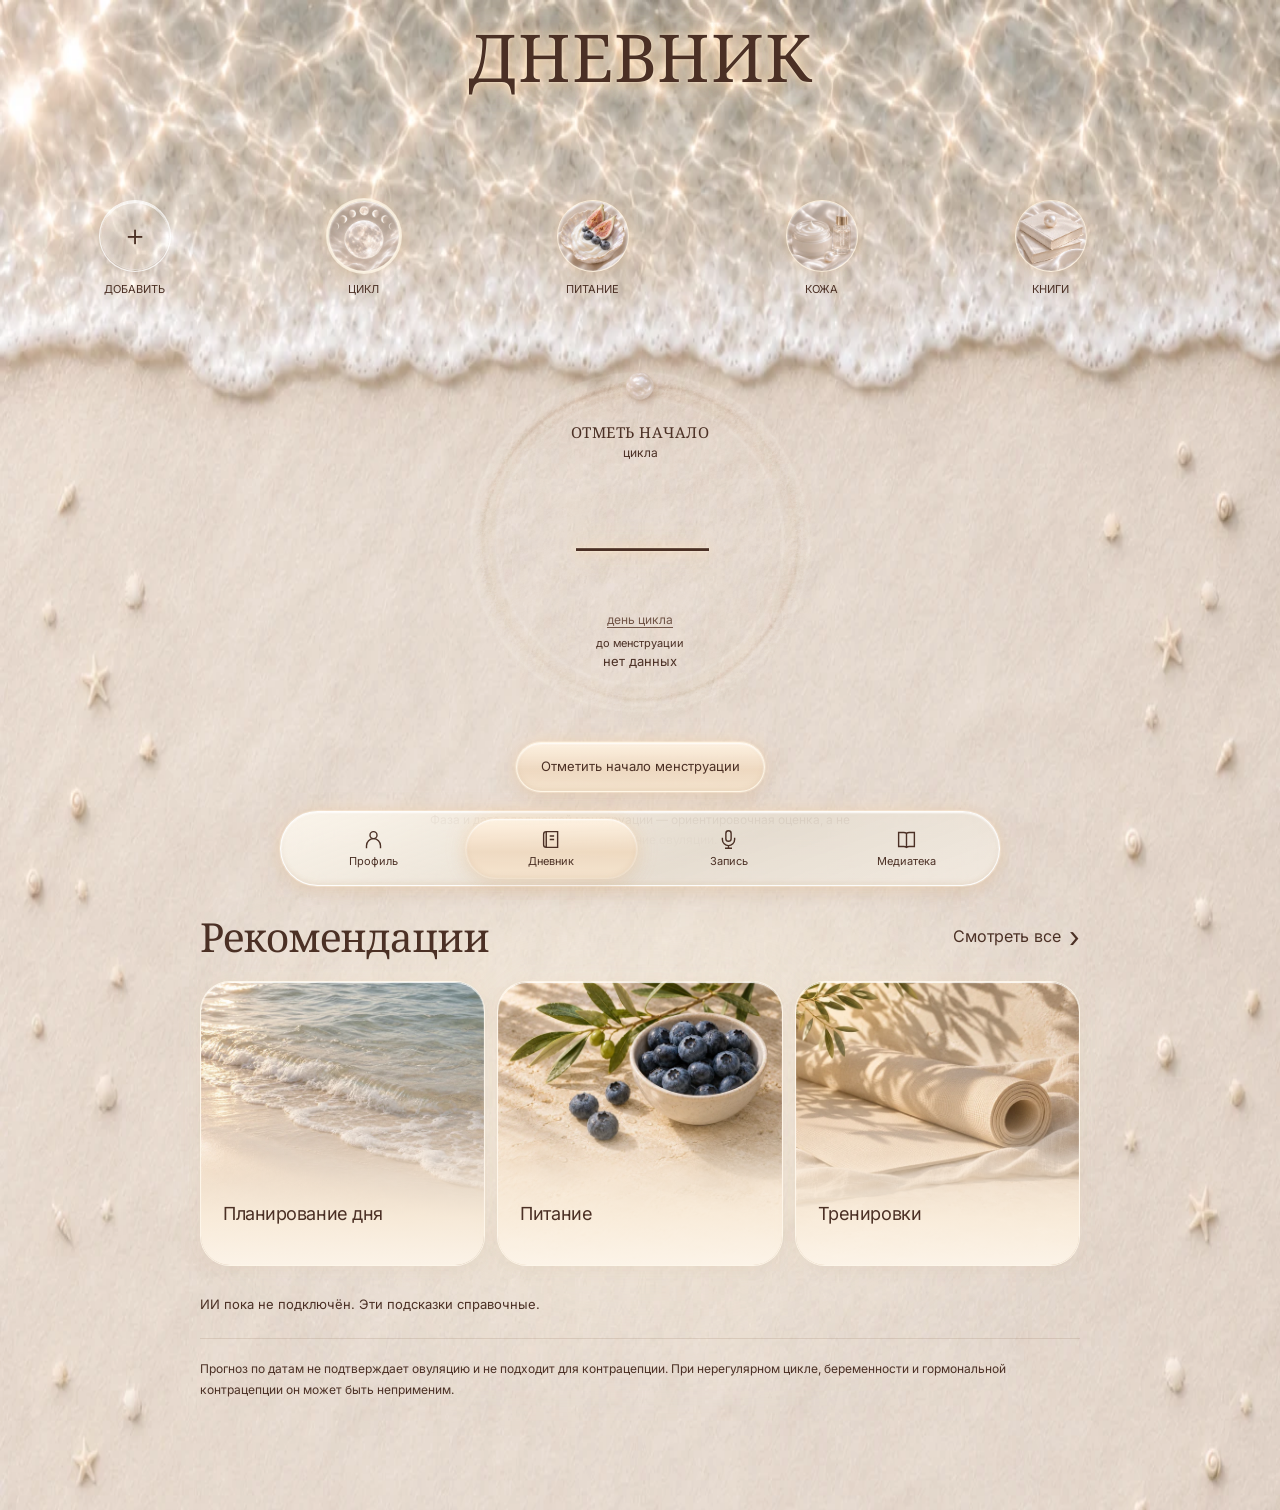
==== commit e194a693: "Remove the fixed sea image and extend the document shore past pinned captions" ====
--- a/index.html
+++ b/index.html
@@ -1,6 +1,6 @@
 <!doctype html>
-<html lang="ru"><head><meta charset="utf-8"><meta name="viewport" content="width=device-width, initial-scale=1, viewport-fit=cover"><meta name="theme-color" content="#e9dfd1"><meta name="description" content="Woman — дневник заботы о себе"><link rel="manifest" href="./manifest.webmanifest"><link rel="icon" href="./icon.svg"><link rel="apple-touch-icon" href="./icon-192.png"><link rel="stylesheet" href="./style.css"><link rel="stylesheet" href="./mobile.css"><link rel="stylesheet" href="./capture.css"><link rel="stylesheet" href="./profile.css"><link rel="stylesheet" href="./aesthetic.css"><link rel="stylesheet" href="./garden.css"><link rel="stylesheet" href="./linen.css"><link rel="stylesheet" href="./clear-glass.css"><link rel="stylesheet" href="./phone-layout.css"><link rel="stylesheet" href="./minimal.css"><link rel="stylesheet" href="./day-map.css?v=45"><link rel="stylesheet" href="./diary.css?v=45"><link rel="stylesheet" href="./nature-editorial.css?v=64"><link rel="stylesheet" href="./liquid-glass.css?v=47"><link rel="stylesheet" href="./milk-sand.css?v=94"><link rel="stylesheet" href="./typography.css?v=73"><title>Woman — подари внимание себе</title></head>
-<body><div class="top-panel-background" aria-hidden="true"></div><div class="layout">
+<html lang="ru"><head><meta charset="utf-8"><meta name="viewport" content="width=device-width, initial-scale=1, viewport-fit=cover"><meta name="theme-color" content="#e9dfd1"><meta name="description" content="Woman — дневник заботы о себе"><link rel="manifest" href="./manifest.webmanifest"><link rel="icon" href="./icon.svg"><link rel="apple-touch-icon" href="./icon-192.png"><link rel="stylesheet" href="./style.css"><link rel="stylesheet" href="./mobile.css"><link rel="stylesheet" href="./capture.css"><link rel="stylesheet" href="./profile.css"><link rel="stylesheet" href="./aesthetic.css"><link rel="stylesheet" href="./garden.css"><link rel="stylesheet" href="./linen.css"><link rel="stylesheet" href="./clear-glass.css"><link rel="stylesheet" href="./phone-layout.css"><link rel="stylesheet" href="./minimal.css"><link rel="stylesheet" href="./day-map.css?v=45"><link rel="stylesheet" href="./diary.css?v=45"><link rel="stylesheet" href="./nature-editorial.css?v=64"><link rel="stylesheet" href="./liquid-glass.css?v=47"><link rel="stylesheet" href="./milk-sand.css?v=95"><link rel="stylesheet" href="./typography.css?v=73"><title>Woman — подари внимание себе</title></head>
+<body><div class="layout">
 <main><header><h1 id="page-title">Дневник</h1></header><nav class="profile-tabs" aria-label="Профиль и друзья" hidden><div class="profile-tab-control"><a href="#account">Мой профиль</a><a href="#friends">Друзья</a></div></nav><div class="section-navigation"><nav data-menu="profile" aria-label="Разделы профиля"><a href="#account"><span class="menu-icon" aria-hidden="true">◉</span><span>Аккаунт</span></a><a href="#settings"><span class="menu-icon" aria-hidden="true">⚙</span><span>Настройки</span></a><a href="#subscription"><span class="menu-icon" aria-hidden="true">◇</span><span>Подписка</span></a><a href="#devices"><span class="menu-icon" aria-hidden="true">⌁</span><span>Подключённые девайсы</span></a></nav><nav data-menu="diary" aria-label="Разделы дневника" hidden><a href="#profile" aria-label="Обо мне"><span data-short="Обо мне">Обо мне</span></a><a href="#home" aria-label="Мой день"><span data-short="Сегодня">Мой день</span></a><a href="#cycle" aria-label="Цикл"><span data-short="Цикл">Цикл</span></a><a href="#sleep" aria-label="Сон и отдых"><span data-short="Сон">Сон и отдых</span></a><a href="#food" aria-label="Питание"><span data-short="Питание">Питание</span></a><a href="#activity" aria-label="Активность и заметки"><span data-short="Ещё">Активность и заметки</span></a></nav><nav data-menu="library" aria-label="Разделы медиатеки" hidden><a href="#library"><span>Медиатека</span></a></nav></div><section data-main-view="diary" id="profile" class="card profile-card nature-panel nature-light nature-from-dark">
 <form id="profile-form" class="profile-sections" novalidate>
 <div class="profile-basics"><div class="profile-fields profile-basic-fields"><label class="about-label">Имя<input id="profile-name" maxlength="60" required autocomplete="given-name"></label><label class="about-label">Дата рождения<input id="profile-birthDate" type="text" inputmode="numeric" maxlength="10" placeholder="ДД.ММ.ГГГГ" autocomplete="bday" required aria-describedby="profile-age-hint"></label></div><p id="profile-age-hint" class="fine"></p></div>
@@ -72,4 +72,4 @@
 <p id="period-date-help" class="fine">Введи дату через точку или выбери её в календаре. Если окончание пока неизвестно, оставь поле пустым.</p>
 <button type="submit">Сохранить даты</button></form><p id="period-form-error" class="error" role="alert"></p><p id="period-form-status" class="fine" role="status"></p><p class="fine">Следующий цикл отсчитывается от нового начала менструации. Неотмеченное окончание не меняет календарную оценку задержки.</p><div id="period-history" class="history"></div></article></dialog>
 
-<script src="./profile-model.js" defer></script><script src="./profile.js?v=45" defer></script><script src="./norms.js" defer></script><script src="./period-dates.js?v=45" defer></script><script src="./app.js?v=45" defer></script><script src="./profile-parser.js" defer></script><script src="./capture-parser.js" defer></script><script src="./voice.js?v=45" defer></script><script src="./capture.js?v=45" defer></script><script src="./daily-affirmation.js?v=45" defer></script><script src="./navigation.js?v=92" defer></script><script src="./topic-reorder.js?v=45" defer></script><script src="./day-map.js?v=66" defer></script><script src="./period-editor.js?v=45" defer></script><script src="./woman-config.js?v=45" defer></script><script src="./cycle-model.js?v=84" defer></script><script src="./cycle-care.js?v=71" defer></script></body></html>
+<script src="./profile-model.js" defer></script><script src="./profile.js?v=45" defer></script><script src="./norms.js" defer></script><script src="./period-dates.js?v=45" defer></script><script src="./app.js?v=45" defer></script><script src="./profile-parser.js" defer></script><script src="./capture-parser.js" defer></script><script src="./voice.js?v=45" defer></script><script src="./capture.js?v=45" defer></script><script src="./daily-affirmation.js?v=45" defer></script><script src="./navigation.js?v=95" defer></script><script src="./topic-reorder.js?v=45" defer></script><script src="./day-map.js?v=66" defer></script><script src="./period-editor.js?v=45" defer></script><script src="./woman-config.js?v=45" defer></script><script src="./cycle-model.js?v=84" defer></script><script src="./cycle-care.js?v=71" defer></script></body></html>
--- a/milk-sand.css
+++ b/milk-sand.css
@@ -3,16 +3,20 @@
 body { position:relative; isolation:isolate; min-height:100svh; background:transparent; }
 html body::before {
   display:block; content:''; position:absolute; inset:0; z-index:-1; pointer-events:none;
-  background:#f3eee5 url('./assets/shore-canvas.svg?v=88') center top/100% 100% no-repeat;
+  background-image:url('./assets/shore-canvas.svg?v=95'),url('./assets/shore-sand-continuation.webp');
+  background-position:center top;
+  background-size:100% var(--shore-photo-height,1800px),100% auto;
+  background-repeat:no-repeat,repeat-y;
+  background-color:#f3eee5;
   box-shadow:none;
 }
-/* Keep the original canvas beneath the pinned title and upper controls. */
+/* The document photo extends past the pinned controls; there is no fixed image. */
 html {
   --foam-bottom:min(58.8vw,196px);
   --shore-control-gap:4px;
   scroll-padding-top:var(--top-panel-height,calc(var(--foam-bottom) + var(--shore-control-gap)));
 }
-/* The heading remains above the pinned background and control rows. */
+/* The heading and controls retain their pinned positions. */
 html body .layout main>header,html body[data-view=diary][data-section=cycle] main>header {
   position:fixed; inset:0 0 auto; z-index:25; isolation:isolate;
   background:transparent; box-shadow:none;
@@ -25,14 +29,6 @@
   content:''; display:block; flex:0 0 auto;
   height:var(--top-panel-height,calc(var(--foam-bottom) + var(--shore-control-gap)));
   pointer-events:none;
-}
-/* The rebuilt fixed background extends below the last visible control label. */
-html body .top-panel-background {
-  position:fixed; inset:0 0 auto; z-index:24; pointer-events:none;
-  width:100%; height:var(--top-panel-height,calc(var(--foam-bottom) + var(--shore-control-gap)));
-  background:#f3eee5 url('./assets/shore-canvas.svg?v=88') center top/100vw max(100svh,1100px) no-repeat;
-  -webkit-mask-image:linear-gradient(#000 calc(100% - 12px),transparent 100%);
-  mask-image:linear-gradient(#000 calc(100% - 12px),transparent 100%);
 }
 @media(min-width:768px) {
   html { --foam-bottom:min(17.8vw,196px); }
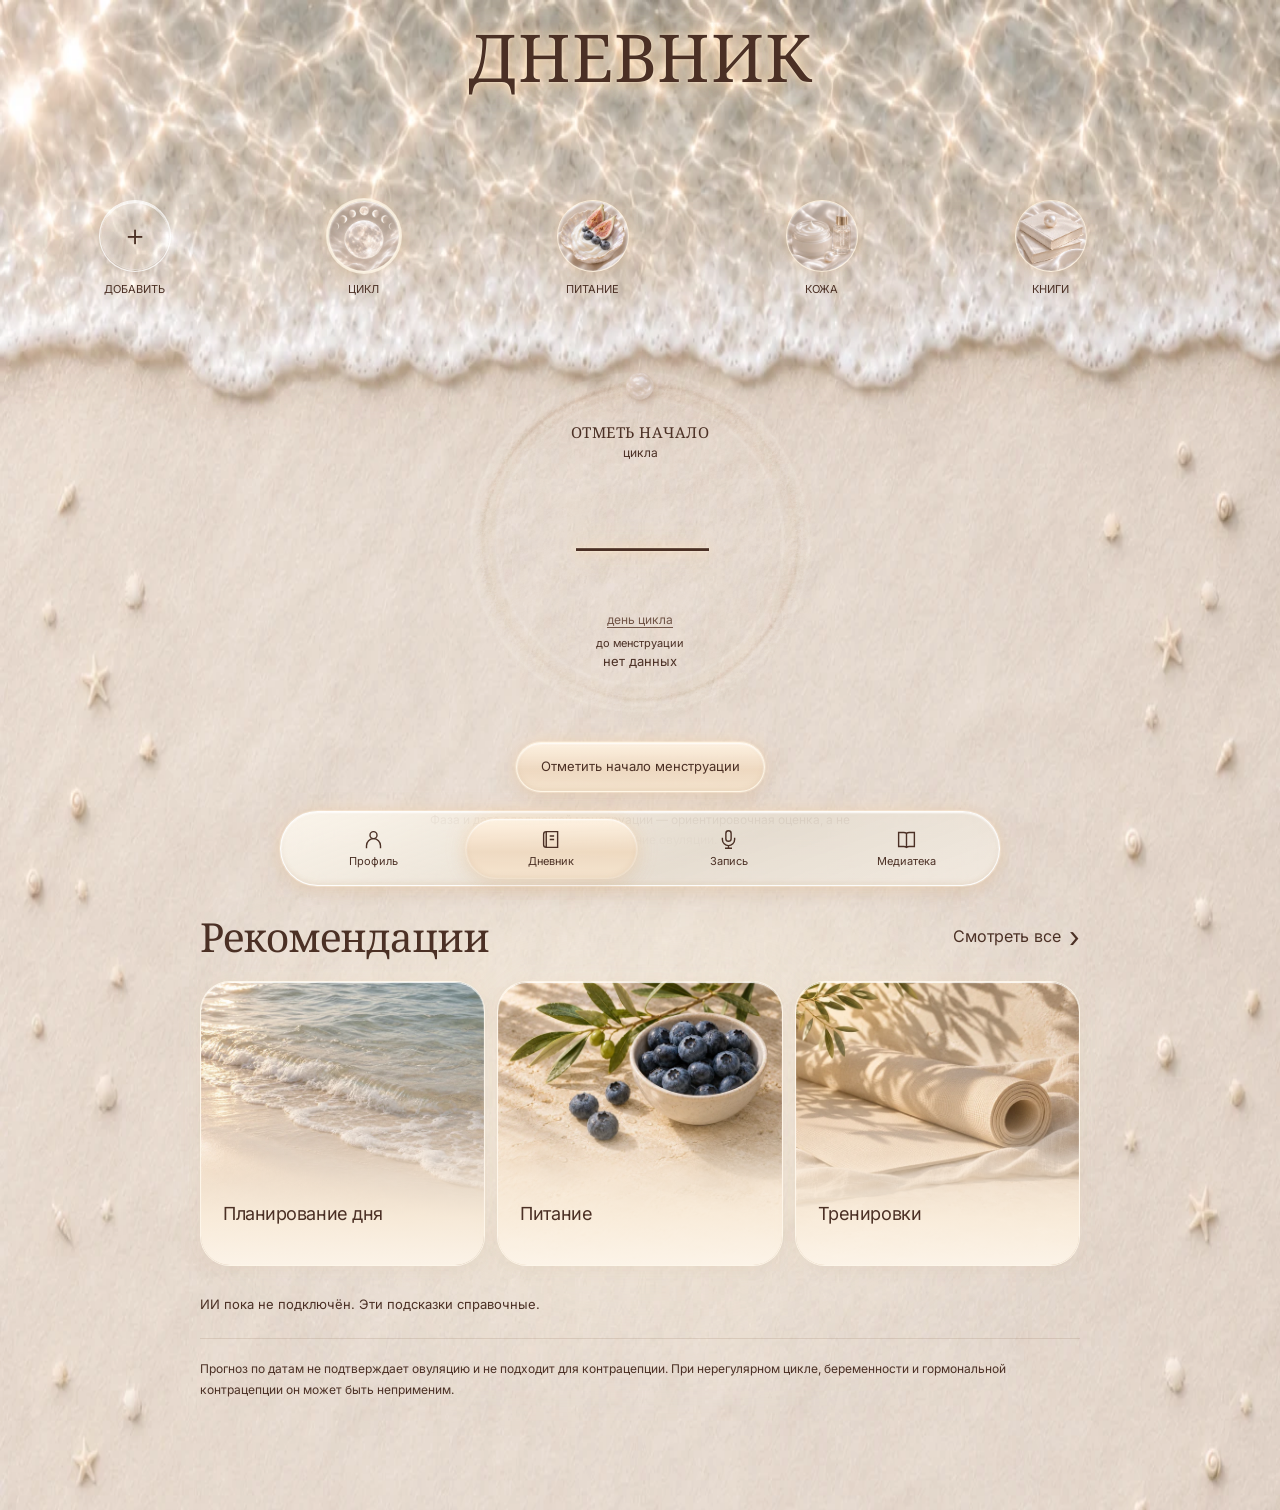
==== commit f0b274b3: "Add a fixed extended sea cropped through its shadow and fading from the upper controls" ====
--- a/index.html
+++ b/index.html
@@ -1,6 +1,6 @@
 <!doctype html>
-<html lang="ru"><head><meta charset="utf-8"><meta name="viewport" content="width=device-width, initial-scale=1, viewport-fit=cover"><meta name="theme-color" content="#e9dfd1"><meta name="description" content="Woman — дневник заботы о себе"><link rel="manifest" href="./manifest.webmanifest"><link rel="icon" href="./icon.svg"><link rel="apple-touch-icon" href="./icon-192.png"><link rel="stylesheet" href="./style.css"><link rel="stylesheet" href="./mobile.css"><link rel="stylesheet" href="./capture.css"><link rel="stylesheet" href="./profile.css"><link rel="stylesheet" href="./aesthetic.css"><link rel="stylesheet" href="./garden.css"><link rel="stylesheet" href="./linen.css"><link rel="stylesheet" href="./clear-glass.css"><link rel="stylesheet" href="./phone-layout.css"><link rel="stylesheet" href="./minimal.css"><link rel="stylesheet" href="./day-map.css?v=45"><link rel="stylesheet" href="./diary.css?v=45"><link rel="stylesheet" href="./nature-editorial.css?v=64"><link rel="stylesheet" href="./liquid-glass.css?v=47"><link rel="stylesheet" href="./milk-sand.css?v=95"><link rel="stylesheet" href="./typography.css?v=73"><title>Woman — подари внимание себе</title></head>
-<body><div class="layout">
+<html lang="ru"><head><meta charset="utf-8"><meta name="viewport" content="width=device-width, initial-scale=1, viewport-fit=cover"><meta name="theme-color" content="#e9dfd1"><meta name="description" content="Woman — дневник заботы о себе"><link rel="manifest" href="./manifest.webmanifest"><link rel="icon" href="./icon.svg"><link rel="apple-touch-icon" href="./icon-192.png"><link rel="stylesheet" href="./style.css"><link rel="stylesheet" href="./mobile.css"><link rel="stylesheet" href="./capture.css"><link rel="stylesheet" href="./profile.css"><link rel="stylesheet" href="./aesthetic.css"><link rel="stylesheet" href="./garden.css"><link rel="stylesheet" href="./linen.css"><link rel="stylesheet" href="./clear-glass.css"><link rel="stylesheet" href="./phone-layout.css"><link rel="stylesheet" href="./minimal.css"><link rel="stylesheet" href="./day-map.css?v=45"><link rel="stylesheet" href="./diary.css?v=45"><link rel="stylesheet" href="./nature-editorial.css?v=64"><link rel="stylesheet" href="./liquid-glass.css?v=47"><link rel="stylesheet" href="./milk-sand.css?v=96"><link rel="stylesheet" href="./typography.css?v=73"><title>Woman — подари внимание себе</title></head>
+<body><div class="shore-fixed-layer" aria-hidden="true"></div><div class="layout">
 <main><header><h1 id="page-title">Дневник</h1></header><nav class="profile-tabs" aria-label="Профиль и друзья" hidden><div class="profile-tab-control"><a href="#account">Мой профиль</a><a href="#friends">Друзья</a></div></nav><div class="section-navigation"><nav data-menu="profile" aria-label="Разделы профиля"><a href="#account"><span class="menu-icon" aria-hidden="true">◉</span><span>Аккаунт</span></a><a href="#settings"><span class="menu-icon" aria-hidden="true">⚙</span><span>Настройки</span></a><a href="#subscription"><span class="menu-icon" aria-hidden="true">◇</span><span>Подписка</span></a><a href="#devices"><span class="menu-icon" aria-hidden="true">⌁</span><span>Подключённые девайсы</span></a></nav><nav data-menu="diary" aria-label="Разделы дневника" hidden><a href="#profile" aria-label="Обо мне"><span data-short="Обо мне">Обо мне</span></a><a href="#home" aria-label="Мой день"><span data-short="Сегодня">Мой день</span></a><a href="#cycle" aria-label="Цикл"><span data-short="Цикл">Цикл</span></a><a href="#sleep" aria-label="Сон и отдых"><span data-short="Сон">Сон и отдых</span></a><a href="#food" aria-label="Питание"><span data-short="Питание">Питание</span></a><a href="#activity" aria-label="Активность и заметки"><span data-short="Ещё">Активность и заметки</span></a></nav><nav data-menu="library" aria-label="Разделы медиатеки" hidden><a href="#library"><span>Медиатека</span></a></nav></div><section data-main-view="diary" id="profile" class="card profile-card nature-panel nature-light nature-from-dark">
 <form id="profile-form" class="profile-sections" novalidate>
 <div class="profile-basics"><div class="profile-fields profile-basic-fields"><label class="about-label">Имя<input id="profile-name" maxlength="60" required autocomplete="given-name"></label><label class="about-label">Дата рождения<input id="profile-birthDate" type="text" inputmode="numeric" maxlength="10" placeholder="ДД.ММ.ГГГГ" autocomplete="bday" required aria-describedby="profile-age-hint"></label></div><p id="profile-age-hint" class="fine"></p></div>
@@ -72,4 +72,4 @@
 <p id="period-date-help" class="fine">Введи дату через точку или выбери её в календаре. Если окончание пока неизвестно, оставь поле пустым.</p>
 <button type="submit">Сохранить даты</button></form><p id="period-form-error" class="error" role="alert"></p><p id="period-form-status" class="fine" role="status"></p><p class="fine">Следующий цикл отсчитывается от нового начала менструации. Неотмеченное окончание не меняет календарную оценку задержки.</p><div id="period-history" class="history"></div></article></dialog>
 
-<script src="./profile-model.js" defer></script><script src="./profile.js?v=45" defer></script><script src="./norms.js" defer></script><script src="./period-dates.js?v=45" defer></script><script src="./app.js?v=45" defer></script><script src="./profile-parser.js" defer></script><script src="./capture-parser.js" defer></script><script src="./voice.js?v=45" defer></script><script src="./capture.js?v=45" defer></script><script src="./daily-affirmation.js?v=45" defer></script><script src="./navigation.js?v=95" defer></script><script src="./topic-reorder.js?v=45" defer></script><script src="./day-map.js?v=66" defer></script><script src="./period-editor.js?v=45" defer></script><script src="./woman-config.js?v=45" defer></script><script src="./cycle-model.js?v=84" defer></script><script src="./cycle-care.js?v=71" defer></script></body></html>
+<script src="./profile-model.js" defer></script><script src="./profile.js?v=45" defer></script><script src="./norms.js" defer></script><script src="./period-dates.js?v=45" defer></script><script src="./app.js?v=45" defer></script><script src="./profile-parser.js" defer></script><script src="./capture-parser.js" defer></script><script src="./voice.js?v=45" defer></script><script src="./capture.js?v=45" defer></script><script src="./daily-affirmation.js?v=45" defer></script><script src="./navigation.js?v=96" defer></script><script src="./topic-reorder.js?v=45" defer></script><script src="./day-map.js?v=66" defer></script><script src="./period-editor.js?v=45" defer></script><script src="./woman-config.js?v=45" defer></script><script src="./cycle-model.js?v=84" defer></script><script src="./cycle-care.js?v=71" defer></script></body></html>
--- a/milk-sand.css
+++ b/milk-sand.css
@@ -10,7 +10,7 @@
   background-color:#f3eee5;
   box-shadow:none;
 }
-/* The document photo extends past the pinned controls; there is no fixed image. */
+/* The document and fixed sea share the same extended photo geometry. */
 html {
   --foam-bottom:min(58.8vw,196px);
   --shore-control-gap:4px;
@@ -30,8 +30,28 @@
   height:var(--top-panel-height,calc(var(--foam-bottom) + var(--shore-control-gap)));
   pointer-events:none;
 }
+html body .shore-fixed-layer {
+  position:fixed; inset:0 0 auto; z-index:24; pointer-events:none;
+  width:100%; height:var(--shore-photo-height,1800px);
+  background:url('./assets/shore-phone.webp') center top/100% 100% no-repeat;
+  --shore-contour:url('./assets/shore-foam-phone.svg');
+  -webkit-mask-image:var(--shore-contour),linear-gradient(#000 0 var(--shore-fade-start,200px),transparent var(--shore-fade-end,360px));
+  mask-image:var(--shore-contour),linear-gradient(#000 0 var(--shore-fade-start,200px),transparent var(--shore-fade-end,360px));
+  -webkit-mask-position:center top;
+  mask-position:center top;
+  -webkit-mask-size:100% 100%;
+  mask-size:100% 100%;
+  -webkit-mask-repeat:no-repeat;
+  mask-repeat:no-repeat;
+  -webkit-mask-composite:source-in;
+  mask-composite:intersect;
+}
 @media(min-width:768px) {
   html { --foam-bottom:min(17.8vw,196px); }
+  html body .shore-fixed-layer {
+    background-image:url('./assets/shore-desktop.webp');
+    --shore-contour:url('./assets/shore-foam-desktop.svg');
+  }
 }
 html body::after { display:none!important; content:none!important; }
 html body .nature-panel { background:transparent!important; }
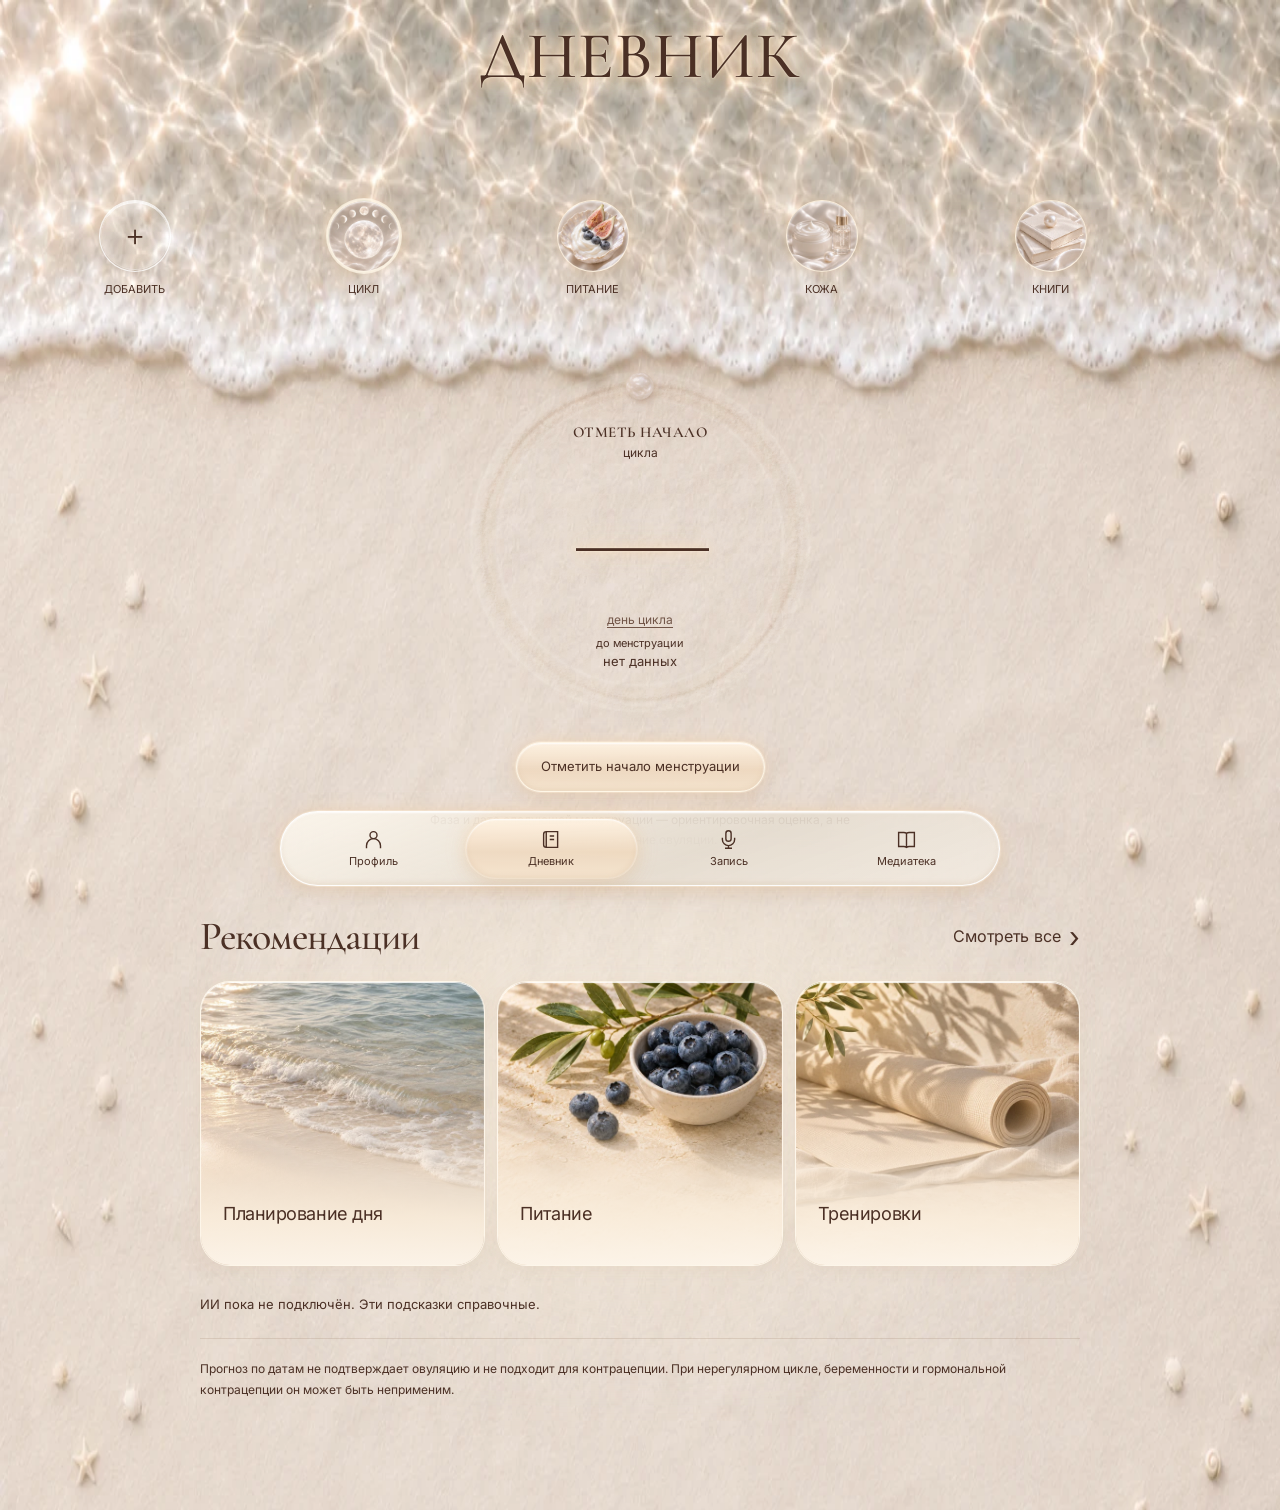
==== commit 4c466b2a: "Use an elegant high-contrast Cormorant serif for main titles and cycle phases" ====
--- a/index.html
+++ b/index.html
@@ -1,5 +1,5 @@
 <!doctype html>
-<html lang="ru"><head><meta charset="utf-8"><meta name="viewport" content="width=device-width, initial-scale=1, viewport-fit=cover"><meta name="theme-color" content="#e9dfd1"><meta name="description" content="Woman — дневник заботы о себе"><link rel="manifest" href="./manifest.webmanifest"><link rel="icon" href="./icon.svg"><link rel="apple-touch-icon" href="./icon-192.png"><link rel="stylesheet" href="./style.css"><link rel="stylesheet" href="./mobile.css"><link rel="stylesheet" href="./capture.css"><link rel="stylesheet" href="./profile.css"><link rel="stylesheet" href="./aesthetic.css"><link rel="stylesheet" href="./garden.css"><link rel="stylesheet" href="./linen.css"><link rel="stylesheet" href="./clear-glass.css"><link rel="stylesheet" href="./phone-layout.css"><link rel="stylesheet" href="./minimal.css"><link rel="stylesheet" href="./day-map.css?v=45"><link rel="stylesheet" href="./diary.css?v=45"><link rel="stylesheet" href="./nature-editorial.css?v=64"><link rel="stylesheet" href="./liquid-glass.css?v=47"><link rel="stylesheet" href="./milk-sand.css?v=96"><link rel="stylesheet" href="./typography.css?v=73"><title>Woman — подари внимание себе</title></head>
+<html lang="ru"><head><meta charset="utf-8"><meta name="viewport" content="width=device-width, initial-scale=1, viewport-fit=cover"><meta name="theme-color" content="#e9dfd1"><meta name="description" content="Woman — дневник заботы о себе"><link rel="manifest" href="./manifest.webmanifest"><link rel="icon" href="./icon.svg"><link rel="apple-touch-icon" href="./icon-192.png"><link rel="stylesheet" href="./style.css"><link rel="stylesheet" href="./mobile.css"><link rel="stylesheet" href="./capture.css"><link rel="stylesheet" href="./profile.css"><link rel="stylesheet" href="./aesthetic.css"><link rel="stylesheet" href="./garden.css"><link rel="stylesheet" href="./linen.css"><link rel="stylesheet" href="./clear-glass.css"><link rel="stylesheet" href="./phone-layout.css"><link rel="stylesheet" href="./minimal.css"><link rel="stylesheet" href="./day-map.css?v=45"><link rel="stylesheet" href="./diary.css?v=45"><link rel="stylesheet" href="./nature-editorial.css?v=64"><link rel="stylesheet" href="./liquid-glass.css?v=47"><link rel="stylesheet" href="./milk-sand.css?v=96"><link rel="stylesheet" href="./typography.css?v=97"><title>Woman — подари внимание себе</title></head>
 <body><div class="shore-fixed-layer" aria-hidden="true"></div><div class="layout">
 <main><header><h1 id="page-title">Дневник</h1></header><nav class="profile-tabs" aria-label="Профиль и друзья" hidden><div class="profile-tab-control"><a href="#account">Мой профиль</a><a href="#friends">Друзья</a></div></nav><div class="section-navigation"><nav data-menu="profile" aria-label="Разделы профиля"><a href="#account"><span class="menu-icon" aria-hidden="true">◉</span><span>Аккаунт</span></a><a href="#settings"><span class="menu-icon" aria-hidden="true">⚙</span><span>Настройки</span></a><a href="#subscription"><span class="menu-icon" aria-hidden="true">◇</span><span>Подписка</span></a><a href="#devices"><span class="menu-icon" aria-hidden="true">⌁</span><span>Подключённые девайсы</span></a></nav><nav data-menu="diary" aria-label="Разделы дневника" hidden><a href="#profile" aria-label="Обо мне"><span data-short="Обо мне">Обо мне</span></a><a href="#home" aria-label="Мой день"><span data-short="Сегодня">Мой день</span></a><a href="#cycle" aria-label="Цикл"><span data-short="Цикл">Цикл</span></a><a href="#sleep" aria-label="Сон и отдых"><span data-short="Сон">Сон и отдых</span></a><a href="#food" aria-label="Питание"><span data-short="Питание">Питание</span></a><a href="#activity" aria-label="Активность и заметки"><span data-short="Ещё">Активность и заметки</span></a></nav><nav data-menu="library" aria-label="Разделы медиатеки" hidden><a href="#library"><span>Медиатека</span></a></nav></div><section data-main-view="diary" id="profile" class="card profile-card nature-panel nature-light nature-from-dark">
 <form id="profile-form" class="profile-sections" novalidate>
--- a/typography.css
+++ b/typography.css
@@ -1,4 +1,8 @@
 /* Local, upright type. Regional Noto faces load only for the selected language. */
+@font-face {
+  font-family:'Cormorant Garamond'; font-style:normal; font-weight:300 700; font-display:swap;
+  src:url('./assets/fonts/CormorantGaramond.woff') format('woff');
+}
 @font-face {
   font-family:'Noto Serif'; font-style:normal; font-weight:400; font-display:swap;
   src:url('./assets/fonts/NotoSerif-Regular.woff') format('woff');
@@ -103,6 +107,7 @@
 :root {
   --sans:'Inter',sans-serif;
   --display:'Noto Serif',serif;
+  --headline:'Cormorant Garamond','Noto Serif',serif;
   --numbers:'Noto Serif Display',serif;
 }
 /* Keep each script's native shapes, including the separate CJK regional forms. */
@@ -141,6 +146,10 @@
   --display:'Noto Serif KR','Noto Serif',serif;
   --numbers:'Noto Serif Display','Noto Serif KR',serif;
 }
+/* Preserve native headline shapes for scripts outside the Latin/Cyrillic set. */
+:lang(ar),:lang(fa),:lang(ur),:lang(he),:lang(yi),:lang(hi),:lang(mr),:lang(ne),:lang(zh),:lang(ja),:lang(ko) {
+  --headline:var(--display);
+}
 /* These typography rules intentionally replace weights in older visual layers. */
 html body,html body * {
   font-family:var(--sans)!important;
@@ -157,6 +166,12 @@
   font-family:var(--numbers)!important;
   font-variant-numeric:lining-nums tabular-nums;
 }
+/* Elegant high-contrast serif for principal titles and cycle phase names. */
+html body :is(h1,h2),html body :is(h1,h2) *,html body #cycle-phase-name {
+  font-family:var(--headline)!important;
+  font-weight:500!important;
+}
+html body #cycle-phase-name { font-weight:600!important; }
 html body #cycle-phase-name,html body #cycle-phase-word {
   color:var(--coffee);
 }
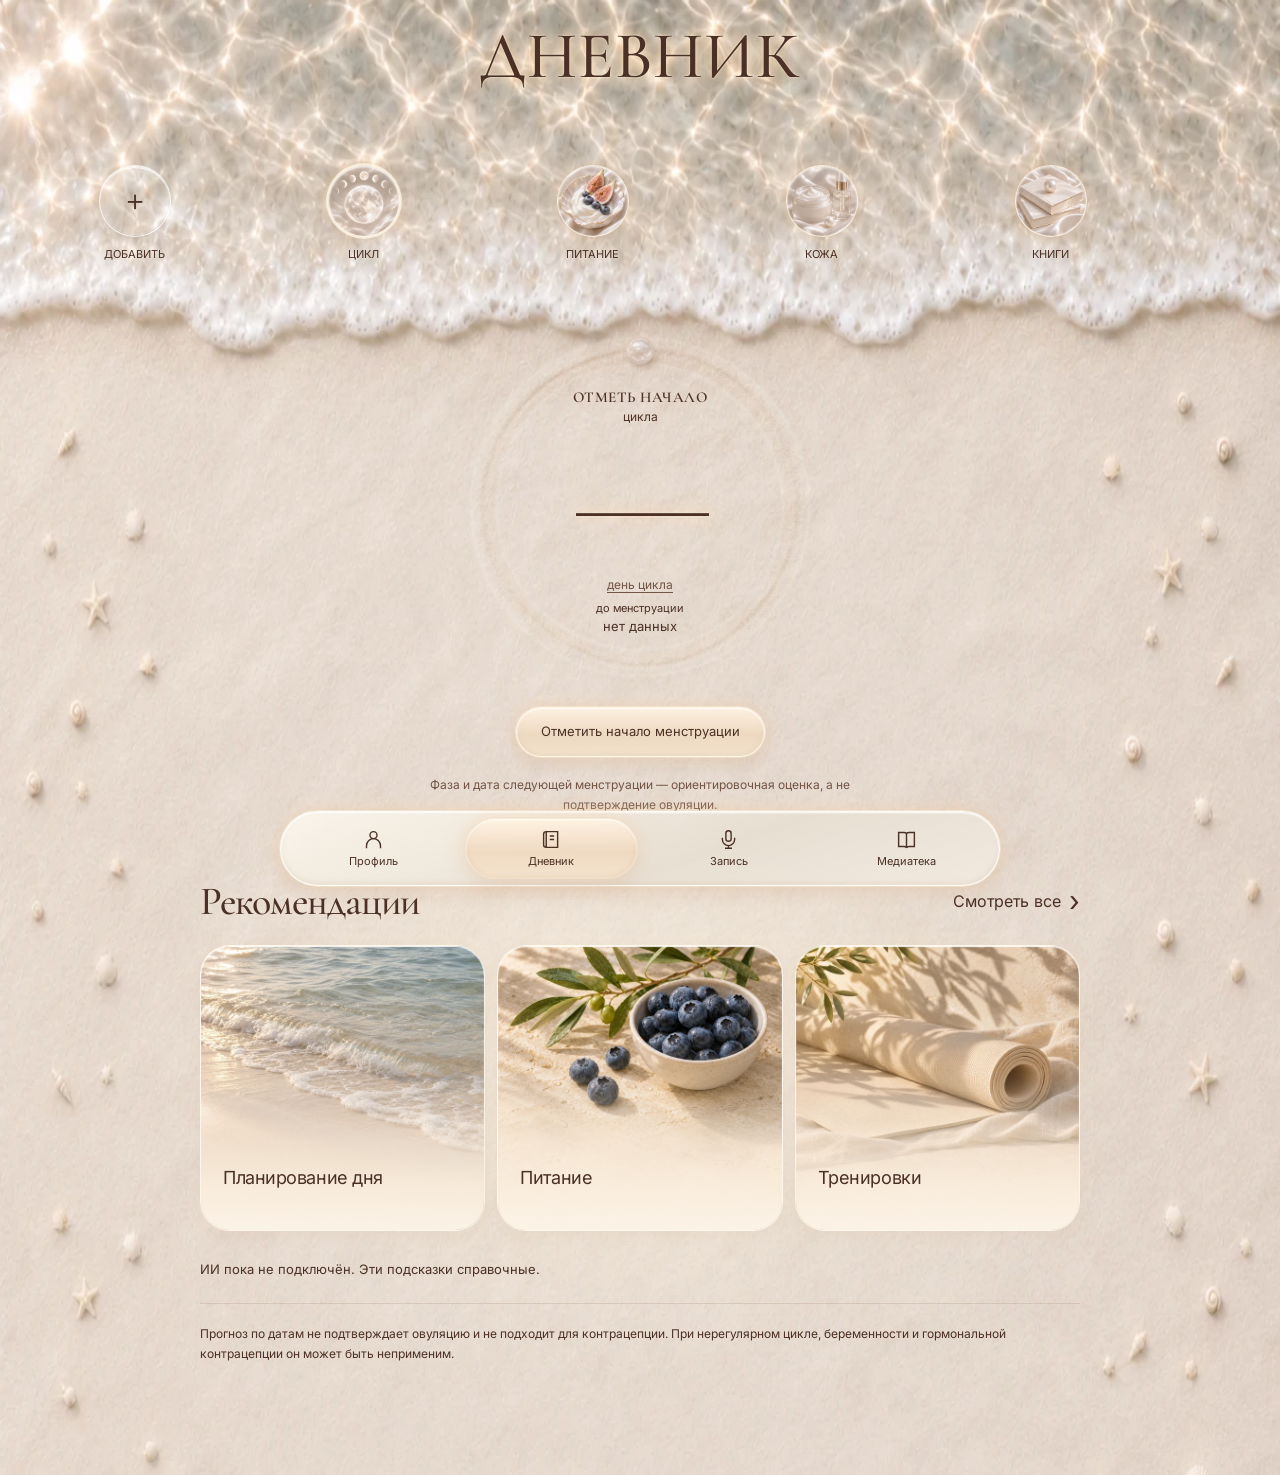
==== commit 6d5735d0: "Reduce the main heading to upper controls gap by a factor of 1.5" ====
--- a/index.html
+++ b/index.html
@@ -72,4 +72,4 @@
 <p id="period-date-help" class="fine">Введи дату через точку или выбери её в календаре. Если окончание пока неизвестно, оставь поле пустым.</p>
 <button type="submit">Сохранить даты</button></form><p id="period-form-error" class="error" role="alert"></p><p id="period-form-status" class="fine" role="status"></p><p class="fine">Следующий цикл отсчитывается от нового начала менструации. Неотмеченное окончание не меняет календарную оценку задержки.</p><div id="period-history" class="history"></div></article></dialog>
 
-<script src="./profile-model.js" defer></script><script src="./profile.js?v=45" defer></script><script src="./norms.js" defer></script><script src="./period-dates.js?v=45" defer></script><script src="./app.js?v=45" defer></script><script src="./profile-parser.js" defer></script><script src="./capture-parser.js" defer></script><script src="./voice.js?v=45" defer></script><script src="./capture.js?v=45" defer></script><script src="./daily-affirmation.js?v=45" defer></script><script src="./navigation.js?v=96" defer></script><script src="./topic-reorder.js?v=45" defer></script><script src="./day-map.js?v=66" defer></script><script src="./period-editor.js?v=45" defer></script><script src="./woman-config.js?v=45" defer></script><script src="./cycle-model.js?v=84" defer></script><script src="./cycle-care.js?v=71" defer></script></body></html>
+<script src="./profile-model.js" defer></script><script src="./profile.js?v=45" defer></script><script src="./norms.js" defer></script><script src="./period-dates.js?v=45" defer></script><script src="./app.js?v=45" defer></script><script src="./profile-parser.js" defer></script><script src="./capture-parser.js" defer></script><script src="./voice.js?v=45" defer></script><script src="./capture.js?v=45" defer></script><script src="./daily-affirmation.js?v=45" defer></script><script src="./navigation.js?v=98" defer></script><script src="./topic-reorder.js?v=45" defer></script><script src="./day-map.js?v=66" defer></script><script src="./period-editor.js?v=45" defer></script><script src="./woman-config.js?v=45" defer></script><script src="./cycle-model.js?v=84" defer></script><script src="./cycle-care.js?v=71" defer></script></body></html>
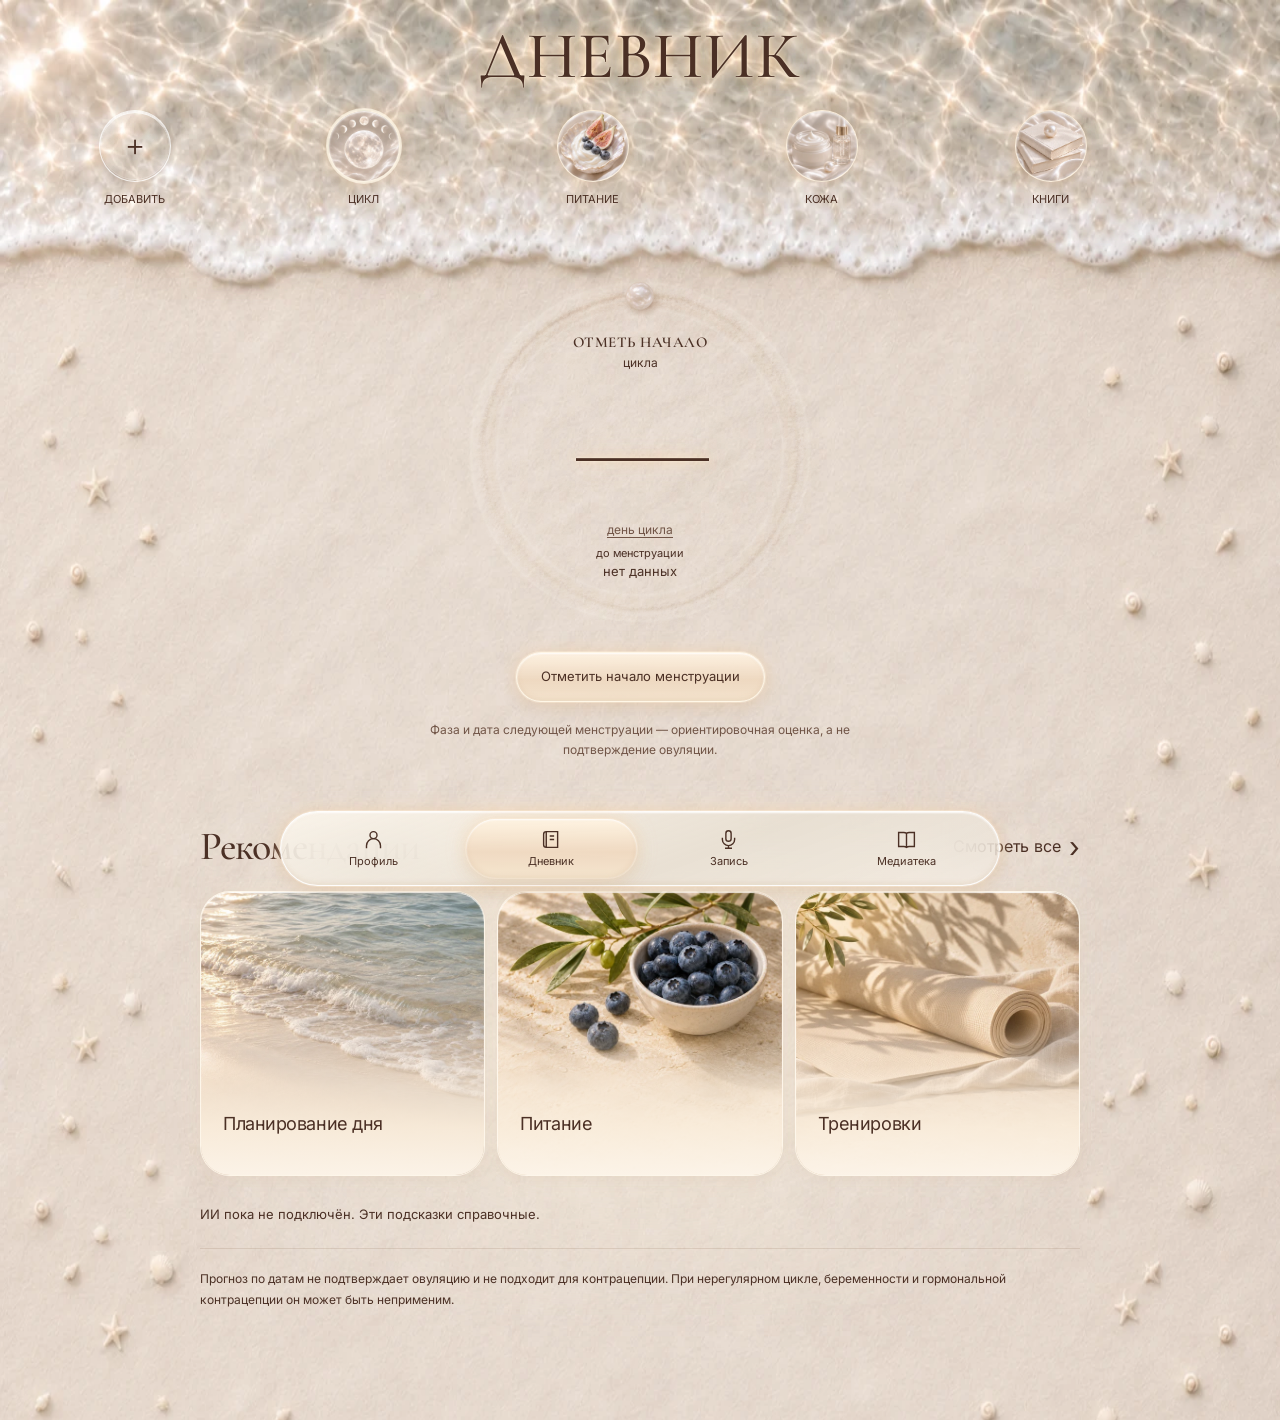
==== commit d1fe67c7: "Replace the proportional adjustment with a consistent 16px gap below main headings" ====
--- a/index.html
+++ b/index.html
@@ -1,5 +1,5 @@
 <!doctype html>
-<html lang="ru"><head><meta charset="utf-8"><meta name="viewport" content="width=device-width, initial-scale=1, viewport-fit=cover"><meta name="theme-color" content="#e9dfd1"><meta name="description" content="Woman — дневник заботы о себе"><link rel="manifest" href="./manifest.webmanifest"><link rel="icon" href="./icon.svg"><link rel="apple-touch-icon" href="./icon-192.png"><link rel="stylesheet" href="./style.css"><link rel="stylesheet" href="./mobile.css"><link rel="stylesheet" href="./capture.css"><link rel="stylesheet" href="./profile.css"><link rel="stylesheet" href="./aesthetic.css"><link rel="stylesheet" href="./garden.css"><link rel="stylesheet" href="./linen.css"><link rel="stylesheet" href="./clear-glass.css"><link rel="stylesheet" href="./phone-layout.css"><link rel="stylesheet" href="./minimal.css"><link rel="stylesheet" href="./day-map.css?v=45"><link rel="stylesheet" href="./diary.css?v=45"><link rel="stylesheet" href="./nature-editorial.css?v=64"><link rel="stylesheet" href="./liquid-glass.css?v=47"><link rel="stylesheet" href="./milk-sand.css?v=96"><link rel="stylesheet" href="./typography.css?v=97"><title>Woman — подари внимание себе</title></head>
+<html lang="ru"><head><meta charset="utf-8"><meta name="viewport" content="width=device-width, initial-scale=1, viewport-fit=cover"><meta name="theme-color" content="#e9dfd1"><meta name="description" content="Woman — дневник заботы о себе"><link rel="manifest" href="./manifest.webmanifest"><link rel="icon" href="./icon.svg"><link rel="apple-touch-icon" href="./icon-192.png"><link rel="stylesheet" href="./style.css"><link rel="stylesheet" href="./mobile.css"><link rel="stylesheet" href="./capture.css"><link rel="stylesheet" href="./profile.css"><link rel="stylesheet" href="./aesthetic.css"><link rel="stylesheet" href="./garden.css"><link rel="stylesheet" href="./linen.css"><link rel="stylesheet" href="./clear-glass.css"><link rel="stylesheet" href="./phone-layout.css"><link rel="stylesheet" href="./minimal.css"><link rel="stylesheet" href="./day-map.css?v=45"><link rel="stylesheet" href="./diary.css?v=45"><link rel="stylesheet" href="./nature-editorial.css?v=64"><link rel="stylesheet" href="./liquid-glass.css?v=47"><link rel="stylesheet" href="./milk-sand.css?v=99"><link rel="stylesheet" href="./typography.css?v=97"><title>Woman — подари внимание себе</title></head>
 <body><div class="shore-fixed-layer" aria-hidden="true"></div><div class="layout">
 <main><header><h1 id="page-title">Дневник</h1></header><nav class="profile-tabs" aria-label="Профиль и друзья" hidden><div class="profile-tab-control"><a href="#account">Мой профиль</a><a href="#friends">Друзья</a></div></nav><div class="section-navigation"><nav data-menu="profile" aria-label="Разделы профиля"><a href="#account"><span class="menu-icon" aria-hidden="true">◉</span><span>Аккаунт</span></a><a href="#settings"><span class="menu-icon" aria-hidden="true">⚙</span><span>Настройки</span></a><a href="#subscription"><span class="menu-icon" aria-hidden="true">◇</span><span>Подписка</span></a><a href="#devices"><span class="menu-icon" aria-hidden="true">⌁</span><span>Подключённые девайсы</span></a></nav><nav data-menu="diary" aria-label="Разделы дневника" hidden><a href="#profile" aria-label="Обо мне"><span data-short="Обо мне">Обо мне</span></a><a href="#home" aria-label="Мой день"><span data-short="Сегодня">Мой день</span></a><a href="#cycle" aria-label="Цикл"><span data-short="Цикл">Цикл</span></a><a href="#sleep" aria-label="Сон и отдых"><span data-short="Сон">Сон и отдых</span></a><a href="#food" aria-label="Питание"><span data-short="Питание">Питание</span></a><a href="#activity" aria-label="Активность и заметки"><span data-short="Ещё">Активность и заметки</span></a></nav><nav data-menu="library" aria-label="Разделы медиатеки" hidden><a href="#library"><span>Медиатека</span></a></nav></div><section data-main-view="diary" id="profile" class="card profile-card nature-panel nature-light nature-from-dark">
 <form id="profile-form" class="profile-sections" novalidate>
@@ -72,4 +72,4 @@
 <p id="period-date-help" class="fine">Введи дату через точку или выбери её в календаре. Если окончание пока неизвестно, оставь поле пустым.</p>
 <button type="submit">Сохранить даты</button></form><p id="period-form-error" class="error" role="alert"></p><p id="period-form-status" class="fine" role="status"></p><p class="fine">Следующий цикл отсчитывается от нового начала менструации. Неотмеченное окончание не меняет календарную оценку задержки.</p><div id="period-history" class="history"></div></article></dialog>
 
-<script src="./profile-model.js" defer></script><script src="./profile.js?v=45" defer></script><script src="./norms.js" defer></script><script src="./period-dates.js?v=45" defer></script><script src="./app.js?v=45" defer></script><script src="./profile-parser.js" defer></script><script src="./capture-parser.js" defer></script><script src="./voice.js?v=45" defer></script><script src="./capture.js?v=45" defer></script><script src="./daily-affirmation.js?v=45" defer></script><script src="./navigation.js?v=98" defer></script><script src="./topic-reorder.js?v=45" defer></script><script src="./day-map.js?v=66" defer></script><script src="./period-editor.js?v=45" defer></script><script src="./woman-config.js?v=45" defer></script><script src="./cycle-model.js?v=84" defer></script><script src="./cycle-care.js?v=71" defer></script></body></html>
+<script src="./profile-model.js" defer></script><script src="./profile.js?v=45" defer></script><script src="./norms.js" defer></script><script src="./period-dates.js?v=45" defer></script><script src="./app.js?v=45" defer></script><script src="./profile-parser.js" defer></script><script src="./capture-parser.js" defer></script><script src="./voice.js?v=45" defer></script><script src="./capture.js?v=45" defer></script><script src="./daily-affirmation.js?v=45" defer></script><script src="./navigation.js?v=99" defer></script><script src="./topic-reorder.js?v=45" defer></script><script src="./day-map.js?v=66" defer></script><script src="./period-editor.js?v=45" defer></script><script src="./woman-config.js?v=45" defer></script><script src="./cycle-model.js?v=84" defer></script><script src="./cycle-care.js?v=71" defer></script></body></html>
--- a/milk-sand.css
+++ b/milk-sand.css
@@ -14,6 +14,7 @@
 html {
   --foam-bottom:min(58.8vw,196px);
   --shore-control-gap:4px;
+  --heading-controls-gap:16px;
   scroll-padding-top:var(--top-panel-height,calc(var(--foam-bottom) + var(--shore-control-gap)));
 }
 /* The heading and controls retain their pinned positions. */
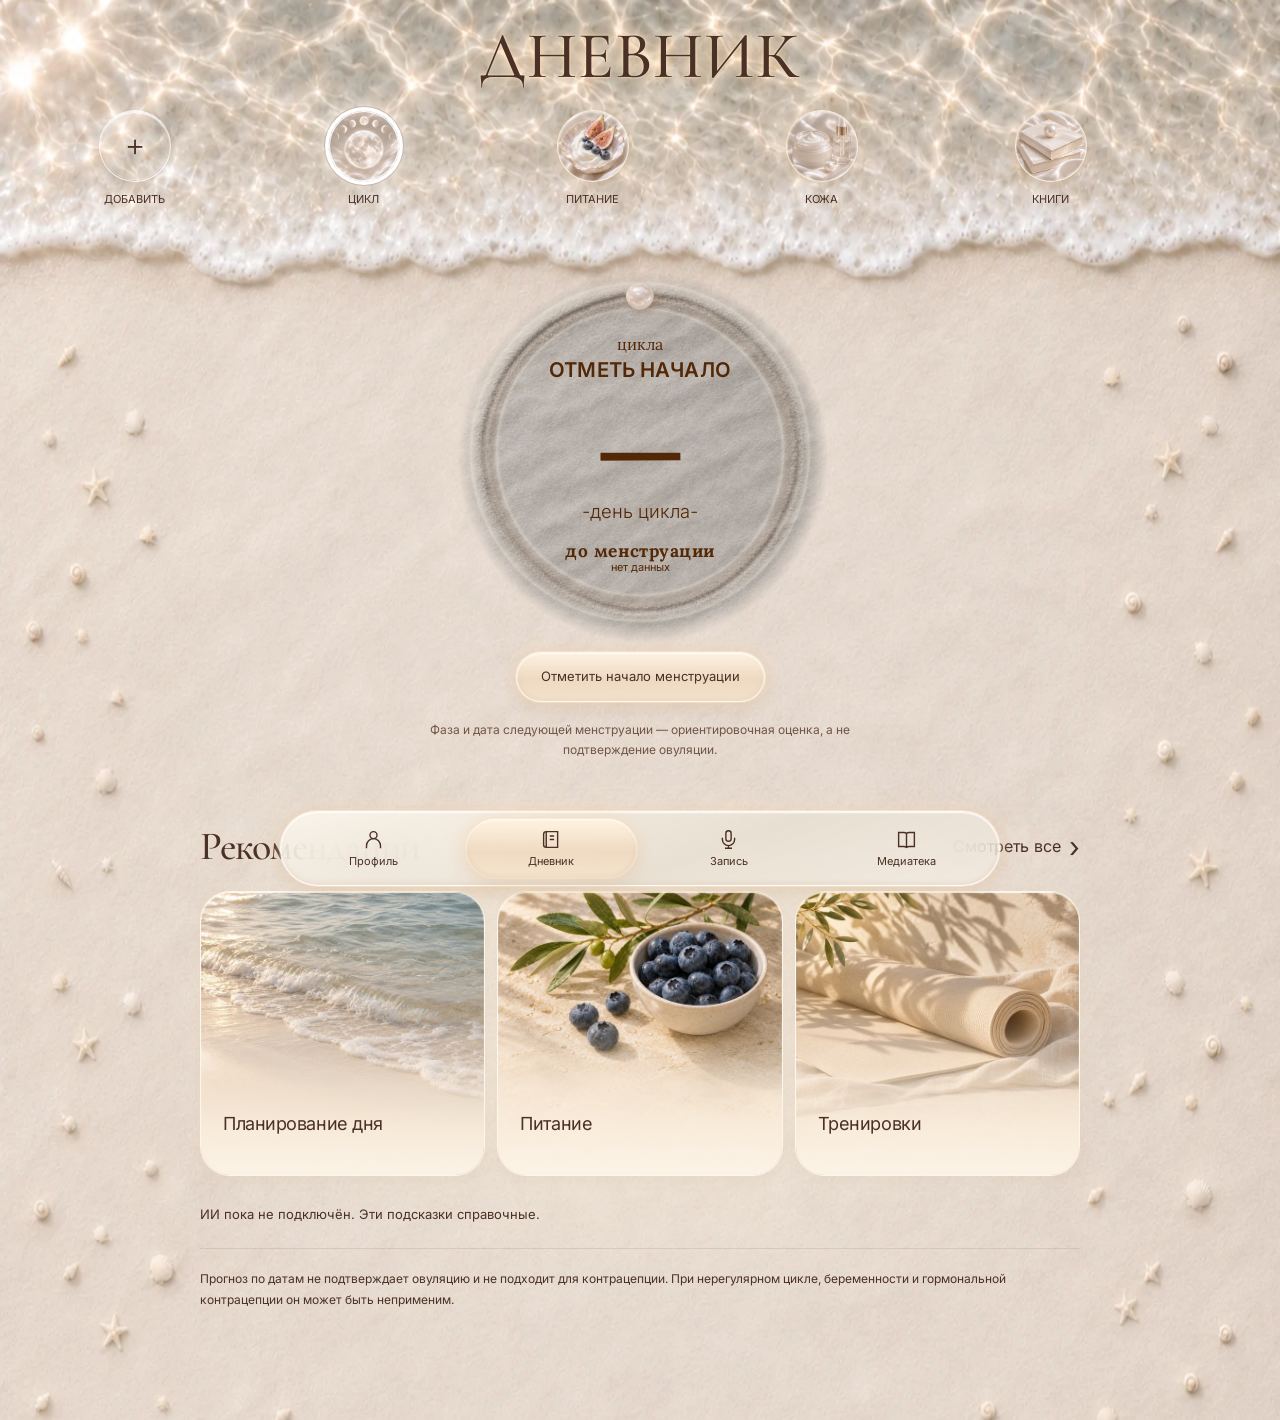
==== commit 4ff1ddc9: "Match cycle typography to the reference and brighten the selected topic rim" ====
--- a/index.html
+++ b/index.html
@@ -1,5 +1,5 @@
 <!doctype html>
-<html lang="ru"><head><meta charset="utf-8"><meta name="viewport" content="width=device-width, initial-scale=1, viewport-fit=cover"><meta name="theme-color" content="#e9dfd1"><meta name="description" content="Woman — дневник заботы о себе"><link rel="manifest" href="./manifest.webmanifest"><link rel="icon" href="./icon.svg"><link rel="apple-touch-icon" href="./icon-192.png"><link rel="stylesheet" href="./style.css"><link rel="stylesheet" href="./mobile.css"><link rel="stylesheet" href="./capture.css"><link rel="stylesheet" href="./profile.css"><link rel="stylesheet" href="./aesthetic.css"><link rel="stylesheet" href="./garden.css"><link rel="stylesheet" href="./linen.css"><link rel="stylesheet" href="./clear-glass.css"><link rel="stylesheet" href="./phone-layout.css"><link rel="stylesheet" href="./minimal.css"><link rel="stylesheet" href="./day-map.css?v=45"><link rel="stylesheet" href="./diary.css?v=45"><link rel="stylesheet" href="./nature-editorial.css?v=64"><link rel="stylesheet" href="./liquid-glass.css?v=47"><link rel="stylesheet" href="./milk-sand.css?v=99"><link rel="stylesheet" href="./typography.css?v=97"><title>Woman — подари внимание себе</title></head>
+<html lang="ru"><head><meta charset="utf-8"><meta name="viewport" content="width=device-width, initial-scale=1, viewport-fit=cover"><meta name="theme-color" content="#e9dfd1"><meta name="description" content="Woman — дневник заботы о себе"><link rel="manifest" href="./manifest.webmanifest"><link rel="icon" href="./icon.svg"><link rel="apple-touch-icon" href="./icon-192.png"><link rel="stylesheet" href="./style.css"><link rel="stylesheet" href="./mobile.css"><link rel="stylesheet" href="./capture.css"><link rel="stylesheet" href="./profile.css"><link rel="stylesheet" href="./aesthetic.css"><link rel="stylesheet" href="./garden.css"><link rel="stylesheet" href="./linen.css"><link rel="stylesheet" href="./clear-glass.css"><link rel="stylesheet" href="./phone-layout.css"><link rel="stylesheet" href="./minimal.css"><link rel="stylesheet" href="./day-map.css?v=45"><link rel="stylesheet" href="./diary.css?v=45"><link rel="stylesheet" href="./nature-editorial.css?v=64"><link rel="stylesheet" href="./liquid-glass.css?v=47"><link rel="stylesheet" href="./milk-sand.css?v=101"><link rel="stylesheet" href="./typography.css?v=101"><title>Woman — подари внимание себе</title></head>
 <body><div class="shore-fixed-layer" aria-hidden="true"></div><div class="layout">
 <main><header><h1 id="page-title">Дневник</h1></header><nav class="profile-tabs" aria-label="Профиль и друзья" hidden><div class="profile-tab-control"><a href="#account">Мой профиль</a><a href="#friends">Друзья</a></div></nav><div class="section-navigation"><nav data-menu="profile" aria-label="Разделы профиля"><a href="#account"><span class="menu-icon" aria-hidden="true">◉</span><span>Аккаунт</span></a><a href="#settings"><span class="menu-icon" aria-hidden="true">⚙</span><span>Настройки</span></a><a href="#subscription"><span class="menu-icon" aria-hidden="true">◇</span><span>Подписка</span></a><a href="#devices"><span class="menu-icon" aria-hidden="true">⌁</span><span>Подключённые девайсы</span></a></nav><nav data-menu="diary" aria-label="Разделы дневника" hidden><a href="#profile" aria-label="Обо мне"><span data-short="Обо мне">Обо мне</span></a><a href="#home" aria-label="Мой день"><span data-short="Сегодня">Мой день</span></a><a href="#cycle" aria-label="Цикл"><span data-short="Цикл">Цикл</span></a><a href="#sleep" aria-label="Сон и отдых"><span data-short="Сон">Сон и отдых</span></a><a href="#food" aria-label="Питание"><span data-short="Питание">Питание</span></a><a href="#activity" aria-label="Активность и заметки"><span data-short="Ещё">Активность и заметки</span></a></nav><nav data-menu="library" aria-label="Разделы медиатеки" hidden><a href="#library"><span>Медиатека</span></a></nav></div><section data-main-view="diary" id="profile" class="card profile-card nature-panel nature-light nature-from-dark">
 <form id="profile-form" class="profile-sections" novalidate>
@@ -39,7 +39,7 @@
 <article class="cycle-dial-card nature-panel nature-light nature-from-dark">
 <div class="cycle-dial" role="img" aria-label="Круг менструального цикла" id="cycle-dial">
 <img class="sand-cycle-ring" src="./assets/natural-sand-trail.webp" alt="" aria-hidden="true"><svg viewBox="0 0 320 320" aria-hidden="true"><defs><filter id="pearl-ground-soft" x="-50%" y="-60%" width="200%" height="220%"><feGaussianBlur stdDeviation="1.7"/></filter><filter id="pearl-ground-contact" x="-40%" y="-50%" width="180%" height="200%"><feGaussianBlur stdDeviation=".8"/></filter></defs><circle class="dial-track" cx="160" cy="160" r="139"/><circle id="cycle-dial-progress" class="dial-progress" cx="160" cy="160" r="139" pathLength="100" transform="rotate(-90 160 160)"/><g id="cycle-dial-ticks"></g><circle class="dial-start" cx="160" cy="21" r="4"/><circle id="cycle-dial-marker" class="dial-marker" cx="160" cy="21" r="0"/><g id="cycle-pearl-marker" transform="translate(160 21)"><ellipse class="pearl-ground-shadow" cx="3" cy="5.5" rx="14" ry="11" filter="url(#pearl-ground-soft)"/><ellipse class="pearl-contact-shadow" cx="1.8" cy="6.8" rx="9.2" ry="6.2" filter="url(#pearl-ground-contact)"/><image href="./assets/sand-matched-cycle-pearl.webp" x="-18" y="-18" width="36" height="36"/></g></svg>
-<div class="cycle-dial-copy"><span id="cycle-dial-phase"><span id="cycle-phase-name">ОТМЕТЬ НАЧАЛО</span><span id="cycle-phase-word">цикла</span></span><strong id="cycle-dial-day">—</strong><span class="cycle-day-label">день цикла</span><span id="cycle-dial-countdown"><span id="cycle-countdown-label">до менструации</span><span id="cycle-countdown-value">нет данных</span></span></div></div>
+<div class="cycle-dial-copy"><span id="cycle-dial-phase"><span id="cycle-phase-word">цикла</span><span id="cycle-phase-name">ОТМЕТЬ НАЧАЛО</span></span><strong id="cycle-dial-day">—</strong><span class="cycle-day-label">-день цикла-</span><span id="cycle-dial-countdown"><span id="cycle-countdown-label">до менструации</span><span id="cycle-countdown-value">нет данных</span></span></div></div>
 <button type="button" id="cycle-start-action" class="cycle-mark-start" aria-haspopup="dialog" aria-controls="period-dialog">Отметить начало менструации</button><p id="cycle-period-status" class="fine" role="status"></p><p id="cycle-dial-note" class="fine">Фаза и дата следующей менструации — ориентировочная оценка.</p>
 </article>
 <article class="card phase-card cycle-recommendations nature-panel nature-dark nature-clay nature-from-light"><div class="glass-recommendation-body"><div class="cycle-recommendation-heading"><h2>Рекомендации</h2><button type="button" id="recommendation-view-all" class="recommendation-all" aria-haspopup="dialog" aria-controls="recommendation-dialog">Смотреть все <span aria-hidden="true">›</span></button></div><h3 id="phase-title" class="sr-only">Забота о себе</h3><p id="phase-description" class="sr-only">Добавь дату начала менструации. Здесь появятся примерный день цикла и мягкие подсказки.</p><div id="phase-tips"></div><button type="button" id="cycle-ai-request" hidden>Подобрать рекомендации с ИИ</button><p id="cycle-ai-status" class="fine" role="status"></p><div class="callout">Прогноз по датам не подтверждает овуляцию и не подходит для контрацепции. При нерегулярном цикле, беременности и гормональной контрацепции он может быть неприменим.</div></div></article></section>
@@ -72,4 +72,4 @@
 <p id="period-date-help" class="fine">Введи дату через точку или выбери её в календаре. Если окончание пока неизвестно, оставь поле пустым.</p>
 <button type="submit">Сохранить даты</button></form><p id="period-form-error" class="error" role="alert"></p><p id="period-form-status" class="fine" role="status"></p><p class="fine">Следующий цикл отсчитывается от нового начала менструации. Неотмеченное окончание не меняет календарную оценку задержки.</p><div id="period-history" class="history"></div></article></dialog>
 
-<script src="./profile-model.js" defer></script><script src="./profile.js?v=45" defer></script><script src="./norms.js" defer></script><script src="./period-dates.js?v=45" defer></script><script src="./app.js?v=45" defer></script><script src="./profile-parser.js" defer></script><script src="./capture-parser.js" defer></script><script src="./voice.js?v=45" defer></script><script src="./capture.js?v=45" defer></script><script src="./daily-affirmation.js?v=45" defer></script><script src="./navigation.js?v=99" defer></script><script src="./topic-reorder.js?v=45" defer></script><script src="./day-map.js?v=66" defer></script><script src="./period-editor.js?v=45" defer></script><script src="./woman-config.js?v=45" defer></script><script src="./cycle-model.js?v=84" defer></script><script src="./cycle-care.js?v=71" defer></script></body></html>
+<script src="./profile-model.js" defer></script><script src="./profile.js?v=45" defer></script><script src="./norms.js" defer></script><script src="./period-dates.js?v=45" defer></script><script src="./app.js?v=45" defer></script><script src="./profile-parser.js" defer></script><script src="./capture-parser.js" defer></script><script src="./voice.js?v=45" defer></script><script src="./capture.js?v=45" defer></script><script src="./daily-affirmation.js?v=45" defer></script><script src="./navigation.js?v=99" defer></script><script src="./topic-reorder.js?v=45" defer></script><script src="./day-map.js?v=66" defer></script><script src="./period-editor.js?v=45" defer></script><script src="./woman-config.js?v=45" defer></script><script src="./cycle-model.js?v=84" defer></script><script src="./cycle-care.js?v=101" defer></script></body></html>
--- a/milk-sand.css
+++ b/milk-sand.css
@@ -125,6 +125,12 @@
 }
 html body .diary-shell .mini.active .nature-topic-image {
   border-color:var(--glass-rim); box-shadow:0 0 0 2px #fff8e8b3,var(--glass-shadow);
+}
+/* A persistent bright rim identifies the chosen topic even after hover ends. */
+html body #diary-shell .day-widget .mini:is(.active,[aria-current=page]) .topic-orb {
+  border-color:#fff;
+  box-shadow:inset 0 0 0 1px #fffffff2,0 0 0 3px #fff,
+    0 0 0 4px #8e6d514a,0 0 14px 4px #fff8eef2,0 5px 12px #533b2830;
 }
 html body .day-sheet { background:#f3eee5 url('./assets/beach-sand-natural.webp') center/cover; box-shadow:inset 0 0 0 100vmax #fffaf0bb,0 20px 80px #091b1955; }
 html body .day-sheet::backdrop { background:#514c3e55; backdrop-filter:blur(4px); -webkit-backdrop-filter:blur(4px); }
--- a/typography.css
+++ b/typography.css
@@ -1,4 +1,12 @@
 /* Local, upright type. Regional Noto faces load only for the selected language. */
+@font-face {
+  font-family:'Lora'; font-style:normal; font-weight:400 700; font-display:swap;
+  src:url('./assets/fonts/Lora-Variable.woff') format('woff');
+}
+@font-face {
+  font-family:'Inter Light'; font-style:normal; font-weight:300; font-display:swap;
+  src:url('./assets/fonts/Inter-Light.woff') format('woff');
+}
 @font-face {
   font-family:'Cormorant Garamond'; font-style:normal; font-weight:300 700; font-display:swap;
   src:url('./assets/fonts/CormorantGaramond.woff') format('woff');
@@ -184,3 +192,61 @@
 html body #cycle-dial-countdown.is-delayed #cycle-countdown-label {
   font-weight:600!important;
 }
+
+/* Cycle reference: a 1080-square composition scaled uniformly with the dial.
+   Croogla/Circe are unavailable; the approved temporary fallbacks are explicit. */
+html body #cycle .cycle-dial { container-type:inline-size; }
+html body #cycle .cycle-dial-copy {
+  --cycle-unit:calc(100cqi / 1080);
+  --cycle-phase-font:'Croogla','Inter',sans-serif;
+  --cycle-label-font:'Croogla Light','Inter Light','Inter',sans-serif;
+  --cycle-caption-font:'Circe','Inter',sans-serif;
+  position:absolute; inset:0; display:block; text-align:center;
+}
+html body #cycle .cycle-dial-copy,
+html body #cycle .cycle-dial-copy * {
+  color:#532806!important; text-shadow:none!important;
+  font-style:normal!important; font-synthesis:none;
+}
+html body #cycle #cycle-dial-phase,
+html body #cycle #cycle-dial-countdown {
+  position:absolute; inset:0; width:100%; max-width:none;
+  display:block; margin:0; padding:0;
+}
+html body #cycle .cycle-dial-copy :is(#cycle-phase-word,#cycle-phase-name,#cycle-dial-day,.cycle-day-label,#cycle-countdown-label,#cycle-countdown-value) {
+  position:absolute; left:50%; width:max-content; max-width:96%; margin:0;
+  transform:translateX(-50%); line-height:1; white-space:nowrap;
+  text-box-trim:trim-both; text-box-edge:cap alphabetic;
+}
+html body #cycle #cycle-phase-word {
+  top:calc(192 * var(--cycle-unit));
+  font-family:'Lora',serif!important; font-weight:400!important;
+  font-size:calc(48 * var(--cycle-unit)); letter-spacing:0;
+}
+html body #cycle #cycle-phase-name {
+  top:calc(263 * var(--cycle-unit));
+  font-family:var(--cycle-phase-font)!important; font-weight:600!important;
+  font-size:calc(61 * var(--cycle-unit)); letter-spacing:.006em;
+}
+html body #cycle .cycle-dial-copy #cycle-dial-day {
+  top:50%; transform:translate(-50%,-50%);
+  font-family:'Lora',serif!important; font-weight:400!important;
+  font-size:calc(var(--cycle-number-size,340) * var(--cycle-unit)); letter-spacing:0;
+  font-variant-numeric:lining-nums proportional-nums;
+}
+html body #cycle .cycle-day-label {
+  top:calc(690 * var(--cycle-unit));
+  font-family:var(--cycle-label-font)!important; font-weight:300!important;
+  font-size:calc(55 * var(--cycle-unit)); letter-spacing:0;
+  text-transform:none; text-decoration:none;
+}
+html body #cycle .cycle-dial-copy #cycle-countdown-label {
+  top:calc(814 * var(--cycle-unit));
+  font-family:'Lora',serif!important; font-weight:700!important;
+  font-size:calc(52 * var(--cycle-unit)); letter-spacing:.025em;
+}
+html body #cycle #cycle-countdown-value {
+  top:calc(870 * var(--cycle-unit));
+  font-family:var(--cycle-caption-font)!important; font-weight:400!important;
+  font-size:calc(33 * var(--cycle-unit)); letter-spacing:0;
+}
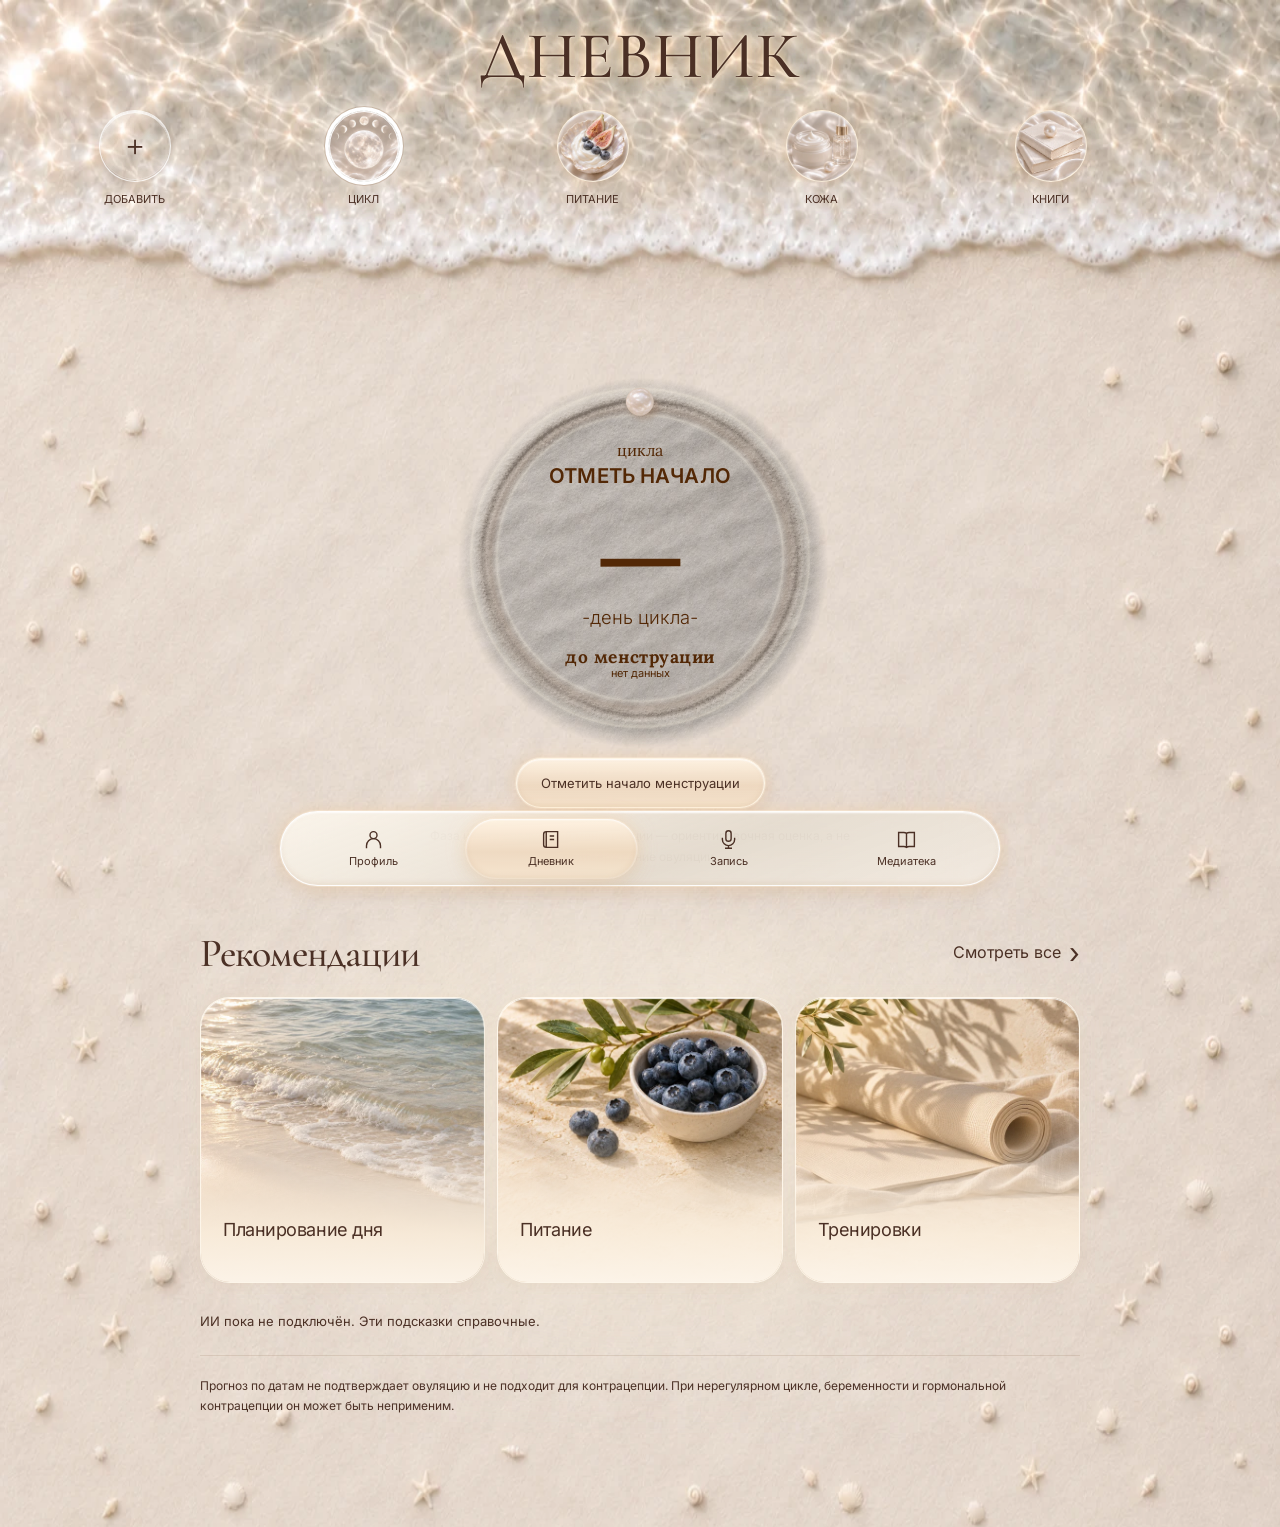
==== commit b31cb8a9: "Unify fixed shore geometry and headline spacing across primary pages" ====
--- a/index.html
+++ b/index.html
@@ -1,5 +1,5 @@
 <!doctype html>
-<html lang="ru"><head><meta charset="utf-8"><meta name="viewport" content="width=device-width, initial-scale=1, viewport-fit=cover"><meta name="theme-color" content="#e9dfd1"><meta name="description" content="Woman — дневник заботы о себе"><link rel="manifest" href="./manifest.webmanifest"><link rel="icon" href="./icon.svg"><link rel="apple-touch-icon" href="./icon-192.png"><link rel="stylesheet" href="./style.css"><link rel="stylesheet" href="./mobile.css"><link rel="stylesheet" href="./capture.css"><link rel="stylesheet" href="./profile.css"><link rel="stylesheet" href="./aesthetic.css"><link rel="stylesheet" href="./garden.css"><link rel="stylesheet" href="./linen.css"><link rel="stylesheet" href="./clear-glass.css"><link rel="stylesheet" href="./phone-layout.css"><link rel="stylesheet" href="./minimal.css"><link rel="stylesheet" href="./day-map.css?v=45"><link rel="stylesheet" href="./diary.css?v=45"><link rel="stylesheet" href="./nature-editorial.css?v=64"><link rel="stylesheet" href="./liquid-glass.css?v=47"><link rel="stylesheet" href="./milk-sand.css?v=101"><link rel="stylesheet" href="./typography.css?v=101"><title>Woman — подари внимание себе</title></head>
+<html lang="ru"><head><meta charset="utf-8"><meta name="viewport" content="width=device-width, initial-scale=1, viewport-fit=cover"><meta name="theme-color" content="#e9dfd1"><meta name="description" content="Woman — дневник заботы о себе"><link rel="manifest" href="./manifest.webmanifest"><link rel="icon" href="./icon.svg"><link rel="apple-touch-icon" href="./icon-192.png"><link rel="stylesheet" href="./style.css"><link rel="stylesheet" href="./mobile.css"><link rel="stylesheet" href="./capture.css"><link rel="stylesheet" href="./profile.css"><link rel="stylesheet" href="./aesthetic.css"><link rel="stylesheet" href="./garden.css"><link rel="stylesheet" href="./linen.css"><link rel="stylesheet" href="./clear-glass.css"><link rel="stylesheet" href="./phone-layout.css"><link rel="stylesheet" href="./minimal.css"><link rel="stylesheet" href="./day-map.css?v=45"><link rel="stylesheet" href="./diary.css?v=45"><link rel="stylesheet" href="./nature-editorial.css?v=64"><link rel="stylesheet" href="./liquid-glass.css?v=47"><link rel="stylesheet" href="./milk-sand.css?v=102"><link rel="stylesheet" href="./typography.css?v=101"><title>Woman — подари внимание себе</title></head>
 <body><div class="shore-fixed-layer" aria-hidden="true"></div><div class="layout">
 <main><header><h1 id="page-title">Дневник</h1></header><nav class="profile-tabs" aria-label="Профиль и друзья" hidden><div class="profile-tab-control"><a href="#account">Мой профиль</a><a href="#friends">Друзья</a></div></nav><div class="section-navigation"><nav data-menu="profile" aria-label="Разделы профиля"><a href="#account"><span class="menu-icon" aria-hidden="true">◉</span><span>Аккаунт</span></a><a href="#settings"><span class="menu-icon" aria-hidden="true">⚙</span><span>Настройки</span></a><a href="#subscription"><span class="menu-icon" aria-hidden="true">◇</span><span>Подписка</span></a><a href="#devices"><span class="menu-icon" aria-hidden="true">⌁</span><span>Подключённые девайсы</span></a></nav><nav data-menu="diary" aria-label="Разделы дневника" hidden><a href="#profile" aria-label="Обо мне"><span data-short="Обо мне">Обо мне</span></a><a href="#home" aria-label="Мой день"><span data-short="Сегодня">Мой день</span></a><a href="#cycle" aria-label="Цикл"><span data-short="Цикл">Цикл</span></a><a href="#sleep" aria-label="Сон и отдых"><span data-short="Сон">Сон и отдых</span></a><a href="#food" aria-label="Питание"><span data-short="Питание">Питание</span></a><a href="#activity" aria-label="Активность и заметки"><span data-short="Ещё">Активность и заметки</span></a></nav><nav data-menu="library" aria-label="Разделы медиатеки" hidden><a href="#library"><span>Медиатека</span></a></nav></div><section data-main-view="diary" id="profile" class="card profile-card nature-panel nature-light nature-from-dark">
 <form id="profile-form" class="profile-sections" novalidate>
@@ -72,4 +72,4 @@
 <p id="period-date-help" class="fine">Введи дату через точку или выбери её в календаре. Если окончание пока неизвестно, оставь поле пустым.</p>
 <button type="submit">Сохранить даты</button></form><p id="period-form-error" class="error" role="alert"></p><p id="period-form-status" class="fine" role="status"></p><p class="fine">Следующий цикл отсчитывается от нового начала менструации. Неотмеченное окончание не меняет календарную оценку задержки.</p><div id="period-history" class="history"></div></article></dialog>
 
-<script src="./profile-model.js" defer></script><script src="./profile.js?v=45" defer></script><script src="./norms.js" defer></script><script src="./period-dates.js?v=45" defer></script><script src="./app.js?v=45" defer></script><script src="./profile-parser.js" defer></script><script src="./capture-parser.js" defer></script><script src="./voice.js?v=45" defer></script><script src="./capture.js?v=45" defer></script><script src="./daily-affirmation.js?v=45" defer></script><script src="./navigation.js?v=99" defer></script><script src="./topic-reorder.js?v=45" defer></script><script src="./day-map.js?v=66" defer></script><script src="./period-editor.js?v=45" defer></script><script src="./woman-config.js?v=45" defer></script><script src="./cycle-model.js?v=84" defer></script><script src="./cycle-care.js?v=101" defer></script></body></html>
+<script src="./profile-model.js" defer></script><script src="./profile.js?v=45" defer></script><script src="./norms.js" defer></script><script src="./period-dates.js?v=45" defer></script><script src="./app.js?v=45" defer></script><script src="./profile-parser.js" defer></script><script src="./capture-parser.js" defer></script><script src="./voice.js?v=45" defer></script><script src="./capture.js?v=45" defer></script><script src="./daily-affirmation.js?v=45" defer></script><script src="./navigation.js?v=102" defer></script><script src="./topic-reorder.js?v=45" defer></script><script src="./day-map.js?v=66" defer></script><script src="./period-editor.js?v=45" defer></script><script src="./woman-config.js?v=45" defer></script><script src="./cycle-model.js?v=84" defer></script><script src="./cycle-care.js?v=101" defer></script></body></html>
--- a/milk-sand.css
+++ b/milk-sand.css
@@ -15,7 +15,12 @@
   --foam-bottom:min(58.8vw,196px);
   --shore-control-gap:4px;
   --heading-controls-gap:16px;
-  scroll-padding-top:var(--top-panel-height,calc(var(--foam-bottom) + var(--shore-control-gap)));
+  --page-title-size:clamp(42px,7vw,66px);
+  --device-title-size:clamp(28px,4.5vw,58px);
+  --topic-label-gap:10px;
+  --profile-row-gap:16px;
+  --content-top:max(var(--top-panel-height,200px),calc(var(--shore-fade-end,360px) + 12px));
+  scroll-padding-top:var(--content-top);
 }
 /* The heading and controls retain their pinned positions. */
 html body .layout main>header,html body[data-view=diary][data-section=cycle] main>header {
@@ -28,7 +33,7 @@
    the height or scrolling bounds of the current section. */
 html body .layout main::before {
   content:''; display:block; flex:0 0 auto;
-  height:var(--top-panel-height,calc(var(--foam-bottom) + var(--shore-control-gap)));
+  height:var(--content-top);
   pointer-events:none;
 }
 html body .shore-fixed-layer {
@@ -62,7 +67,7 @@
 /* Every section uses the same coffee-coloured editorial heading. */
 html body #page-title {
   display:block; width:100%; height:auto; margin:0; text-align:center;
-  font:500 clamp(42px,7vw,66px)/1.12 var(--display); letter-spacing:.015em;
+  font:500 var(--page-title-size)/1.12 var(--display); letter-spacing:.015em;
   color:var(--coffee); text-transform:uppercase; white-space:normal;
   min-width:0; overflow-wrap:anywhere;
   background:none; -webkit-text-fill-color:currentColor; -webkit-text-stroke:0;
@@ -70,10 +75,7 @@
 }
 /* Long names must fit above the shared control baseline, even on narrow phones. */
 html body[data-view=profile][data-section=devices] #page-title {
-  font-size:clamp(28px,4.5vw,58px);
-}
-@media(max-width:767px) {
-  html body[data-view=capture] #page-title { font-size:36px; }
+  font-size:var(--device-title-size);
 }
 /* Match the reference screen: visible title starts about 107px from the top. */
 @media(max-width:767px),(max-width:1023px) and (pointer:coarse) {
@@ -91,6 +93,9 @@
 }
 html body .diary-shell .day-widget .mini .nature-topic-image,
 html body .topic-editor-info .nature-topic-image { background-image:url('./assets/pearl-topics.webp'); }
+html body #diary-shell .day-widget .mini,html body #diary-shell #add-widget {
+  gap:var(--topic-label-gap);
+}
 html body .topic-editor-info .topic-editor-thumb {
   display:block; flex:0 0 32px; width:32px; height:32px; border-radius:50%;
   border:1px solid var(--glass-rim); box-shadow:inset 0 1px 2px #fff9eecc,0 2px 5px #79573f22;
@@ -251,7 +256,7 @@
 /* One slim coffee oval contains the two equal profile destinations. */
 html body .profile-tabs {
   --profile-tab-height:23px;
-  display:block; margin:0; padding:0 clamp(8px,2vw,24px) 16px;
+  display:block; margin:0; padding:0 clamp(8px,2vw,24px) var(--profile-row-gap);
 }
 html body .profile-tab-control {
   position:relative; display:grid; grid-template-columns:repeat(2,minmax(0,1fr));
